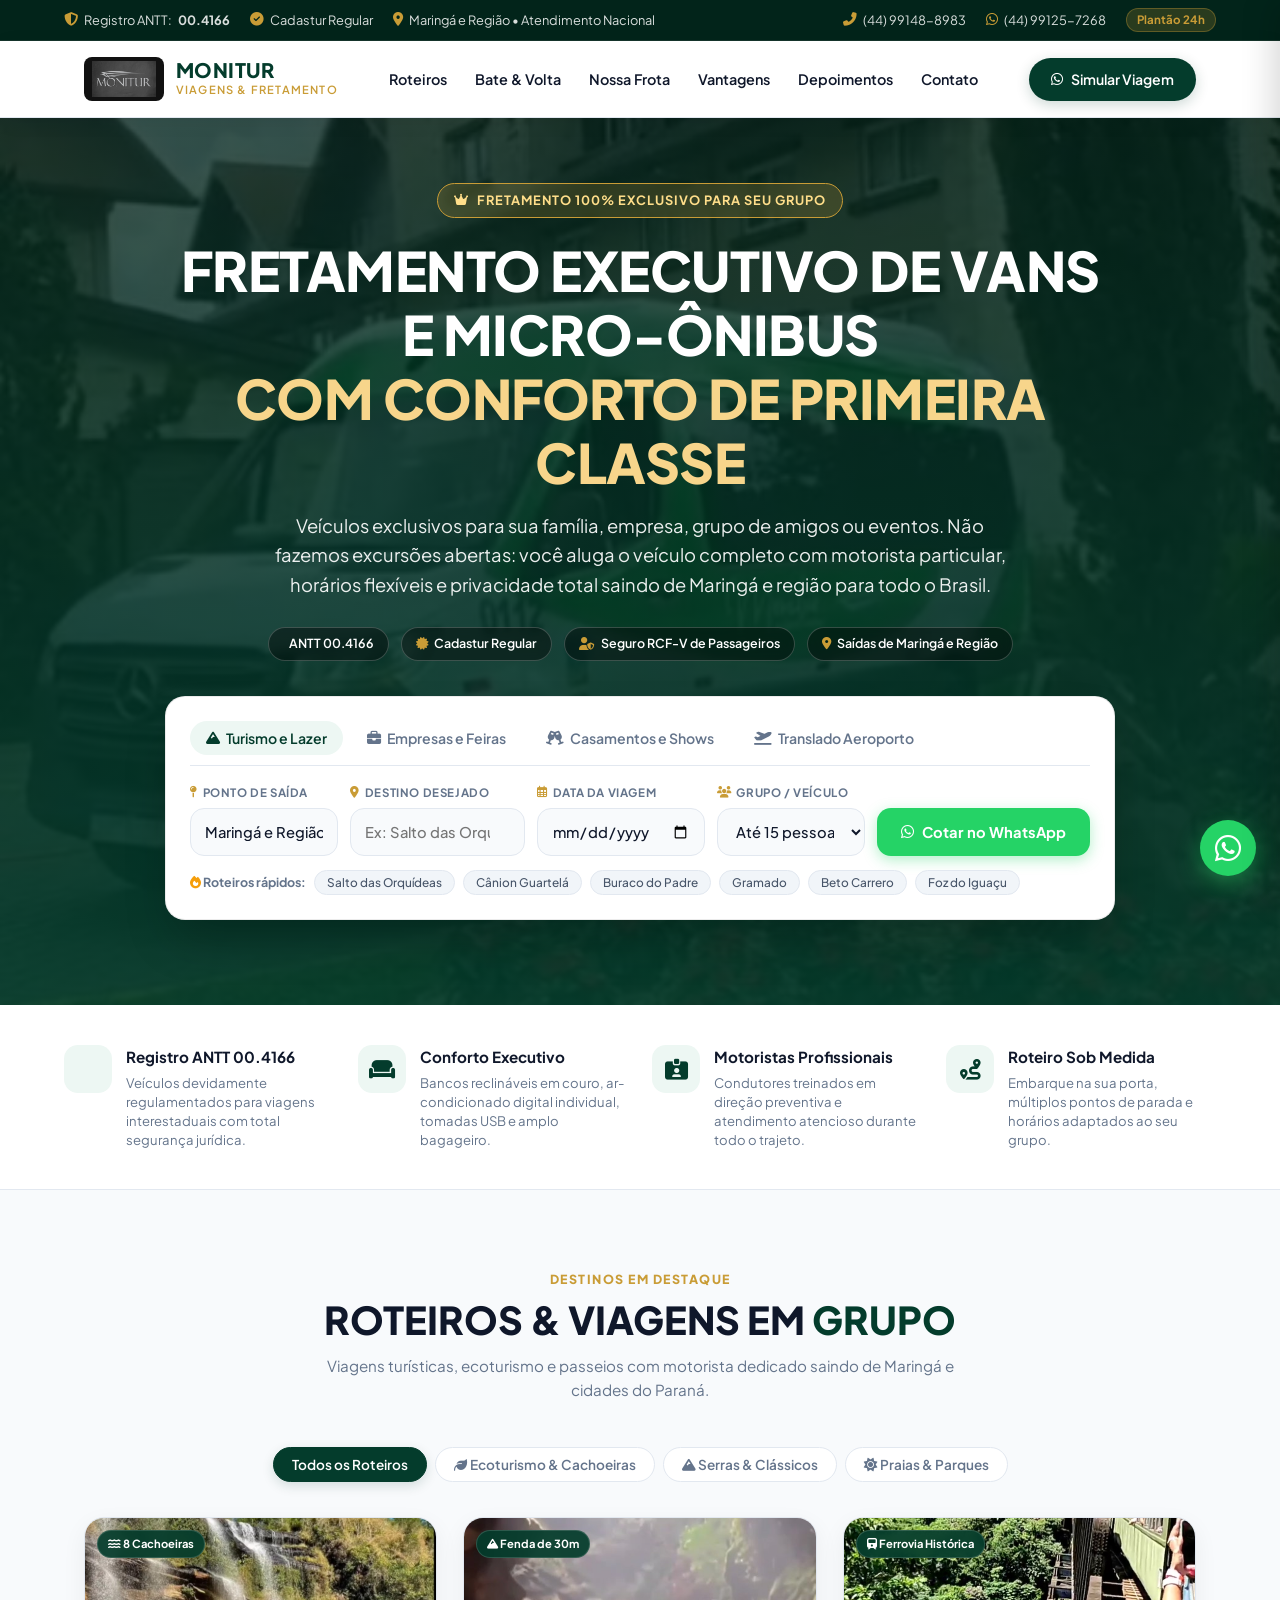
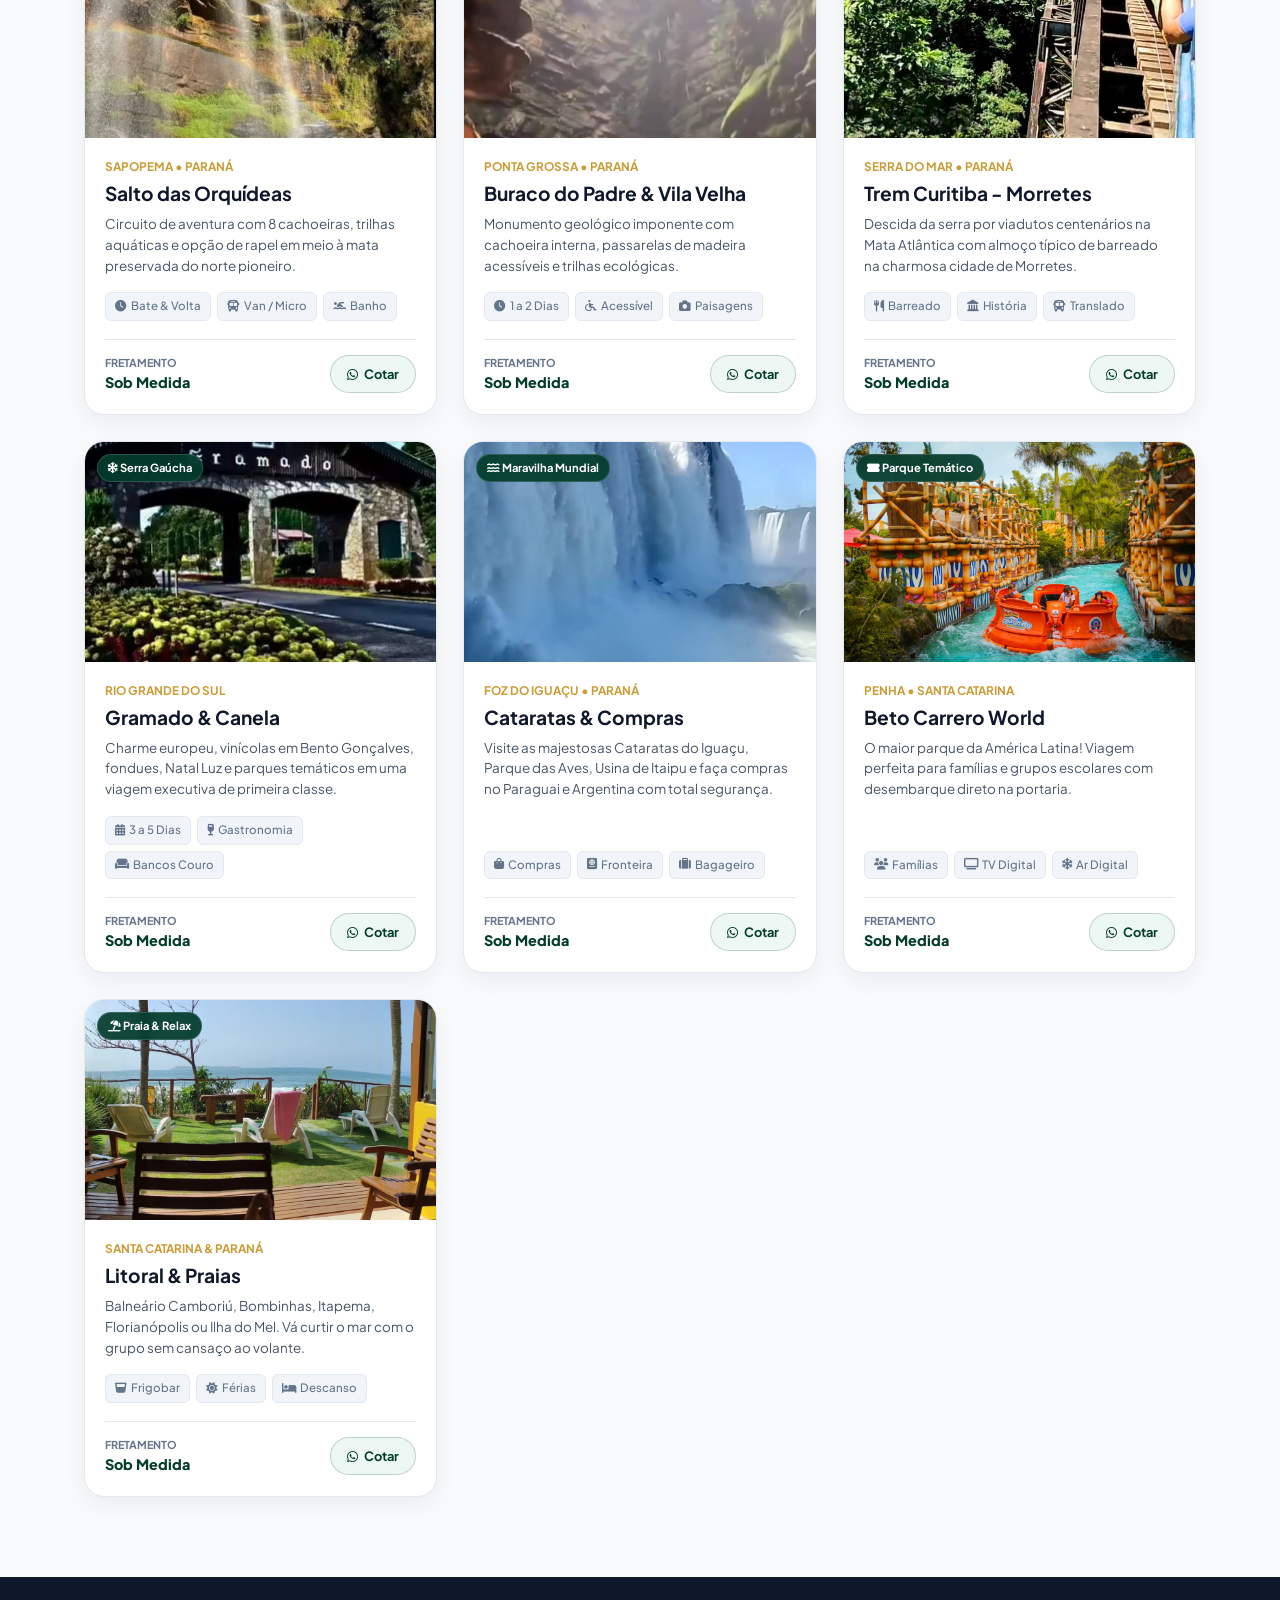
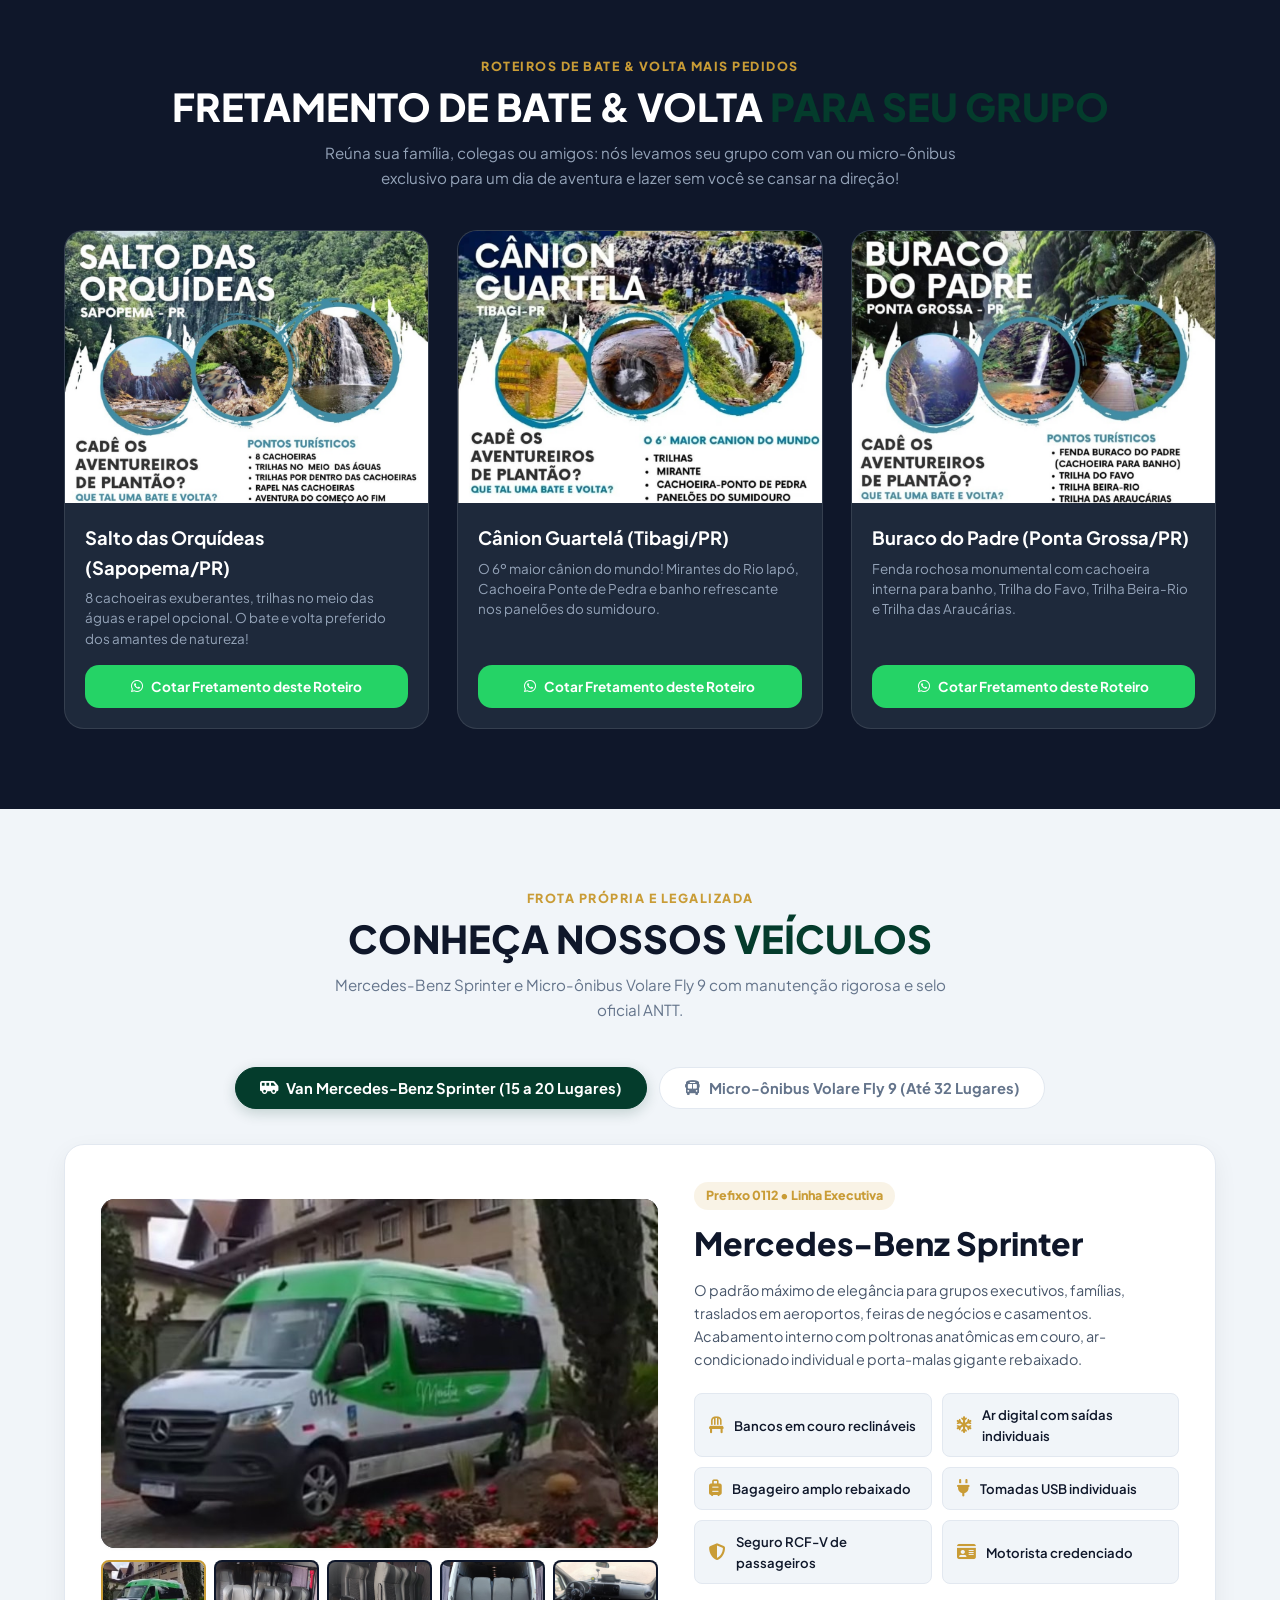
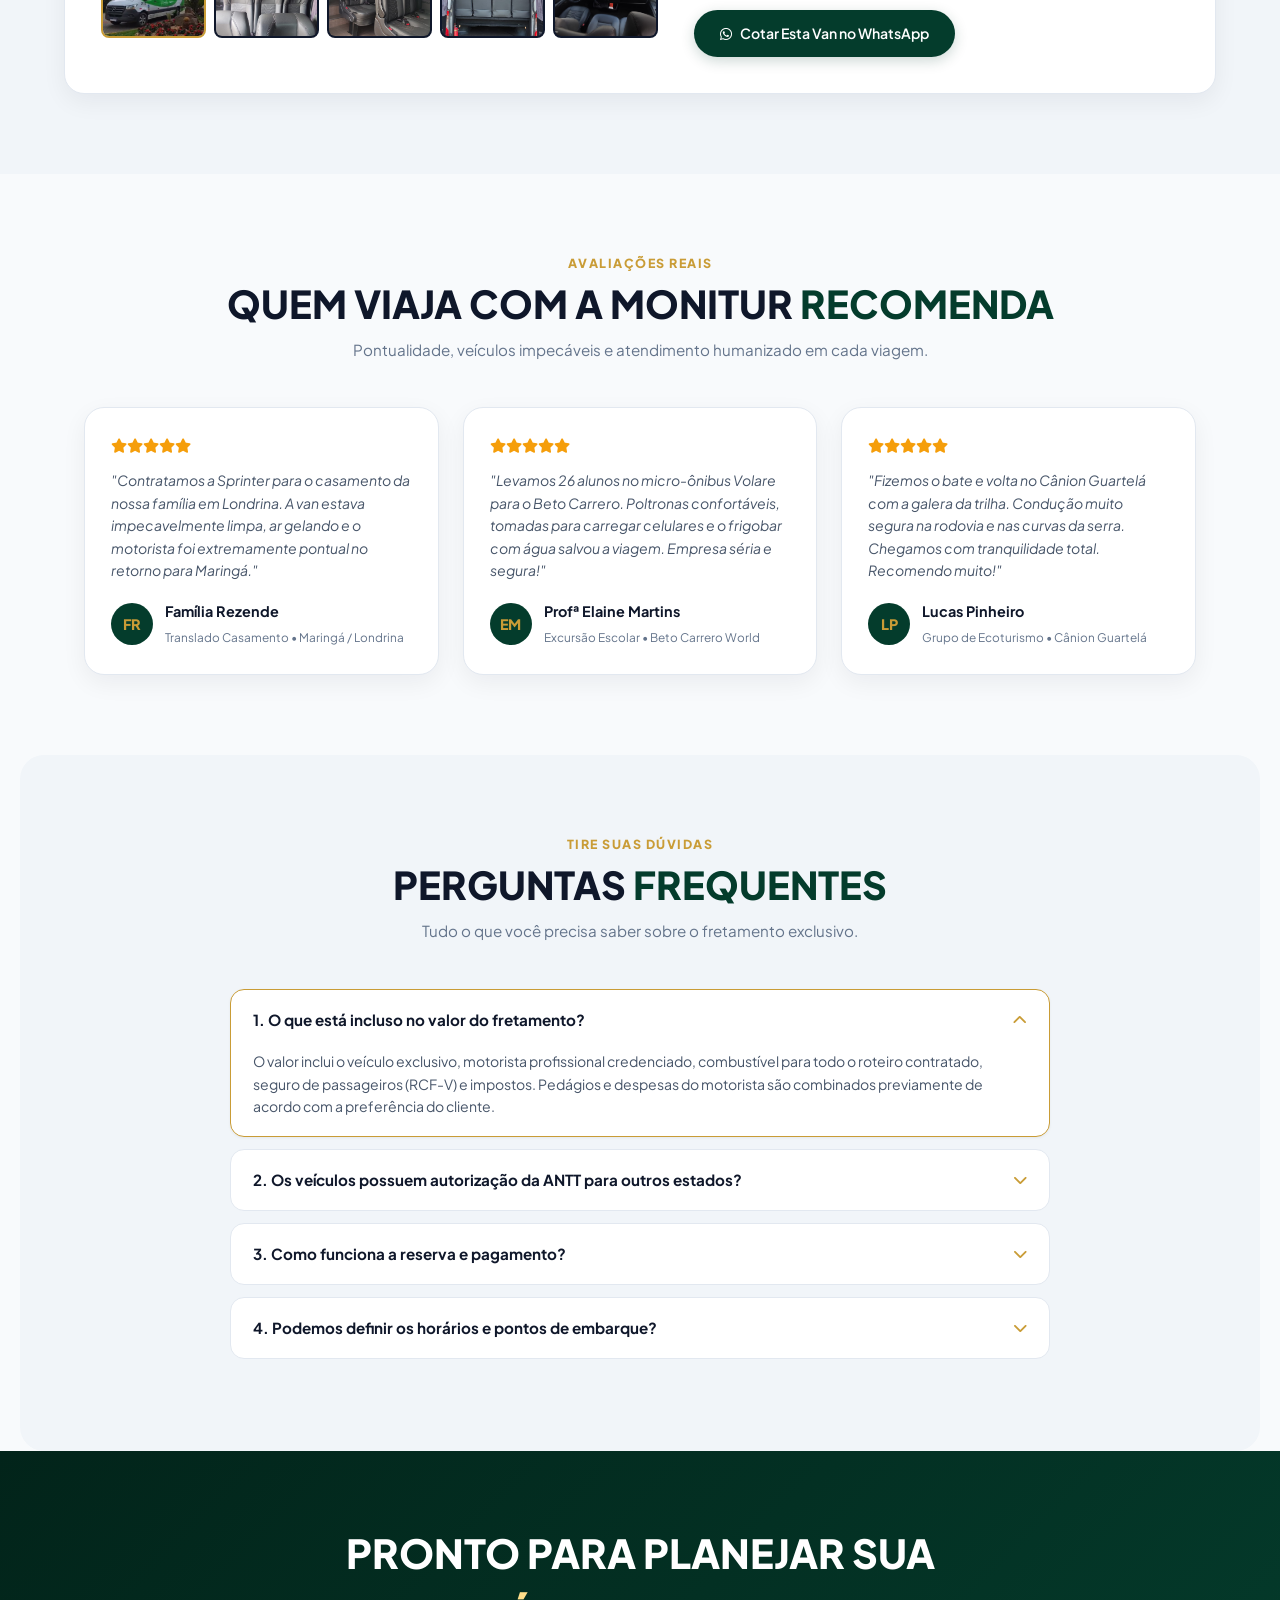
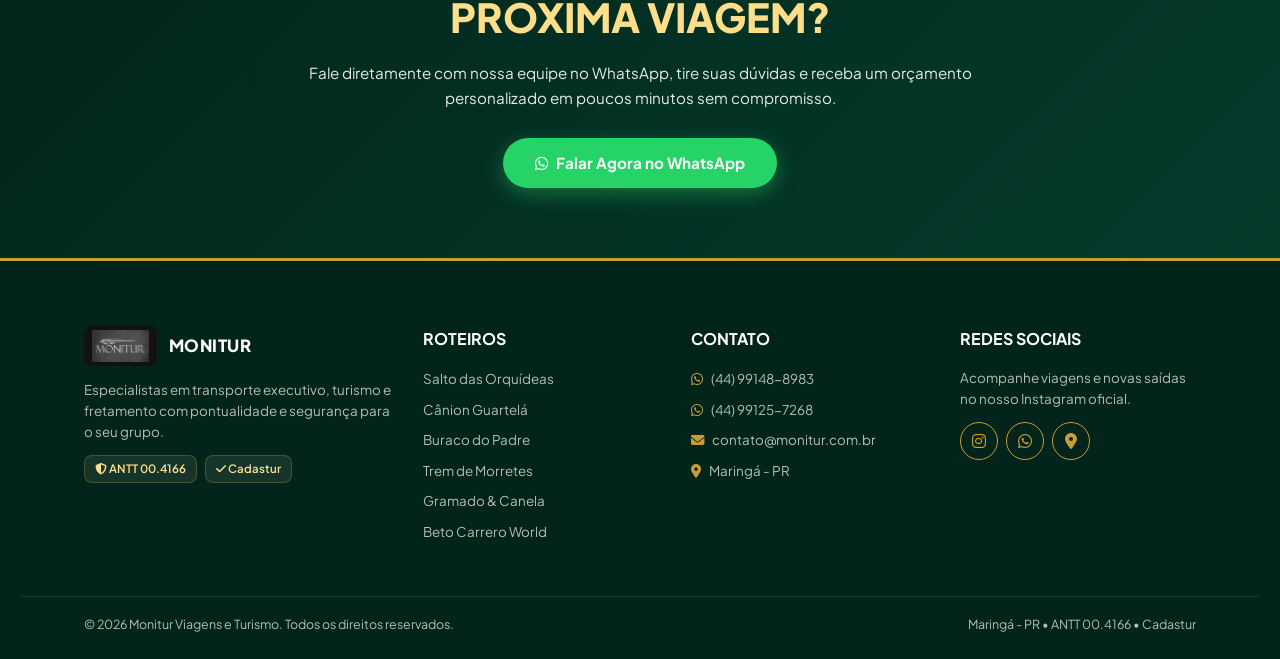
==== index.html @ 538495d2 "Fix: WhatsApp URL encoding issue, replace corrupt emojis, and align 100% with exclusive charter busi" ====
<!DOCTYPE html>
<html lang="pt-br">

<head>
    <meta charset="UTF-8">
    <meta name="viewport" content="width=device-width, initial-scale=1.0">
    <title>Monitur Turismo | Fretamento Executivo de Vans e Micro-ônibus em Maringá</title>
    <meta name="description" content="Fretamento executivo de vans Mercedes-Benz Sprinter e micro-ônibus Volare Fly 9 em Maringá e região. Roteiros turísticos, bate e volta no Paraná e eventos com regulamentação ANTT.">
    
    <!-- Open Graph -->
    <meta property="og:title" content="Monitur Turismo | Fretamento de Vans e Micro-ônibus">
    <meta property="og:description" content="Transporte executivo com conforto, pontualidade e segurança. Saídas de Maringá/PR com registro oficial ANTT 00.4166.">
    <meta property="og:image" content="img/van_monitur_gramado.jpg">
    <meta property="og:type" content="website">

    <!-- Favicon -->
    <link rel="icon" type="image/png" href="img/logo.png">

    <!-- Google Fonts: Plus Jakarta Sans (Tipografia Moderna 2026) -->
    <link rel="preconnect" href="https://fonts.googleapis.com">
    <link rel="preconnect" href="https://fonts.gstatic.com" crossorigin>
    <link href="https://fonts.googleapis.com/css2?family=Plus+Jakarta+Sans:wght@400;500;600;700;800&display=swap" rel="stylesheet">

    <!-- Font Awesome 6 Icons -->
    <link rel="stylesheet" href="https://cdnjs.cloudflare.com/ajax/libs/font-awesome/6.4.0/css/all.min.css">
    
    <!-- Folha de Estilos Refatorada -->
    <link rel="stylesheet" href="estilo.css">
</head>

<body>

    <!-- BARRA SUPERIOR (TOPBAR) -->
    <div class="topbar">
        <div class="topbar-content">
            <div class="topbar-left">
                <span class="topbar-badge">
                    <i class="fas fa-shield-alt"></i> Registro ANTT: <strong>00.4166</strong>
                </span>
                <span class="topbar-badge">
                    <i class="fas fa-check-circle"></i> Cadastur Regular
                </span>
                <span class="topbar-badge">
                    <i class="fas fa-map-marker-alt"></i> Maringá e Região • Atendimento Nacional
                </span>
            </div>
            <div class="topbar-right">
                <a href="tel:44991488983" class="topbar-badge">
                    <i class="fas fa-phone-alt"></i> (44) 99148-8983
                </a>
                <a href="https://wa.me/5544991257268" target="_blank" class="topbar-badge">
                    <i class="fab fa-whatsapp"></i> (44) 99125-7268
                </a>
                <span class="topbar-pill">Plantão 24h</span>
            </div>
        </div>
    </div>

    <!-- HEADER PRINCIPAL -->
    <header>
        <div class="header-container">
            <a href="#" class="brand-link">
                <img src="img/logo.png" alt="Monitur Turismo" class="brand-logo-img">
                <div class="brand-names">
                    <span class="brand-name-main">MONITUR</span>
                    <span class="brand-name-sub">Viagens & Fretamento</span>
                </div>
            </a>

            <!-- Menu Desktop -->
            <nav class="nav-links">
                <a href="#destinos" class="nav-link-item">Roteiros</a>
                <a href="#bate-volta" class="nav-link-item">Bate & Volta</a>
                <a href="#frota" class="nav-link-item">Nossa Frota</a>
                <a href="#diferenciais" class="nav-link-item">Vantagens</a>
                <a href="#depoimentos" class="nav-link-item">Depoimentos</a>
                <a href="#contato" class="nav-link-item">Contato</a>
            </nav>

            <div class="header-actions">
                <a href="#cotacao" class="btn-cta-nav">
                    <i class="fab fa-whatsapp"></i> Simular Viagem
                </a>
                <button class="btn-toggle-menu" id="btnOpenDrawer" aria-label="Abrir Menu">
                    <i class="fas fa-bars"></i>
                </button>
            </div>
        </div>
    </header>

    <!-- DRAWER MOBILE -->
    <div class="drawer-backdrop" id="drawerBackdrop"></div>
    <aside class="drawer-aside" id="drawerAside">
        <div>
            <div class="drawer-head">
                <div class="brand-link">
                    <img src="img/logo.png" alt="Monitur Turismo" class="brand-logo-img" style="height:36px;">
                    <span class="brand-name-main" style="font-size:1.1rem;">MONITUR</span>
                </div>
                <button class="drawer-btn-close" id="btnCloseDrawer" aria-label="Fechar Menu">
                    <i class="fas fa-times"></i>
                </button>
            </div>

            <nav class="drawer-menu">
                <a href="#cotacao" class="drawer-menu-link"><i class="fas fa-calculator"></i> Simular Cotação</a>
                <a href="#destinos" class="drawer-menu-link"><i class="fas fa-map-marked-alt"></i> Roteiros e Viagens</a>
                <a href="#bate-volta" class="drawer-menu-link"><i class="fas fa-compass"></i> Bate & Volta Aventura</a>
                <a href="#frota" class="drawer-menu-link"><i class="fas fa-bus"></i> Vans e Micro-ônibus</a>
                <a href="#diferenciais" class="drawer-menu-link"><i class="fas fa-shield-alt"></i> Vantagens</a>
                <a href="#depoimentos" class="drawer-menu-link"><i class="fas fa-star"></i> Depoimentos</a>
                <a href="#faq" class="drawer-menu-link"><i class="fas fa-question-circle"></i> Dúvidas Frequentes</a>
                <a href="#contato" class="drawer-menu-link"><i class="fas fa-envelope"></i> Contato</a>
            </nav>
        </div>

        <div class="drawer-bottom-box">
            <a href="https://wa.me/5544991488983" target="_blank" class="btn-cta-nav" style="width:100%; justify-content:center;">
                <i class="fab fa-whatsapp"></i> Atendimento no WhatsApp
            </a>
            <p style="text-align:center; font-size:0.75rem; color:#64748b; margin-top:10px;">
                ANTT 00.4166 • Maringá - PR
            </p>
        </div>
    </aside>

    <!-- HERO SECTION (COM VISUAL REAL DA VAN MONITUR) -->
    <section class="hero-section">
        <div class="hero-wrap">
            <div class="hero-tagline">
                <i class="fas fa-crown"></i> Fretamento 100% Exclusivo para seu Grupo
            </div>
            <h1 class="hero-title">
                FRETAMENTO EXECUTIVO DE VANS E MICRO-ÔNIBUS<br>
                <span>COM CONFORTO DE PRIMEIRA CLASSE</span>
            </h1>
            <p class="hero-subtitle">
                Veículos exclusivos para sua família, empresa, grupo de amigos ou eventos. Não fazemos excursões abertas: você aluga o veículo completo com motorista particular, horários flexíveis e privacidade total saindo de Maringá e região para todo o Brasil.
            </p>

            <div class="hero-trust-bar">
                <span class="hero-trust-pill"><i class="fas fa-shield-check"></i> ANTT 00.4166</span>
                <span class="hero-trust-pill"><i class="fas fa-certificate"></i> Cadastur Regular</span>
                <span class="hero-trust-pill"><i class="fas fa-user-shield"></i> Seguro RCF-V de Passageiros</span>
                <span class="hero-trust-pill"><i class="fas fa-map-marker-alt"></i> Saídas de Maringá e Região</span>
            </div>

            <!-- SIMULADOR DE COTAÇÃO RÁPIDA (ESTILO BOOKING/TRIP) -->
            <div class="search-widget-card" id="cotacao">
                <div class="widget-tabs-row">
                    <div class="widget-tabs-flex">
                        <button class="tab-pill-btn active" onclick="selectServiceTab(this, 'Turismo e Lazer com Família/Amigos')">
                            <i class="fas fa-mountain"></i> Turismo e Lazer
                        </button>
                        <button class="tab-pill-btn" onclick="selectServiceTab(this, 'Fretamento Corporativo e Feiras')">
                            <i class="fas fa-briefcase"></i> Empresas e Feiras
                        </button>
                        <button class="tab-pill-btn" onclick="selectServiceTab(this, 'Casamentos e Eventos')">
                            <i class="fas fa-glass-cheers"></i> Casamentos e Shows
                        </button>
                        <button class="tab-pill-btn" onclick="selectServiceTab(this, 'Translado de Aeroporto')">
                            <i class="fas fa-plane-departure"></i> Translado Aeroporto
                        </button>
                    </div>
                </div>

                <form onsubmit="event.preventDefault(); submitQuote();">
                    <div class="widget-form-grid">
                        <div class="form-group-item">
                            <label><i class="fas fa-map-pin"></i> Ponto de Saída</label>
                            <input type="text" id="inputOrigin" class="form-field-input" value="Maringá e Região" placeholder="Cidade de saída" required>
                        </div>

                        <div class="form-group-item">
                            <label><i class="fas fa-map-marker-alt"></i> Destino Desejado</label>
                            <input type="text" id="inputDestination" class="form-field-input" list="tourOptions" placeholder="Ex: Salto das Orquídeas, Beto Carrero..." required>
                            <datalist id="tourOptions">
                                <option value="Salto das Orquídeas / Sapopema-PR">
                                <option value="Cânion Guartelá / Tibagi-PR">
                                <option value="Buraco do Padre & Vila Velha / Ponta Grossa">
                                <option value="Foz do Iguaçu / Cataratas & Compras">
                                <option value="Gramado & Canela / Serra Gaúcha">
                                <option value="Beto Carrero World / Penha-SC">
                                <option value="Trem Curitiba - Morretes / Serra do Mar">
                                <option value="Balneário Camboriú / Litoral SC">
                                <option value="Londrina / Aeroporto & Eventos">
                            </datalist>
                        </div>

                        <div class="form-group-item">
                            <label><i class="far fa-calendar-alt"></i> Data da Viagem</label>
                            <input type="date" id="inputDate" class="form-field-input">
                        </div>

                        <div class="form-group-item">
                            <label><i class="fas fa-users"></i> Grupo / Veículo</label>
                            <select id="inputGroupSize" class="form-field-input">
                                <option value="Até 15 pessoas (Van Sprinter)">Até 15 pessoas (Van)</option>
                                <option value="Até 20 pessoas (Van Sprinter)">Até 20 pessoas (Van Sprinter)</option>
                                <option value="Até 32 pessoas (Micro Volare Fly 9)">Até 32 pessoas (Micro-ônibus)</option>
                                <option value="Mais de 32 pessoas">Mais de 32 pessoas</option>
                            </select>
                        </div>

                        <button type="submit" class="btn-send-quote">
                            <i class="fab fa-whatsapp"></i> Cotar no WhatsApp
                        </button>
                    </div>

                    <div class="quick-suggestions">
                        <span class="quick-suggestions-label"><i class="fas fa-fire" style="color:#f59e0b;"></i> Roteiros rápidos:</span>
                        <button type="button" class="suggestion-pill" onclick="pickDestination('Salto das Orquídeas - Sapopema')">Salto das Orquídeas</button>
                        <button type="button" class="suggestion-pill" onclick="pickDestination('Cânion Guartelá')">Cânion Guartelá</button>
                        <button type="button" class="suggestion-pill" onclick="pickDestination('Buraco do Padre - PR')">Buraco do Padre</button>
                        <button type="button" class="suggestion-pill" onclick="pickDestination('Gramado / Serra Gaúcha')">Gramado</button>
                        <button type="button" class="suggestion-pill" onclick="pickDestination('Beto Carrero World')">Beto Carrero</button>
                        <button type="button" class="suggestion-pill" onclick="pickDestination('Foz do Iguaçu')">Foz do Iguaçu</button>
                    </div>
                </form>
            </div>
        </div>
    </section>

    <!-- PILARES DE VANTAGENS -->
    <section class="section-features" id="diferenciais">
        <div class="features-container">
            <div class="feature-box">
                <div class="feature-icon-wrapper">
                    <i class="fas fa-shield-check"></i>
                </div>
                <div class="feature-content">
                    <h4>Registro ANTT 00.4166</h4>
                    <p>Veículos devidamente regulamentados para viagens interestaduais com total segurança jurídica.</p>
                </div>
            </div>

            <div class="feature-box">
                <div class="feature-icon-wrapper">
                    <i class="fas fa-couch"></i>
                </div>
                <div class="feature-content">
                    <h4>Conforto Executivo</h4>
                    <p>Bancos reclináveis em couro, ar-condicionado digital individual, tomadas USB e amplo bagageiro.</p>
                </div>
            </div>

            <div class="feature-box">
                <div class="feature-icon-wrapper">
                    <i class="fas fa-id-card-alt"></i>
                </div>
                <div class="feature-content">
                    <h4>Motoristas Profissionais</h4>
                    <p>Condutores treinados em direção preventiva e atendimento atencioso durante todo o trajeto.</p>
                </div>
            </div>

            <div class="feature-box">
                <div class="feature-icon-wrapper">
                    <i class="fas fa-route"></i>
                </div>
                <div class="feature-content">
                    <h4>Roteiro Sob Medida</h4>
                    <p>Embarque na sua porta, múltiplos pontos de parada e horários adaptados ao seu grupo.</p>
                </div>
            </div>
        </div>
    </section>

    <!-- SEÇÃO DE ROTEIROS COM FOTOS REAIS (DESIGN LIMPO ESTILO TRIP.COM) -->
    <section class="section-block" id="destinos">
        <div class="section-header-center">
            <span class="badge-section-tag">Destinos em Destaque</span>
            <h2 class="section-title-large">ROTEIROS & VIAGENS EM <span>GRUPO</span></h2>
            <p class="section-description-text">
                Viagens turísticas, ecoturismo e passeios com motorista dedicado saindo de Maringá e cidades do Paraná.
            </p>
        </div>

        <div class="filter-tabs-row">
            <button class="btn-filter-pill active" onclick="applyTourFilter('todos', this)">Todos os Roteiros</button>
            <button class="btn-filter-pill" onclick="applyTourFilter('ecoturismo', this)"><i class="fas fa-leaf"></i> Ecoturismo & Cachoeiras</button>
            <button class="btn-filter-pill" onclick="applyTourFilter('serras', this)"><i class="fas fa-mountain"></i> Serras & Clássicos</button>
            <button class="btn-filter-pill" onclick="applyTourFilter('praia', this)"><i class="fas fa-sun"></i> Praias & Parques</button>
        </div>

        <div class="tours-card-grid">
            <!-- 1. Salto das Orquídeas -->
            <div class="card-tour-item" data-category="ecoturismo">
                <div class="card-tour-media">
                    <img src="img/cachoeira_arcoiris.jpg" alt="Salto das Orquídeas Sapopema Cachoeiras">
                    <span class="badge-tour-tag"><i class="fas fa-water"></i> 8 Cachoeiras</span>
                </div>
                <div class="card-tour-body">
                    <span class="card-tour-location">Sapopema • Paraná</span>
                    <h3 class="card-tour-title">Salto das Orquídeas</h3>
                    <p class="card-tour-desc">Circuito de aventura com 8 cachoeiras, trilhas aquáticas e opção de rapel em meio à mata preservada do norte pioneiro.</p>
                    <div class="card-tour-tags">
                        <span class="tag-pill-spec"><i class="fas fa-clock"></i> Bate & Volta</span>
                        <span class="tag-pill-spec"><i class="fas fa-bus"></i> Van / Micro</span>
                        <span class="tag-pill-spec"><i class="fas fa-swimmer"></i> Banho</span>
                    </div>
                    <div class="card-tour-footer">
                        <div class="price-box-info">
                            <span class="price-sub-label">Fretamento</span>
                            <span class="price-main-val">Sob Medida</span>
                        </div>
                        <a href="javascript:void(0)" onclick="quickTourQuote('Salto das Orquídeas')" class="btn-card-quote-action">
                            <i class="fab fa-whatsapp"></i> Cotar
                        </a>
                    </div>
                </div>
            </div>

            <!-- 2. Buraco do Padre -->
            <div class="card-tour-item" data-category="ecoturismo">
                <div class="card-tour-media">
                    <img src="img/buraco_do_padre.jpg" alt="Buraco do Padre Ponta Grossa PR">
                    <span class="badge-tour-tag"><i class="fas fa-mountain"></i> Fenda de 30m</span>
                </div>
                <div class="card-tour-body">
                    <span class="card-tour-location">Ponta Grossa • Paraná</span>
                    <h3 class="card-tour-title">Buraco do Padre & Vila Velha</h3>
                    <p class="card-tour-desc">Monumento geológico imponente com cachoeira interna, passarelas de madeira acessíveis e trilhas ecológicas.</p>
                    <div class="card-tour-tags">
                        <span class="tag-pill-spec"><i class="fas fa-clock"></i> 1 a 2 Dias</span>
                        <span class="tag-pill-spec"><i class="fas fa-wheelchair"></i> Acessível</span>
                        <span class="tag-pill-spec"><i class="fas fa-camera"></i> Paisagens</span>
                    </div>
                    <div class="card-tour-footer">
                        <div class="price-box-info">
                            <span class="price-sub-label">Fretamento</span>
                            <span class="price-main-val">Sob Medida</span>
                        </div>
                        <a href="javascript:void(0)" onclick="quickTourQuote('Buraco do Padre e Ponta Grossa')" class="btn-card-quote-action">
                            <i class="fab fa-whatsapp"></i> Cotar
                        </a>
                    </div>
                </div>
            </div>

            <!-- 3. Trem de Morretes -->
            <div class="card-tour-item" data-category="serras">
                <div class="card-tour-media">
                    <img src="img/trem_morretes.jpg" alt="Passeio de Trem Curitiba a Morretes Serra do Mar">
                    <span class="badge-tour-tag"><i class="fas fa-train"></i> Ferrovia Histórica</span>
                </div>
                <div class="card-tour-body">
                    <span class="card-tour-location">Serra do Mar • Paraná</span>
                    <h3 class="card-tour-title">Trem Curitiba - Morretes</h3>
                    <p class="card-tour-desc">Descida da serra por viadutos centenários na Mata Atlântica com almoço típico de barreado na charmosa cidade de Morretes.</p>
                    <div class="card-tour-tags">
                        <span class="tag-pill-spec"><i class="fas fa-utensils"></i> Barreado</span>
                        <span class="tag-pill-spec"><i class="fas fa-landmark"></i> História</span>
                        <span class="tag-pill-spec"><i class="fas fa-bus"></i> Translado</span>
                    </div>
                    <div class="card-tour-footer">
                        <div class="price-box-info">
                            <span class="price-sub-label">Fretamento</span>
                            <span class="price-main-val">Sob Medida</span>
                        </div>
                        <a href="javascript:void(0)" onclick="quickTourQuote('Trem Curitiba para Morretes')" class="btn-card-quote-action">
                            <i class="fab fa-whatsapp"></i> Cotar
                        </a>
                    </div>
                </div>
            </div>

            <!-- 4. Gramado e Canela -->
            <div class="card-tour-item" data-category="serras">
                <div class="card-tour-media">
                    <img src="img/portal_gramado.jpg" alt="Gramado e Canela Serra Gaucha">
                    <span class="badge-tour-tag"><i class="fas fa-snowflake"></i> Serra Gaúcha</span>
                </div>
                <div class="card-tour-body">
                    <span class="card-tour-location">Rio Grande do Sul</span>
                    <h3 class="card-tour-title">Gramado & Canela</h3>
                    <p class="card-tour-desc">Charme europeu, vinícolas em Bento Gonçalves, fondues, Natal Luz e parques temáticos em uma viagem executiva de primeira classe.</p>
                    <div class="card-tour-tags">
                        <span class="tag-pill-spec"><i class="fas fa-calendar-alt"></i> 3 a 5 Dias</span>
                        <span class="tag-pill-spec"><i class="fas fa-wine-glass"></i> Gastronomia</span>
                        <span class="tag-pill-spec"><i class="fas fa-couch"></i> Bancos Couro</span>
                    </div>
                    <div class="card-tour-footer">
                        <div class="price-box-info">
                            <span class="price-sub-label">Fretamento</span>
                            <span class="price-main-val">Sob Medida</span>
                        </div>
                        <a href="javascript:void(0)" onclick="quickTourQuote('Gramado e Canela')" class="btn-card-quote-action">
                            <i class="fab fa-whatsapp"></i> Cotar
                        </a>
                    </div>
                </div>
            </div>

            <!-- 5. Foz do Iguaçu -->
            <div class="card-tour-item" data-category="ecoturismo">
                <div class="card-tour-media">
                    <img src="img/cataratas_garganta.jpg" alt="Foz do Iguacu Cataratas">
                    <span class="badge-tour-tag"><i class="fas fa-water"></i> Maravilha Mundial</span>
                </div>
                <div class="card-tour-body">
                    <span class="card-tour-location">Foz do Iguaçu • Paraná</span>
                    <h3 class="card-tour-title">Cataratas & Compras</h3>
                    <p class="card-tour-desc">Visite as majestosas Cataratas do Iguaçu, Parque das Aves, Usina de Itaipu e faça compras no Paraguai e Argentina com total segurança.</p>
                    <div class="card-tour-tags">
                        <span class="tag-pill-spec"><i class="fas fa-shopping-bag"></i> Compras</span>
                        <span class="tag-pill-spec"><i class="fas fa-passport"></i> Fronteira</span>
                        <span class="tag-pill-spec"><i class="fas fa-suitcase"></i> Bagageiro</span>
                    </div>
                    <div class="card-tour-footer">
                        <div class="price-box-info">
                            <span class="price-sub-label">Fretamento</span>
                            <span class="price-main-val">Sob Medida</span>
                        </div>
                        <a href="javascript:void(0)" onclick="quickTourQuote('Foz do Iguaçu')" class="btn-card-quote-action">
                            <i class="fab fa-whatsapp"></i> Cotar
                        </a>
                    </div>
                </div>
            </div>

            <!-- 6. Beto Carrero World -->
            <div class="card-tour-item" data-category="praia">
                <div class="card-tour-media">
                    <img src="img/betocarrero.jpg" alt="Beto Carrero World Penha Santa Catarina">
                    <span class="badge-tour-tag"><i class="fas fa-ticket-alt"></i> Parque Temático</span>
                </div>
                <div class="card-tour-body">
                    <span class="card-tour-location">Penha • Santa Catarina</span>
                    <h3 class="card-tour-title">Beto Carrero World</h3>
                    <p class="card-tour-desc">O maior parque da América Latina! Viagem perfeita para famílias e grupos escolares com desembarque direto na portaria.</p>
                    <div class="card-tour-tags">
                        <span class="tag-pill-spec"><i class="fas fa-users"></i> Famílias</span>
                        <span class="tag-pill-spec"><i class="fas fa-tv"></i> TV Digital</span>
                        <span class="tag-pill-spec"><i class="fas fa-snowflake"></i> Ar Digital</span>
                    </div>
                    <div class="card-tour-footer">
                        <div class="price-box-info">
                            <span class="price-sub-label">Fretamento</span>
                            <span class="price-main-val">Sob Medida</span>
                        </div>
                        <a href="javascript:void(0)" onclick="quickTourQuote('Beto Carrero World')" class="btn-card-quote-action">
                            <i class="fab fa-whatsapp"></i> Cotar
                        </a>
                    </div>
                </div>
            </div>

            <!-- 7. Litoral Catarinense e PR -->
            <div class="card-tour-item" data-category="praia">
                <div class="card-tour-media">
                    <img src="img/praia_relax.jpg" alt="Litoral Catarinense e Praias">
                    <span class="badge-tour-tag"><i class="fas fa-umbrella-beach"></i> Praia & Relax</span>
                </div>
                <div class="card-tour-body">
                    <span class="card-tour-location">Santa Catarina & Paraná</span>
                    <h3 class="card-tour-title">Litoral & Praias</h3>
                    <p class="card-tour-desc">Balneário Camboriú, Bombinhas, Itapema, Florianópolis ou Ilha do Mel. Vá curtir o mar com o grupo sem cansaço ao volante.</p>
                    <div class="card-tour-tags">
                        <span class="tag-pill-spec"><i class="fas fa-glass-whiskey"></i> Frigobar</span>
                        <span class="tag-pill-spec"><i class="fas fa-sun"></i> Férias</span>
                        <span class="tag-pill-spec"><i class="fas fa-bed"></i> Descanso</span>
                    </div>
                    <div class="card-tour-footer">
                        <div class="price-box-info">
                            <span class="price-sub-label">Fretamento</span>
                            <span class="price-main-val">Sob Medida</span>
                        </div>
                        <a href="javascript:void(0)" onclick="quickTourQuote('Litoral de Santa Catarina')" class="btn-card-quote-action">
                            <i class="fab fa-whatsapp"></i> Cotar
                        </a>
                    </div>
                </div>
            </div>
        </div>
    </section>

    <!-- SEÇÃO ESPECIAL: CARTAZES OFICIAIS DE BATE E VOLTA DA MONITUR -->
    <section class="section-flyers-showcase" id="bate-volta">
        <div class="section-header-center" style="margin-bottom:40px;">
            <span class="badge-section-tag" style="color:var(--accent);">Roteiros de Bate & Volta Mais Pedidos</span>
            <h2 class="section-title-large" style="color:#ffffff;">FRETAMENTO DE BATE & VOLTA <span>PARA SEU GRUPO</span></h2>
            <p class="section-description-text" style="color:#94a3b8;">
                Reúna sua família, colegas ou amigos: nós levamos seu grupo com van ou micro-ônibus exclusivo para um dia de aventura e lazer sem você se cansar na direção!
            </p>
        </div>

        <div class="flyers-grid-container">
            <!-- Flyer 1: Salto das Orquídeas -->
            <div class="flyer-poster-card">
                <div class="flyer-image-frame">
                    <img src="img/flyer_salto_das_orquideas.jpg" alt="Cartaz Salto das Orquídeas Sapopema Monitur">
                </div>
                <div class="flyer-content-info">
                    <h3>Salto das Orquídeas (Sapopema/PR)</h3>
                    <p>8 cachoeiras exuberantes, trilhas no meio das águas e rapel opcional. O bate e volta preferido dos amantes de natureza!</p>
                    <a href="javascript:void(0)" onclick="quickTourQuote('Bate e Volta Salto das Orquídeas')" class="btn-book-flyer">
                        <i class="fab fa-whatsapp"></i> Cotar Fretamento deste Roteiro
                    </a>
                </div>
            </div>

            <!-- Flyer 2: Cânion Guartelá -->
            <div class="flyer-poster-card">
                <div class="flyer-image-frame">
                    <img src="img/flyer_canion_guartela.jpg" alt="Cartaz Cânion Guartelá Tibagi Monitur">
                </div>
                <div class="flyer-content-info">
                    <h3>Cânion Guartelá (Tibagi/PR)</h3>
                    <p>O 6º maior cânion do mundo! Mirantes do Rio Iapó, Cachoeira Ponte de Pedra e banho refrescante nos panelões do sumidouro.</p>
                    <a href="javascript:void(0)" onclick="quickTourQuote('Bate e Volta Cânion Guartelá')" class="btn-book-flyer">
                        <i class="fab fa-whatsapp"></i> Cotar Fretamento deste Roteiro
                    </a>
                </div>
            </div>

            <!-- Flyer 3: Buraco do Padre -->
            <div class="flyer-poster-card">
                <div class="flyer-image-frame">
                    <img src="img/flyer_buraco_do_padre.jpg" alt="Cartaz Buraco do Padre Ponta Grossa Monitur">
                </div>
                <div class="flyer-content-info">
                    <h3>Buraco do Padre (Ponta Grossa/PR)</h3>
                    <p>Fenda rochosa monumental com cachoeira interna para banho, Trilha do Favo, Trilha Beira-Rio e Trilha das Araucárias.</p>
                    <a href="javascript:void(0)" onclick="quickTourQuote('Bate e Volta Buraco do Padre')" class="btn-book-flyer">
                        <i class="fab fa-whatsapp"></i> Cotar Fretamento deste Roteiro
                    </a>
                </div>
            </div>
        </div>
    </section>

    <!-- SEÇÃO DA FROTA EXECUTIVA (SHOWCASE PROFISSIONAL) -->
    <section class="section-fleet-area" id="frota">
        <div class="section-header-center">
            <span class="badge-section-tag">Frota Própria e Legalizada</span>
            <h2 class="section-title-large">CONHEÇA NOSSOS <span>VEÍCULOS</span></h2>
            <p class="section-description-text">
                Mercedes-Benz Sprinter e Micro-ônibus Volare Fly 9 com manutenção rigorosa e selo oficial ANTT.
            </p>
        </div>

        <div class="fleet-tabs-row">
            <button class="btn-fleet-toggle active" onclick="activateFleetTab('van', this)">
                <i class="fas fa-shuttle-van"></i> Van Mercedes-Benz Sprinter (15 a 20 Lugares)
            </button>
            <button class="btn-fleet-toggle" onclick="activateFleetTab('micro', this)">
                <i class="fas fa-bus"></i> Micro-ônibus Volare Fly 9 (Até 32 Lugares)
            </button>
        </div>

        <!-- ABA 1: VAN SPRINTER -->
        <div class="fleet-display-card active" id="fleetTabVan">
            <div class="fleet-layout-grid">
                <div class="fleet-photos-column">
                    <div class="main-fleet-photo-box">
                        <img id="mainPhotoVan" src="img/van_monitur_gramado.jpg" alt="Van Mercedes-Benz Sprinter Monitur em Gramado">
                    </div>
                    <div class="fleet-thumbnails-grid">
                        <div class="thumb-fleet-item active" onclick="updateFleetPhoto('mainPhotoVan', 'img/van_monitur_gramado.jpg', this)">
                            <img src="img/van_monitur_gramado.jpg" alt="Van em Gramado">
                        </div>
                        <div class="thumb-fleet-item" onclick="updateFleetPhoto('mainPhotoVan', 'img/van5.jpeg', this)">
                            <img src="img/van5.jpeg" alt="Interior Couro">
                        </div>
                        <div class="thumb-fleet-item" onclick="updateFleetPhoto('mainPhotoVan', 'img/van6.jpeg', this)">
                            <img src="img/van6.jpeg" alt="Poltronas Reclináveis">
                        </div>
                        <div class="thumb-fleet-item" onclick="updateFleetPhoto('mainPhotoVan', 'img/van3.jpeg', this)">
                            <img src="img/van3.jpeg" alt="Bagageiro Rebaixado">
                        </div>
                        <div class="thumb-fleet-item" onclick="updateFleetPhoto('mainPhotoVan', 'img/van4.jpeg', this)">
                            <img src="img/van4.jpeg" alt="Cabine Mercedes">
                        </div>
                    </div>
                </div>

                <div class="fleet-info-side">
                    <span class="fleet-badge-id">Prefixo 0112 • Linha Executiva</span>
                    <h3 class="fleet-heading-name">Mercedes-Benz Sprinter</h3>
                    <p class="fleet-text-summary">
                        O padrão máximo de elegância para grupos executivos, famílias, traslados em aeroportos, feiras de negócios e casamentos. Acabamento interno com poltronas anatômicas em couro, ar-condicionado individual e porta-malas gigante rebaixado.
                    </p>

                    <div class="fleet-items-specs">
                        <div class="spec-cell"><i class="fas fa-chair"></i> Bancos em couro reclináveis</div>
                        <div class="spec-cell"><i class="fas fa-snowflake"></i> Ar digital com saídas individuais</div>
                        <div class="spec-cell"><i class="fas fa-suitcase-rolling"></i> Bagageiro amplo rebaixado</div>
                        <div class="spec-cell"><i class="fas fa-plug"></i> Tomadas USB individuais</div>
                        <div class="spec-cell"><i class="fas fa-shield-alt"></i> Seguro RCF-V de passageiros</div>
                        <div class="spec-cell"><i class="fas fa-id-card"></i> Motorista credenciado</div>
                    </div>

                    <a href="https://wa.me/5544991488983?text=Ol%C3%A1!%20Gostaria%20de%20um%20or%C3%A7amento%20para%20fretamento%20da%20Van%20Mercedes%20Sprinter." target="_blank" class="btn-cta-nav" style="padding:12px 26px;">
                        <i class="fab fa-whatsapp"></i> Cotar Esta Van no WhatsApp
                    </a>
                </div>
            </div>
        </div>

        <!-- ABA 2: MICRO-ÔNIBUS VOLARE -->
        <div class="fleet-display-card" id="fleetTabMicro">
            <div class="fleet-layout-grid">
                <div class="fleet-photos-column">
                    <div class="main-fleet-photo-box">
                        <img id="mainPhotoMicro" src="img/micro3.png" alt="Micro-ônibus Volare Fly 9 Monitur Turismo">
                    </div>
                    <div class="fleet-thumbnails-grid">
                        <div class="thumb-fleet-item active" onclick="updateFleetPhoto('mainPhotoMicro', 'img/micro3.png', this)">
                            <img src="img/micro3.png" alt="Lateral Volare">
                        </div>
                        <div class="thumb-fleet-item" onclick="updateFleetPhoto('mainPhotoMicro', 'img/micro2.png', this)">
                            <img src="img/micro2.png" alt="Traseira com ANTT">
                        </div>
                        <div class="thumb-fleet-item" onclick="updateFleetPhoto('mainPhotoMicro', 'img/interiormicro.png', this)">
                            <img src="img/interiormicro.png" alt="Poltronas Soft">
                        </div>
                        <div class="thumb-fleet-item" onclick="updateFleetPhoto('mainPhotoMicro', 'img/interiormicro2.png', this)">
                            <img src="img/interiormicro2.png" alt="Espaço Interno">
                        </div>
                        <div class="thumb-fleet-item" onclick="updateFleetPhoto('mainPhotoMicro', 'img/micro.png', this)">
                            <img src="img/micro.png" alt="Micro Ônibus">
                        </div>
                    </div>
                </div>

                <div class="fleet-info-side">
                    <span class="fleet-badge-id">Prefixo 1710 • Registro ANTT 00.4166</span>
                    <h3 class="fleet-heading-name">Volare Fly 9 Executivo</h3>
                    <p class="fleet-text-summary">
                        Excelente para excursões de médio porte, grupos religiosos, congressos e escolas. Amplo espaçamento entre poltronas, ar-condicionado dutado digital central, frigobar e elevador com acessibilidade para cadeirantes.
                    </p>

                    <div class="fleet-items-specs">
                        <div class="spec-cell"><i class="fas fa-users"></i> Capacidade até 32 lugares</div>
                        <div class="spec-cell"><i class="fas fa-wheelchair"></i> Acessibilidade total PCD</div>
                        <div class="spec-cell"><i class="fas fa-snowflake"></i> Ar-condicionado dutado digital</div>
                        <div class="spec-cell"><i class="fas fa-glass-whiskey"></i> Frigobar térmico a bordo</div>
                        <div class="spec-cell"><i class="fas fa-tv"></i> Telas digitais e som estéreo</div>
                        <div class="spec-cell"><i class="fas fa-certificate"></i> Homologado ANTT Interestadual</div>
                    </div>

                    <a href="https://wa.me/5544991488983?text=Ol%C3%A1!%20Gostaria%20de%20um%20or%C3%A7amento%20para%20fretamento%20do%20Micro-%C3%B4nibus%20Volare%20Fly%209." target="_blank" class="btn-cta-nav" style="padding:12px 26px;">
                        <i class="fab fa-whatsapp"></i> Cotar Este Micro-ônibus
                    </a>
                </div>
            </div>
        </div>
    </section>

    <!-- DEPOIMENTOS REAIS -->
    <section class="section-block" id="depoimentos">
        <div class="section-header-center">
            <span class="badge-section-tag">Avaliações Reais</span>
            <h2 class="section-title-large">QUEM VIAJA COM A MONITUR <span>RECOMENDA</span></h2>
            <p class="section-description-text">Pontualidade, veículos impecáveis e atendimento humanizado em cada viagem.</p>
        </div>

        <div class="testimonials-row-grid">
            <div class="testimonial-card-item">
                <div class="testimonial-stars-bar">
                    <i class="fas fa-star"></i><i class="fas fa-star"></i><i class="fas fa-star"></i><i class="fas fa-star"></i><i class="fas fa-star"></i>
                </div>
                <p class="testimonial-quote-text">
                    "Contratamos a Sprinter para o casamento da nossa família em Londrina. A van estava impecavelmente limpa, ar gelando e o motorista foi extremamente pontual no retorno para Maringá."
                </p>
                <div class="testimonial-author-flex">
                    <div class="author-circle-avatar">FR</div>
                    <div class="author-meta-name">
                        <h5>Família Rezende</h5>
                        <span>Translado Casamento • Maringá / Londrina</span>
                    </div>
                </div>
            </div>

            <div class="testimonial-card-item">
                <div class="testimonial-stars-bar">
                    <i class="fas fa-star"></i><i class="fas fa-star"></i><i class="fas fa-star"></i><i class="fas fa-star"></i><i class="fas fa-star"></i>
                </div>
                <p class="testimonial-quote-text">
                    "Levamos 26 alunos no micro-ônibus Volare para o Beto Carrero. Poltronas confortáveis, tomadas para carregar celulares e o frigobar com água salvou a viagem. Empresa séria e segura!"
                </p>
                <div class="testimonial-author-flex">
                    <div class="author-circle-avatar">EM</div>
                    <div class="author-meta-name">
                        <h5>Profª Elaine Martins</h5>
                        <span>Excursão Escolar • Beto Carrero World</span>
                    </div>
                </div>
            </div>

            <div class="testimonial-card-item">
                <div class="testimonial-stars-bar">
                    <i class="fas fa-star"></i><i class="fas fa-star"></i><i class="fas fa-star"></i><i class="fas fa-star"></i><i class="fas fa-star"></i>
                </div>
                <p class="testimonial-quote-text">
                    "Fizemos o bate e volta no Cânion Guartelá com a galera da trilha. Condução muito segura na rodovia e nas curvas da serra. Chegamos com tranquilidade total. Recomendo muito!"
                </p>
                <div class="testimonial-author-flex">
                    <div class="author-circle-avatar">LP</div>
                    <div class="author-meta-name">
                        <h5>Lucas Pinheiro</h5>
                        <span>Grupo de Ecoturismo • Cânion Guartelá</span>
                    </div>
                </div>
            </div>
        </div>
    </section>

    <!-- FAQ -->
    <section class="section-block" id="faq" style="background:#f1f5f9; border-radius:24px;">
        <div class="section-header-center">
            <span class="badge-section-tag">Tire Suas Dúvidas</span>
            <h2 class="section-title-large">PERGUNTAS <span>FREQUENTES</span></h2>
            <p class="section-description-text">Tudo o que você precisa saber sobre o fretamento exclusivo.</p>
        </div>

        <div class="faq-accordion-box">
            <div class="faq-card-unit active">
                <div class="faq-trigger-btn" onclick="handleFaqToggle(this)">
                    <h4>1. O que está incluso no valor do fretamento?</h4>
                    <i class="fas fa-chevron-down"></i>
                </div>
                <div class="faq-content-answer">
                    O valor inclui o veículo exclusivo, motorista profissional credenciado, combustível para todo o roteiro contratado, seguro de passageiros (RCF-V) e impostos. Pedágios e despesas do motorista são combinados previamente de acordo com a preferência do cliente.
                </div>
            </div>

            <div class="faq-card-unit">
                <div class="faq-trigger-btn" onclick="handleFaqToggle(this)">
                    <h4>2. Os veículos possuem autorização da ANTT para outros estados?</h4>
                    <i class="fas fa-chevron-down"></i>
                </div>
                <div class="faq-content-answer">
                    Sim! Nossa frota possui registro oficial na <strong>ANTT (nº 00.4166)</strong> e cadastro ativo no <strong>Cadastur</strong>, garantindo total legalidade e segurança contra apreensões em fiscalizações rodoviárias.
                </div>
            </div>

            <div class="faq-card-unit">
                <div class="faq-trigger-btn" onclick="handleFaqToggle(this)">
                    <h4>3. Como funciona a reserva e pagamento?</h4>
                    <i class="fas fa-chevron-down"></i>
                </div>
                <div class="faq-content-answer">
                    Aceitamos Pix, transferência bancária, cartões de crédito com opção de parcelamento e faturamento via boleto para empresas cadastradas. A reserva é confirmada mediante contrato e sinal.
                </div>
            </div>

            <div class="faq-card-unit">
                <div class="faq-trigger-btn" onclick="handleFaqToggle(this)">
                    <h4>4. Podemos definir os horários e pontos de embarque?</h4>
                    <i class="fas fa-chevron-down"></i>
                </div>
                <div class="faq-content-answer">
                    Com certeza! O fretamento é 100% exclusivo para o seu grupo. Você define o horário de partida, múltiplos pontos de coleta em Maringá e região e paradas preferidas durante o trajeto.
                </div>
            </div>
        </div>
    </section>

    <!-- BANNER FINAL CTA -->
    <section class="cta-banner-final">
        <div class="cta-box-center">
            <h2>PRONTO PARA PLANEJAR SUA <span>PRÓXIMA VIAGEM?</span></h2>
            <p>
                Fale diretamente com nossa equipe no WhatsApp, tire suas dúvidas e receba um orçamento personalizado em poucos minutos sem compromisso.
            </p>
            <a href="https://wa.me/5544991488983?text=Ol%C3%A1!%20Gostaria%20de%20solicitar%20um%20or%C3%A7amento%20de%20fretamento%20com%20a%20Monitur%20Turismo." target="_blank" class="btn-cta-whatsapp-hero">
                <i class="fab fa-whatsapp"></i> Falar Agora no WhatsApp
            </a>
        </div>
    </section>

    <!-- FOOTER -->
    <footer id="contato">
        <div class="footer-inner-grid">
            <div class="footer-column-item">
                <div class="brand-link" style="margin-bottom:14px;">
                    <img src="img/logo.png" alt="Monitur" class="brand-logo-img" style="height:40px;">
                    <span class="brand-name-main" style="font-size:1.05rem; color:#fff;">MONITUR</span>
                </div>
                <p>
                    Especialistas em transporte executivo, turismo e fretamento com pontualidade e segurança para o seu grupo.
                </p>
                <div class="footer-legal-badges">
                    <span class="legal-badge-pill"><i class="fas fa-shield-alt"></i> ANTT 00.4166</span>
                    <span class="legal-badge-pill"><i class="fas fa-check"></i> Cadastur</span>
                </div>
            </div>

            <div class="footer-column-item">
                <h3>ROTEIROS</h3>
                <ul>
                    <li><a href="#destinos">Salto das Orquídeas</a></li>
                    <li><a href="#destinos">Cânion Guartelá</a></li>
                    <li><a href="#destinos">Buraco do Padre</a></li>
                    <li><a href="#destinos">Trem de Morretes</a></li>
                    <li><a href="#destinos">Gramado & Canela</a></li>
                    <li><a href="#destinos">Beto Carrero World</a></li>
                </ul>
            </div>

            <div class="footer-column-item">
                <h3>CONTATO</h3>
                <ul>
                    <li><i class="fab fa-whatsapp" style="color:var(--accent); margin-right:6px;"></i> (44) 99148-8983</li>
                    <li><i class="fab fa-whatsapp" style="color:var(--accent); margin-right:6px;"></i> (44) 99125-7268</li>
                    <li><i class="fas fa-envelope" style="color:var(--accent); margin-right:6px;"></i> contato@monitur.com.br</li>
                    <li><i class="fas fa-map-marker-alt" style="color:var(--accent); margin-right:6px;"></i> Maringá - PR</li>
                </ul>
            </div>

            <div class="footer-column-item">
                <h3>REDES SOCIAIS</h3>
                <p>Acompanhe viagens e novas saídas no nosso Instagram oficial.</p>
                <div class="social-icons-row">
                    <a href="https://www.instagram.com/monitur_turismo" class="social-circle-link" target="_blank" aria-label="Instagram">
                        <i class="fab fa-instagram"></i>
                    </a>
                    <a href="https://wa.me/5544991488983" class="social-circle-link" target="_blank" aria-label="WhatsApp">
                        <i class="fab fa-whatsapp"></i>
                    </a>
                    <a href="https://www.google.com/maps/search/Monitur+Turismo" class="social-circle-link" target="_blank" aria-label="Localização">
                        <i class="fas fa-map-marker-alt"></i>
                    </a>
                </div>
            </div>
        </div>

        <div class="footer-copyright-bar">
            <span>&copy; <span id="spanCurrentYear">2026</span> Monitur Viagens e Turismo. Todos os direitos reservados.</span>
            <span>Maringá - PR • ANTT 00.4166 • Cadastur</span>
        </div>
    </footer>

    <!-- BOTÃO FLUTUANTE DO WHATSAPP -->
    <div class="whatsapp-fixed-action">
        <a href="https://wa.me/5544991488983?text=Ol%C3%A1!%20Gostaria%20de%20um%20or%C3%A7amento%20com%20a%20Monitur%20Turismo." class="whatsapp-float-circle" target="_blank" aria-label="WhatsApp Monitur">
            <i class="fab fa-whatsapp"></i>
        </a>
    </div>

    <!-- JAVASCRIPT MODULAR E NATIVO -->
    <script>
        document.getElementById('spanCurrentYear').textContent = new Date().getFullYear();

        let chosenService = 'Turismo e Lazer com Família/Amigos';

        function selectServiceTab(btn, service) {
            document.querySelectorAll('.tab-pill-btn').forEach(b => b.classList.remove('active'));
            btn.classList.add('active');
            chosenService = service;
        }

        function pickDestination(dest) {
            const input = document.getElementById('inputDestination');
            input.value = dest;
            input.focus();
        }

        function submitQuote() {
            const origin = document.getElementById('inputOrigin').value.trim() || 'Maringá e Região';
            const dest = document.getElementById('inputDestination').value.trim() || 'Destino a combinar';
            const dateVal = document.getElementById('inputDate').value;
            const groupVal = document.getElementById('inputGroupSize').value;

            let formattedDate = 'A combinar / Data flexível';
            if (dateVal) {
                const parts = dateVal.split('-');
                if (parts.length === 3) formattedDate = `${parts[2]}/${parts[1]}/${parts[0]}`;
            }

            const rawText = 
`Olá, Monitur Turismo! Gostaria de um orçamento para FRETAMENTO:

• Tipo de Viagem: ${chosenService}
• Ponto de Saída: ${origin}
• Destino Desejado: ${dest}
• Data Prevista: ${formattedDate}
• Grupo / Veículo: ${groupVal}

Poderiam me passar valores e disponibilidade para o nosso grupo?`;

            const url = `https://wa.me/5544991488983?text=${encodeURIComponent(rawText)}`;
            window.open(url, '_blank');
        }

        function quickTourQuote(destinationName) {
            const rawText = `Olá, Monitur Turismo! Gostaria de um orçamento para FRETAMENTO exclusivo do nosso grupo para o roteiro de *${destinationName}*.`;
            window.open(`https://wa.me/5544991488983?text=${encodeURIComponent(rawText)}`, '_blank');
        }

        function applyTourFilter(cat, btn) {
            document.querySelectorAll('.btn-filter-pill').forEach(b => b.classList.remove('active'));
            btn.classList.add('active');

            const cards = document.querySelectorAll('.card-tour-item');
            cards.forEach(card => {
                if (cat === 'todos') {
                    card.style.display = 'flex';
                } else {
                    const cardCat = card.getAttribute('data-category');
                    card.style.display = (cardCat === cat) ? 'flex' : 'none';
                }
            });
        }

        function activateFleetTab(type, btn) {
            document.querySelectorAll('.btn-fleet-toggle').forEach(b => b.classList.remove('active'));
            document.querySelectorAll('.fleet-display-card').forEach(p => p.classList.remove('active'));

            btn.classList.add('active');
            if (type === 'van') {
                document.getElementById('fleetTabVan').classList.add('active');
            } else {
                document.getElementById('fleetTabMicro').classList.add('active');
            }
        }

        function updateFleetPhoto(mainImgId, newSrc, thumbElement) {
            const mainImg = document.getElementById(mainImgId);
            if (mainImg) mainImg.src = newSrc;

            const parent = thumbElement.parentElement;
            if (parent) {
                parent.querySelectorAll('.thumb-fleet-item').forEach(t => t.classList.remove('active'));
                thumbElement.classList.add('active');
            }
        }

        function handleFaqToggle(trigger) {
            const card = trigger.parentElement;
            const isOpen = card.classList.contains('active');

            document.querySelectorAll('.faq-card-unit').forEach(c => c.classList.remove('active'));
            if (!isOpen) card.classList.add('active');
        }

        // Drawer Mobile
        const btnOpen = document.getElementById('btnOpenDrawer');
        const btnClose = document.getElementById('btnCloseDrawer');
        const asideDrawer = document.getElementById('drawerAside');
        const backdrop = document.getElementById('drawerBackdrop');

        function openDrawer() {
            asideDrawer.classList.add('active');
            backdrop.classList.add('active');
            document.body.style.overflow = 'hidden';
        }

        function closeDrawer() {
            asideDrawer.classList.remove('active');
            backdrop.classList.remove('active');
            document.body.style.overflow = '';
        }

        if (btnOpen) btnOpen.addEventListener('click', openDrawer);
        if (btnClose) btnClose.addEventListener('click', closeDrawer);
        if (backdrop) backdrop.addEventListener('click', closeDrawer);

        document.querySelectorAll('.drawer-menu-link').forEach(l => {
            l.addEventListener('click', closeDrawer);
        });
    </script>

</body>

</html>
---- estilo.css ----
/* ==========================================================================
   MONITUR TURISMO - DESIGN SYSTEM PROFISSIONAL (2026)
   Estética Premium de Turismo & Fretamento Executivo
   Inspirado no visual internacional: Booking, Trip.com, Airbnb Luxe
   Tipografia: Plus Jakarta Sans
   ========================================================================== */

:root {
  --primary: #043c2c;
  --primary-light: #0a5a43;
  --primary-dark: #02241a;
  --primary-soft: #edf7f3;

  --accent: #c99c36;
  --accent-hover: #b38827;
  --accent-soft: rgba(201, 156, 54, 0.12);

  --whatsapp: #25d366;
  --whatsapp-hover: #20bd5a;

  --bg-page: #f8fafc;
  --surface: #ffffff;
  --surface-alt: #f1f5f9;

  --text-title: #0f172a;
  --text-body: #475569;
  --text-muted: #64748b;
  --text-white: #ffffff;

  --border: #e2e8f0;
  --border-focus: #c99c36;

  --shadow-sm: 0 1px 3px rgba(0, 0, 0, 0.05);
  --shadow-card: 0 8px 24px rgba(15, 23, 42, 0.06);
  --shadow-hover: 0 20px 35px -8px rgba(4, 60, 44, 0.14);
  --shadow-widget: 0 25px 50px -12px rgba(0, 0, 0, 0.25);

  --font: "Plus Jakarta Sans", -apple-system, BlinkMacSystemFont, "Segoe UI", Roboto, sans-serif;

  --radius-sm: 8px;
  --radius-md: 14px;
  --radius-lg: 20px;
  --radius-full: 9999px;

  --transition: all 0.25s cubic-bezier(0.16, 1, 0.3, 1);
}

/* Reset Global */
*, *::before, *::after {
  margin: 0;
  padding: 0;
  box-sizing: border-box;
}

html {
  scroll-behavior: smooth;
  font-size: 16px;
  -webkit-text-size-adjust: 100%;
}

body {
  font-family: var(--font);
  background-color: var(--bg-page);
  color: var(--text-body);
  line-height: 1.6;
  overflow-x: hidden;
  width: 100%;
  -webkit-font-smoothing: antialiased;
}

img {
  max-width: 100%;
  height: auto;
  display: block;
}

a {
  text-decoration: none;
  color: inherit;
  transition: var(--transition);
}

ul {
  list-style: none;
}

button, input, select {
  font-family: inherit;
}

/* ==========================================================================
   TOPBAR
   ========================================================================== */
.topbar {
  background: var(--primary-dark);
  color: rgba(255, 255, 255, 0.85);
  font-size: 0.8rem;
  padding: 8px 5%;
  border-bottom: 1px solid rgba(255, 255, 255, 0.08);
}

.topbar-content {
  max-width: 1240px;
  margin: 0 auto;
  display: flex;
  justify-content: space-between;
  align-items: center;
  flex-wrap: wrap;
  gap: 12px;
}

.topbar-left, .topbar-right {
  display: flex;
  align-items: center;
  gap: 20px;
  flex-wrap: wrap;
}

.topbar-badge {
  display: inline-flex;
  align-items: center;
  gap: 6px;
}

.topbar-badge i {
  color: var(--accent);
  font-size: 0.85rem;
}

.topbar-pill {
  background: rgba(201, 156, 54, 0.2);
  color: var(--accent);
  padding: 2px 10px;
  border-radius: var(--radius-full);
  font-size: 0.72rem;
  font-weight: 700;
  border: 1px solid rgba(201, 156, 54, 0.35);
}

/* ==========================================================================
   HEADER
   ========================================================================== */
header {
  background: var(--surface);
  position: sticky;
  top: 0;
  z-index: 1000;
  box-shadow: 0 4px 20px rgba(0, 0, 0, 0.05);
  border-bottom: 1px solid var(--border);
  transition: var(--transition);
}

.header-container {
  max-width: 1240px;
  margin: 0 auto;
  padding: 0 5%;
  height: 76px;
  display: flex;
  justify-content: space-between;
  align-items: center;
}

.brand-link {
  display: flex;
  align-items: center;
  gap: 12px;
}

.brand-logo-img {
  height: 44px;
  width: auto;
  object-fit: contain;
  border-radius: var(--radius-sm);
  background: #111;
  padding: 4px 8px;
}

.brand-names {
  display: flex;
  flex-direction: column;
}

.brand-name-main {
  font-size: 1.25rem;
  font-weight: 800;
  color: var(--primary);
  letter-spacing: 0.5px;
  line-height: 1.1;
}

.brand-name-sub {
  font-size: 0.7rem;
  color: var(--accent);
  text-transform: uppercase;
  font-weight: 600;
  letter-spacing: 1.2px;
}

.nav-links {
  display: flex;
  align-items: center;
  gap: 28px;
}

.nav-link-item {
  color: var(--text-title);
  font-size: 0.9rem;
  font-weight: 600;
  padding: 6px 0;
  position: relative;
  transition: var(--transition);
}

.nav-link-item:hover {
  color: var(--primary-light);
}

.nav-link-item::after {
  content: "";
  position: absolute;
  width: 0;
  height: 2px;
  bottom: 0;
  left: 0;
  background-color: var(--accent);
  transition: var(--transition);
}

.nav-link-item:hover::after {
  width: 100%;
}

.header-actions {
  display: flex;
  align-items: center;
  gap: 14px;
}

.btn-cta-nav {
  background: var(--primary);
  color: var(--text-white);
  padding: 10px 22px;
  border-radius: var(--radius-full);
  font-size: 0.88rem;
  font-weight: 600;
  display: inline-flex;
  align-items: center;
  gap: 8px;
  box-shadow: 0 4px 14px rgba(4, 60, 44, 0.2);
  transition: var(--transition);
}

.btn-cta-nav:hover {
  background: var(--primary-light);
  transform: translateY(-2px);
  box-shadow: 0 6px 20px rgba(4, 60, 44, 0.3);
}

.btn-toggle-menu {
  display: none;
  background: transparent;
  border: none;
  color: var(--primary);
  font-size: 1.6rem;
  cursor: pointer;
  padding: 6px;
  min-width: 44px;
  min-height: 44px;
  align-items: center;
  justify-content: center;
}

/* ==========================================================================
   DRAWER MOBILE
   ========================================================================== */
.drawer-backdrop {
  position: fixed;
  inset: 0;
  background: rgba(0, 0, 0, 0.6);
  backdrop-filter: blur(4px);
  z-index: 1999;
  opacity: 0;
  visibility: hidden;
  transition: var(--transition);
}

.drawer-backdrop.active {
  opacity: 1;
  visibility: visible;
}

.drawer-aside {
  position: fixed;
  top: 0;
  right: -320px;
  width: min(85vw, 320px);
  height: 100vh;
  height: 100dvh;
  background: var(--surface);
  z-index: 2000;
  padding: 24px 20px;
  display: flex;
  flex-direction: column;
  justify-content: space-between;
  transition: right 0.3s cubic-bezier(0.16, 1, 0.3, 1);
  box-shadow: -8px 0 30px rgba(0, 0, 0, 0.15);
  overflow-y: auto;
}

.drawer-aside.active {
  right: 0;
}

.drawer-head {
  display: flex;
  justify-content: space-between;
  align-items: center;
  border-bottom: 1px solid var(--border);
  padding-bottom: 16px;
}

.drawer-btn-close {
  background: none;
  border: none;
  color: var(--text-muted);
  font-size: 1.5rem;
  cursor: pointer;
  min-width: 44px;
  min-height: 44px;
  display: flex;
  align-items: center;
  justify-content: center;
}

.drawer-menu {
  display: flex;
  flex-direction: column;
  gap: 8px;
  margin-top: 20px;
}

.drawer-menu-link {
  color: var(--text-title);
  font-size: 1rem;
  font-weight: 600;
  display: flex;
  align-items: center;
  gap: 12px;
  padding: 12px 10px;
  border-radius: var(--radius-sm);
  transition: var(--transition);
}

.drawer-menu-link i {
  color: var(--accent);
  width: 22px;
  text-align: center;
}

.drawer-menu-link:hover {
  background: var(--surface-alt);
  color: var(--primary);
}

.drawer-bottom-box {
  margin-top: auto;
  padding-top: 20px;
  border-top: 1px solid var(--border);
}

/* ==========================================================================
   HERO SECTION (RESPIRÁVEL, COM FOTO REAL E CONTRASTE IMPECÁVEL)
   ========================================================================== */
.hero-section {
  position: relative;
  background: linear-gradient(180deg, rgba(2, 36, 26, 0.78) 0%, rgba(4, 60, 44, 0.9) 100%),
              url("img/van_monitur_gramado.jpg") center/cover no-repeat;
  color: var(--text-white);
  padding: 65px 5% 85px;
  text-align: center;
}

.hero-wrap {
  max-width: 950px;
  margin: 0 auto;
}

.hero-tagline {
  display: inline-flex;
  align-items: center;
  gap: 8px;
  background: rgba(201, 156, 54, 0.2);
  border: 1px solid var(--accent);
  color: #ffde8a;
  padding: 6px 16px;
  border-radius: var(--radius-full);
  font-size: 0.8rem;
  font-weight: 700;
  text-transform: uppercase;
  letter-spacing: 1px;
  margin-bottom: 20px;
  backdrop-filter: blur(6px);
}

.hero-title {
  font-size: clamp(2rem, 4.5vw, 3.4rem);
  font-weight: 800;
  line-height: 1.18;
  margin-bottom: 16px;
  letter-spacing: -0.5px;
}

.hero-title span {
  color: #f7d58b;
}

.hero-subtitle {
  font-size: clamp(0.95rem, 1.8vw, 1.15rem);
  color: rgba(255, 255, 255, 0.92);
  max-width: 760px;
  margin: 0 auto 28px;
  font-weight: 400;
  line-height: 1.6;
}

.hero-trust-bar {
  display: flex;
  justify-content: center;
  align-items: center;
  gap: 12px;
  flex-wrap: wrap;
  margin-bottom: 35px;
}

.hero-trust-pill {
  background: rgba(0, 0, 0, 0.4);
  border: 1px solid rgba(255, 255, 255, 0.2);
  color: #ffffff;
  padding: 6px 14px;
  border-radius: var(--radius-full);
  font-size: 0.78rem;
  font-weight: 600;
  display: inline-flex;
  align-items: center;
  gap: 6px;
  backdrop-filter: blur(6px);
}

.hero-trust-pill i {
  color: var(--accent);
}

/* ==========================================================================
   SIMULADOR DE COTAÇÃO RÁPIDA (ESTILO BOOKING/TRIP)
   ========================================================================== */
.search-widget-card {
  background: var(--surface);
  border-radius: var(--radius-lg);
  padding: 24px;
  box-shadow: var(--shadow-widget);
  border: 1px solid rgba(0, 0, 0, 0.08);
  max-width: 1100px;
  margin: 0 auto;
  text-align: left;
  color: var(--text-title);
}

.widget-tabs-row {
  overflow-x: auto;
  scrollbar-width: none;
  -webkit-overflow-scrolling: touch;
  margin-bottom: 18px;
  border-bottom: 1px solid var(--border);
  padding-bottom: 10px;
}

.widget-tabs-row::-webkit-scrollbar {
  display: none;
}

.widget-tabs-flex {
  display: flex;
  gap: 8px;
  width: max-content;
}

.tab-pill-btn {
  background: transparent;
  border: none;
  font-size: 0.88rem;
  font-weight: 600;
  color: var(--text-muted);
  padding: 8px 16px;
  border-radius: var(--radius-full);
  cursor: pointer;
  display: inline-flex;
  align-items: center;
  gap: 6px;
  transition: var(--transition);
  white-space: nowrap;
}

.tab-pill-btn.active {
  background: var(--primary-soft);
  color: var(--primary);
}

.tab-pill-btn:hover:not(.active) {
  background: var(--surface-alt);
  color: var(--text-title);
}

.widget-form-grid {
  display: grid;
  grid-template-columns: 1.1fr 1.3fr 1fr 1.1fr auto;
  gap: 12px;
  align-items: flex-end;
}

.form-group-item {
  display: flex;
  flex-direction: column;
  gap: 6px;
}

.form-group-item label {
  font-size: 0.72rem;
  font-weight: 700;
  text-transform: uppercase;
  letter-spacing: 0.6px;
  color: var(--text-muted);
  display: flex;
  align-items: center;
  gap: 5px;
}

.form-group-item label i {
  color: var(--accent);
}

.form-field-input {
  background: #f8fafc;
  border: 1px solid var(--border);
  border-radius: var(--radius-md);
  padding: 11px 14px;
  font-size: 0.92rem;
  color: var(--text-title);
  font-weight: 500;
  outline: none;
  transition: var(--transition);
  width: 100%;
  min-height: 48px;
}

.form-field-input:focus {
  border-color: var(--border-focus);
  background: #fff;
  box-shadow: 0 0 0 3px rgba(201, 156, 54, 0.15);
}

.btn-send-quote {
  background: var(--whatsapp);
  color: #fff;
  border: none;
  border-radius: var(--radius-md);
  padding: 12px 24px;
  font-size: 0.92rem;
  font-weight: 700;
  cursor: pointer;
  display: inline-flex;
  align-items: center;
  justify-content: center;
  gap: 8px;
  min-height: 48px;
  transition: var(--transition);
  box-shadow: 0 4px 14px rgba(37, 211, 102, 0.35);
  white-space: nowrap;
}

.btn-send-quote:hover {
  background: var(--whatsapp-hover);
  transform: translateY(-2px);
  box-shadow: 0 6px 20px rgba(37, 211, 102, 0.5);
}

.quick-suggestions {
  display: flex;
  align-items: center;
  gap: 8px;
  margin-top: 14px;
  flex-wrap: wrap;
}

.quick-suggestions-label {
  font-size: 0.78rem;
  font-weight: 700;
  color: var(--text-muted);
}

.suggestion-pill {
  background: var(--surface-alt);
  border: 1px solid var(--border);
  color: var(--text-body);
  font-size: 0.74rem;
  font-weight: 500;
  padding: 4px 12px;
  border-radius: var(--radius-full);
  cursor: pointer;
  transition: var(--transition);
}

.suggestion-pill:hover {
  background: var(--primary-soft);
  border-color: var(--primary);
  color: var(--primary);
}

/* ==========================================================================
   PILARES DE VANTAGENS
   ========================================================================== */
.section-features {
  background: #ffffff;
  padding: 40px 5%;
  border-bottom: 1px solid var(--border);
}

.features-container {
  max-width: 1240px;
  margin: 0 auto;
  display: grid;
  grid-template-columns: repeat(4, 1fr);
  gap: 24px;
}

.feature-box {
  display: flex;
  align-items: flex-start;
  gap: 14px;
}

.feature-icon-wrapper {
  width: 48px;
  height: 48px;
  border-radius: var(--radius-md);
  background: var(--primary-soft);
  color: var(--primary);
  display: flex;
  align-items: center;
  justify-content: center;
  font-size: 1.3rem;
  flex-shrink: 0;
}

.feature-content h4 {
  font-size: 0.95rem;
  font-weight: 700;
  color: var(--text-title);
  margin-bottom: 3px;
}

.feature-content p {
  font-size: 0.82rem;
  color: var(--text-muted);
  line-height: 1.45;
}

/* ==========================================================================
   SEÇÕES GERAIS (TÍTULOS E ESPAÇAMENTOS)
   ========================================================================== */
.section-block {
  padding: 80px 5%;
  max-width: 1240px;
  margin: 0 auto;
}

.section-header-center {
  text-align: center;
  margin-bottom: 45px;
}

.badge-section-tag {
  font-size: 0.78rem;
  font-weight: 800;
  text-transform: uppercase;
  color: var(--accent);
  letter-spacing: 1.5px;
  display: block;
  margin-bottom: 6px;
}

.section-title-large {
  font-size: clamp(1.8rem, 3.5vw, 2.4rem);
  font-weight: 800;
  color: var(--text-title);
  line-height: 1.25;
  margin-bottom: 10px;
}

.section-title-large span {
  color: var(--primary);
}

.section-description-text {
  font-size: 0.95rem;
  color: var(--text-muted);
  max-width: 650px;
  margin: 0 auto;
}

/* ==========================================================================
   CARDS DE ROTEIROS DE VIAGEM COM FOTOS REAIS (LIMPOS, 100% ALINHADOS)
   ========================================================================== */
.filter-tabs-row {
  display: flex;
  justify-content: center;
  gap: 8px;
  margin-bottom: 35px;
  flex-wrap: wrap;
}

.btn-filter-pill {
  background: #fff;
  border: 1px solid var(--border);
  padding: 8px 18px;
  border-radius: var(--radius-full);
  font-size: 0.85rem;
  font-weight: 600;
  color: var(--text-muted);
  cursor: pointer;
  transition: var(--transition);
}

.btn-filter-pill.active, .btn-filter-pill:hover {
  background: var(--primary);
  color: #fff;
  border-color: var(--primary);
  box-shadow: 0 4px 12px rgba(4, 60, 44, 0.15);
}

.tours-card-grid {
  display: grid;
  grid-template-columns: repeat(auto-fill, minmax(280px, 1fr));
  gap: 26px;
  align-items: stretch;
}

.card-tour-item {
  background: var(--surface);
  border-radius: var(--radius-lg);
  overflow: hidden;
  border: 1px solid var(--border);
  box-shadow: var(--shadow-card);
  transition: var(--transition);
  display: flex;
  flex-direction: column;
  height: 100%;
}

.card-tour-item:hover {
  transform: translateY(-5px);
  box-shadow: var(--shadow-hover);
  border-color: rgba(201, 156, 54, 0.4);
}

.card-tour-media {
  position: relative;
  width: 100%;
  aspect-ratio: 16 / 10;
  overflow: hidden;
  background: #0f172a;
}

.card-tour-media img {
  width: 100%;
  height: 100%;
  object-fit: cover;
  transition: transform 0.6s ease;
}

.card-tour-item:hover .card-tour-media img {
  transform: scale(1.06);
}

.badge-tour-tag {
  position: absolute;
  top: 12px;
  left: 12px;
  background: rgba(4, 60, 44, 0.92);
  color: #fff;
  font-size: 0.7rem;
  font-weight: 700;
  padding: 4px 10px;
  border-radius: var(--radius-full);
  backdrop-filter: blur(4px);
  border: 1px solid rgba(255, 255, 255, 0.15);
}

.card-tour-body {
  padding: 20px;
  display: flex;
  flex-direction: column;
  flex-grow: 1;
}

.card-tour-location {
  font-size: 0.74rem;
  font-weight: 700;
  color: var(--accent);
  text-transform: uppercase;
  margin-bottom: 4px;
}

.card-tour-title {
  font-size: 1.2rem;
  font-weight: 700;
  color: var(--text-title);
  margin-bottom: 8px;
  line-height: 1.3;
}

.card-tour-desc {
  font-size: 0.84rem;
  color: var(--text-body);
  line-height: 1.55;
  margin-bottom: 16px;
  flex-grow: 1;
}

.card-tour-tags {
  display: flex;
  flex-wrap: wrap;
  gap: 6px;
  margin-bottom: 18px;
}

.tag-pill-spec {
  font-size: 0.72rem;
  font-weight: 500;
  background: var(--surface-alt);
  color: var(--text-muted);
  padding: 4px 9px;
  border-radius: 6px;
  display: inline-flex;
  align-items: center;
  gap: 4px;
  border: 1px solid var(--border);
}

.card-tour-footer {
  border-top: 1px solid var(--border);
  padding-top: 14px;
  display: flex;
  justify-content: space-between;
  align-items: center;
}

.price-box-info {
  display: flex;
  flex-direction: column;
}

.price-sub-label {
  font-size: 0.68rem;
  font-weight: 700;
  color: var(--text-muted);
  text-transform: uppercase;
}

.price-main-val {
  font-size: 0.9rem;
  font-weight: 800;
  color: var(--primary);
}

.btn-card-quote-action {
  background: var(--primary-soft);
  color: var(--primary);
  border: 1px solid rgba(4, 60, 44, 0.2);
  padding: 8px 16px;
  border-radius: var(--radius-full);
  font-size: 0.8rem;
  font-weight: 700;
  display: inline-flex;
  align-items: center;
  gap: 6px;
  transition: var(--transition);
}

.btn-card-quote-action:hover {
  background: var(--primary);
  color: #fff;
  transform: translateY(-2px);
}

/* ==========================================================================
   SEÇÃO ESPECIAL: PRÓXIMAS SAÍDAS DE BATE-VOLTA (FLYERS DA MONITUR)
   ========================================================================== */
.section-flyers-showcase {
  background: #0f172a;
  color: #fff;
  padding: 80px 5%;
}

.flyers-grid-container {
  display: grid;
  grid-template-columns: repeat(auto-fit, minmax(290px, 1fr));
  gap: 28px;
  max-width: 1240px;
  margin: 0 auto;
}

.flyer-poster-card {
  background: #1e293b;
  border-radius: var(--radius-lg);
  overflow: hidden;
  border: 1px solid rgba(255, 255, 255, 0.1);
  display: flex;
  flex-direction: column;
  transition: var(--transition);
}

.flyer-poster-card:hover {
  transform: translateY(-6px);
  border-color: var(--accent);
  box-shadow: 0 15px 35px rgba(0, 0, 0, 0.6);
}

.flyer-image-frame {
  width: 100%;
  aspect-ratio: 4 / 3;
  background: #000;
  overflow: hidden;
}

.flyer-image-frame img {
  width: 100%;
  height: 100%;
  object-fit: cover;
  transition: transform 0.5s ease;
}

.flyer-poster-card:hover .flyer-image-frame img {
  transform: scale(1.04);
}

.flyer-content-info {
  padding: 20px;
  display: flex;
  flex-direction: column;
  flex-grow: 1;
}

.flyer-content-info h3 {
  font-size: 1.15rem;
  font-weight: 700;
  color: #ffffff;
  margin-bottom: 6px;
}

.flyer-content-info p {
  font-size: 0.84rem;
  color: #94a3b8;
  line-height: 1.5;
  margin-bottom: 16px;
  flex-grow: 1;
}

.btn-book-flyer {
  background: var(--whatsapp);
  color: #fff;
  padding: 11px 18px;
  border-radius: var(--radius-md);
  font-size: 0.85rem;
  font-weight: 700;
  display: inline-flex;
  align-items: center;
  justify-content: center;
  gap: 8px;
  transition: var(--transition);
}

.btn-book-flyer:hover {
  background: var(--whatsapp-hover);
  transform: translateY(-2px);
}

/* ==========================================================================
   SEÇÃO DA FROTA EXECUTIVA (SHOWCASE PROFISSIONAL)
   ========================================================================== */
.section-fleet-area {
  background: var(--surface-alt);
  padding: 80px 5%;
}

.fleet-tabs-row {
  display: flex;
  justify-content: center;
  gap: 12px;
  margin-bottom: 35px;
  flex-wrap: wrap;
}

.btn-fleet-toggle {
  background: #fff;
  border: 1px solid var(--border);
  padding: 11px 24px;
  border-radius: var(--radius-full);
  font-size: 0.92rem;
  font-weight: 700;
  color: var(--text-muted);
  cursor: pointer;
  display: inline-flex;
  align-items: center;
  gap: 8px;
  transition: var(--transition);
}

.btn-fleet-toggle.active {
  background: var(--primary);
  color: #fff;
  border-color: var(--primary);
  box-shadow: 0 4px 14px rgba(4, 60, 44, 0.2);
}

.fleet-display-card {
  display: none;
  background: #fff;
  border-radius: var(--radius-lg);
  padding: clamp(20px, 3.5vw, 36px);
  border: 1px solid var(--border);
  box-shadow: var(--shadow-card);
  max-width: 1240px;
  margin: 0 auto;
}

.fleet-display-card.active {
  display: block;
}

.fleet-layout-grid {
  display: grid;
  grid-template-columns: 1.15fr 1fr;
  gap: 36px;
  align-items: center;
}

.fleet-photos-column {
  display: flex;
  flex-direction: column;
  gap: 12px;
}

.main-fleet-photo-box {
  width: 100%;
  aspect-ratio: 16 / 10;
  border-radius: var(--radius-md);
  overflow: hidden;
  background: #0f172a;
  box-shadow: var(--shadow-sm);
}

.main-fleet-photo-box img {
  width: 100%;
  height: 100%;
  object-fit: cover;
  transition: var(--transition);
}

.fleet-thumbnails-grid {
  display: grid;
  grid-template-columns: repeat(5, 1fr);
  gap: 8px;
}

.thumb-fleet-item {
  aspect-ratio: 4 / 3;
  border-radius: var(--radius-sm);
  overflow: hidden;
  cursor: pointer;
  border: 2px solid transparent;
  transition: var(--transition);
  background: #0f172a;
}

.thumb-fleet-item.active, .thumb-fleet-item:hover {
  border-color: var(--accent);
}

.thumb-fleet-item img {
  width: 100%;
  height: 100%;
  object-fit: cover;
}

.fleet-badge-id {
  display: inline-block;
  background: var(--accent-soft);
  color: var(--accent);
  font-size: 0.78rem;
  font-weight: 800;
  padding: 4px 12px;
  border-radius: var(--radius-full);
  margin-bottom: 8px;
}

.fleet-heading-name {
  font-size: clamp(1.6rem, 2.5vw, 2rem);
  font-weight: 800;
  color: var(--text-title);
  margin-bottom: 10px;
}

.fleet-text-summary {
  font-size: 0.9rem;
  color: var(--text-body);
  line-height: 1.6;
  margin-bottom: 22px;
}

.fleet-items-specs {
  display: grid;
  grid-template-columns: repeat(2, 1fr);
  gap: 10px;
  margin-bottom: 26px;
}

.spec-cell {
  display: flex;
  align-items: center;
  gap: 10px;
  background: var(--surface-alt);
  padding: 10px 14px;
  border-radius: var(--radius-sm);
  border: 1px solid var(--border);
  font-size: 0.82rem;
  font-weight: 600;
  color: var(--text-title);
}

.spec-cell i {
  color: var(--accent);
  font-size: 1.05rem;
}

/* ==========================================================================
   DEPOIMENTOS REAIS
   ========================================================================== */
.testimonials-row-grid {
  display: grid;
  grid-template-columns: repeat(auto-fit, minmax(290px, 1fr));
  gap: 24px;
}

.testimonial-card-item {
  background: #fff;
  border-radius: var(--radius-lg);
  padding: 26px;
  border: 1px solid var(--border);
  box-shadow: var(--shadow-card);
  display: flex;
  flex-direction: column;
  transition: var(--transition);
}

.testimonial-card-item:hover {
  transform: translateY(-4px);
  box-shadow: var(--shadow-hover);
}

.testimonial-stars-bar {
  color: #f59e0b;
  font-size: 0.9rem;
  margin-bottom: 12px;
}

.testimonial-quote-text {
  font-size: 0.88rem;
  color: var(--text-body);
  line-height: 1.6;
  font-style: italic;
  margin-bottom: 18px;
  flex-grow: 1;
}

.testimonial-author-flex {
  display: flex;
  align-items: center;
  gap: 12px;
}

.author-circle-avatar {
  width: 42px;
  height: 42px;
  border-radius: 50%;
  background: var(--primary);
  color: var(--accent);
  display: flex;
  align-items: center;
  justify-content: center;
  font-weight: 800;
  font-size: 0.9rem;
}

.author-meta-name h5 {
  font-size: 0.9rem;
  font-weight: 700;
  color: var(--text-title);
}

.author-meta-name span {
  font-size: 0.74rem;
  color: var(--text-muted);
}

/* ==========================================================================
   FAQ ACCORDION
   ========================================================================== */
.faq-accordion-box {
  max-width: 820px;
  margin: 0 auto;
}

.faq-card-unit {
  background: #fff;
  border: 1px solid var(--border);
  border-radius: var(--radius-md);
  margin-bottom: 12px;
  overflow: hidden;
  transition: var(--transition);
}

.faq-card-unit.active {
  border-color: var(--accent);
  box-shadow: var(--shadow-sm);
}

.faq-trigger-btn {
  padding: 18px 22px;
  display: flex;
  justify-content: space-between;
  align-items: center;
  cursor: pointer;
  user-select: none;
  gap: 12px;
}

.faq-trigger-btn h4 {
  font-size: 0.95rem;
  font-weight: 700;
  color: var(--text-title);
}

.faq-trigger-btn i {
  color: var(--accent);
  font-size: 0.9rem;
  transition: transform 0.25s ease;
}

.faq-card-unit.active .faq-trigger-btn i {
  transform: rotate(180deg);
}

.faq-content-answer {
  max-height: 0;
  overflow: hidden;
  transition: max-height 0.3s ease, padding 0.3s ease;
  padding: 0 22px;
  color: var(--text-body);
  font-size: 0.88rem;
  line-height: 1.6;
}

.faq-card-unit.active .faq-content-answer {
  max-height: 250px;
  padding: 0 22px 18px;
}

/* ==========================================================================
   BANNER DE CONVERSÃO / CTA FINAL
   ========================================================================== */
.cta-banner-final {
  background: linear-gradient(135deg, var(--primary-dark) 0%, var(--primary) 100%);
  color: #fff;
  padding: 70px 5%;
  text-align: center;
}

.cta-box-center {
  max-width: 750px;
  margin: 0 auto;
}

.cta-box-center h2 {
  font-size: clamp(1.8rem, 3.5vw, 2.5rem);
  font-weight: 800;
  margin-bottom: 12px;
}

.cta-box-center h2 span {
  color: #ffde8a;
}

.cta-box-center p {
  font-size: 0.95rem;
  color: rgba(255, 255, 255, 0.9);
  margin-bottom: 28px;
}

.btn-cta-whatsapp-hero {
  background: var(--whatsapp);
  color: #fff;
  padding: 13px 32px;
  border-radius: var(--radius-full);
  font-size: 0.95rem;
  font-weight: 700;
  display: inline-flex;
  align-items: center;
  gap: 8px;
  transition: var(--transition);
  box-shadow: 0 6px 20px rgba(37, 211, 102, 0.4);
}

.btn-cta-whatsapp-hero:hover {
  background: var(--whatsapp-hover);
  transform: translateY(-2px);
  box-shadow: 0 8px 25px rgba(37, 211, 102, 0.55);
}

/* ==========================================================================
   FOOTER
   ========================================================================== */
footer {
  background: var(--primary-dark);
  color: rgba(255, 255, 255, 0.7);
  padding: 65px 0 24px;
  border-top: 3px solid var(--accent);
}

.footer-inner-grid {
  max-width: 1240px;
  margin: 0 auto;
  padding: 0 5%;
  display: grid;
  grid-template-columns: 1.3fr 1fr 1fr 1fr;
  gap: 32px;
}

.footer-column-item h3 {
  color: #fff;
  font-size: 1rem;
  font-weight: 700;
  margin-bottom: 16px;
}

.footer-column-item p {
  font-size: 0.84rem;
  line-height: 1.55;
  margin-bottom: 10px;
}

.footer-column-item ul li {
  margin-bottom: 9px;
  font-size: 0.84rem;
}

.footer-column-item a:hover {
  color: #ffde8a;
}

.footer-legal-badges {
  display: flex;
  gap: 8px;
  margin-top: 12px;
  flex-wrap: wrap;
}

.legal-badge-pill {
  background: rgba(255, 255, 255, 0.08);
  border: 1px solid rgba(201, 156, 54, 0.3);
  padding: 4px 10px;
  border-radius: var(--radius-sm);
  font-size: 0.72rem;
  font-weight: 600;
  color: #ffde8a;
}

.social-icons-row {
  display: flex;
  gap: 8px;
  margin-top: 12px;
}

.social-circle-link {
  width: 38px;
  height: 38px;
  border: 1px solid var(--accent);
  border-radius: 50%;
  display: inline-flex;
  align-items: center;
  justify-content: center;
  color: var(--accent);
  font-size: 1rem;
  transition: var(--transition);
}

.social-circle-link:hover {
  background: var(--accent);
  color: #111;
  transform: translateY(-2px);
}

.footer-copyright-bar {
  max-width: 1240px;
  margin: 45px auto 0;
  padding: 18px 5% 0;
  border-top: 1px solid rgba(255, 255, 255, 0.08);
  font-size: 0.78rem;
  display: flex;
  justify-content: space-between;
  align-items: center;
  flex-wrap: wrap;
  gap: 12px;
}

/* ==========================================================================
   BOTÃO FLUTUANTE DO WHATSAPP
   ========================================================================== */
.whatsapp-fixed-action {
  position: fixed;
  bottom: 24px;
  right: 24px;
  z-index: 999;
}

.whatsapp-float-circle {
  width: 56px;
  height: 56px;
  border-radius: 50%;
  background: var(--whatsapp);
  color: #fff;
  display: flex;
  align-items: center;
  justify-content: center;
  font-size: 1.85rem;
  box-shadow: 0 8px 25px rgba(37, 211, 102, 0.45);
  transition: var(--transition);
  animation: pulseWppCircle 2.2s infinite;
}

.whatsapp-float-circle:hover {
  transform: scale(1.12);
  background: var(--whatsapp-hover);
}

@keyframes pulseWppCircle {
  0% { box-shadow: 0 0 0 0 rgba(37, 211, 102, 0.6); }
  70% { box-shadow: 0 0 0 16px rgba(37, 211, 102, 0); }
  100% { box-shadow: 0 0 0 0 rgba(37, 211, 102, 0); }
}

/* ==========================================================================
   RESPONSIVIDADE (MOBILE & TABLET BREAKPOINTS)
   ========================================================================== */
@media (max-width: 1024px) {
  .widget-form-grid {
    grid-template-columns: repeat(2, 1fr);
  }
  .btn-send-quote {
    grid-column: span 2;
  }
  .features-container {
    grid-template-columns: repeat(2, 1fr);
  }
  .footer-inner-grid {
    grid-template-columns: repeat(2, 1fr);
  }
}

@media (max-width: 820px) {
  .nav-links, .btn-cta-nav {
    display: none;
  }
  .btn-toggle-menu {
    display: flex;
  }
  .topbar-left {
    display: none;
  }
  .topbar-content {
    justify-content: center;
  }
  .fleet-layout-grid {
    grid-template-columns: 1fr;
    gap: 24px;
  }
}

@media (max-width: 600px) {
  .topbar {
    display: none;
  }
  .header-container {
    height: 64px;
  }
  .hero-section {
    padding: 40px 4% 55px;
  }
  .search-widget-card {
    padding: 16px 12px;
  }
  .widget-form-grid {
    grid-template-columns: 1fr;
    gap: 10px;
  }
  .btn-send-quote {
    grid-column: span 1;
    width: 100%;
  }
  .features-container {
    grid-template-columns: 1fr;
    gap: 16px;
  }
  .tours-card-grid {
    grid-template-columns: 1fr;
  }
  .fleet-items-specs {
    grid-template-columns: 1fr;
  }
  .footer-inner-grid {
    grid-template-columns: 1fr;
    gap: 26px;
  }
  .footer-copyright-bar {
    flex-direction: column;
    text-align: center;
  }
}
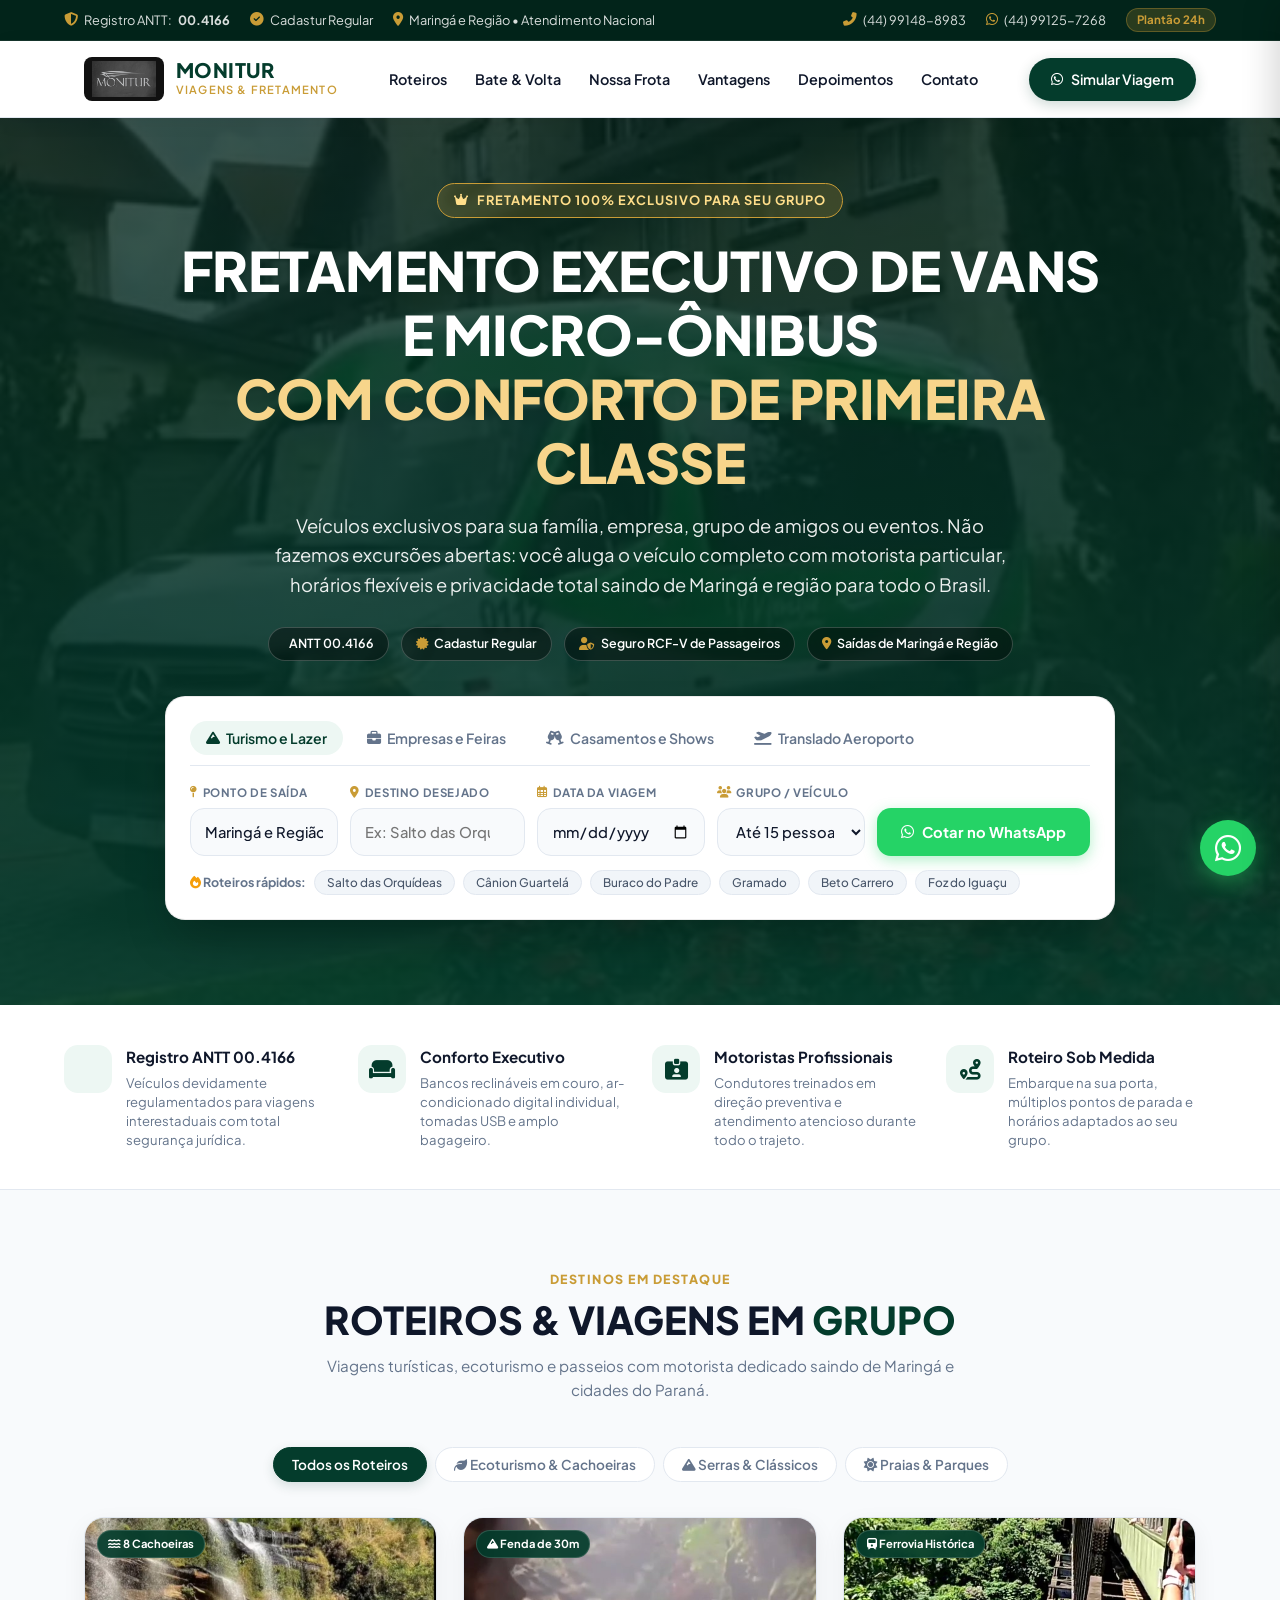
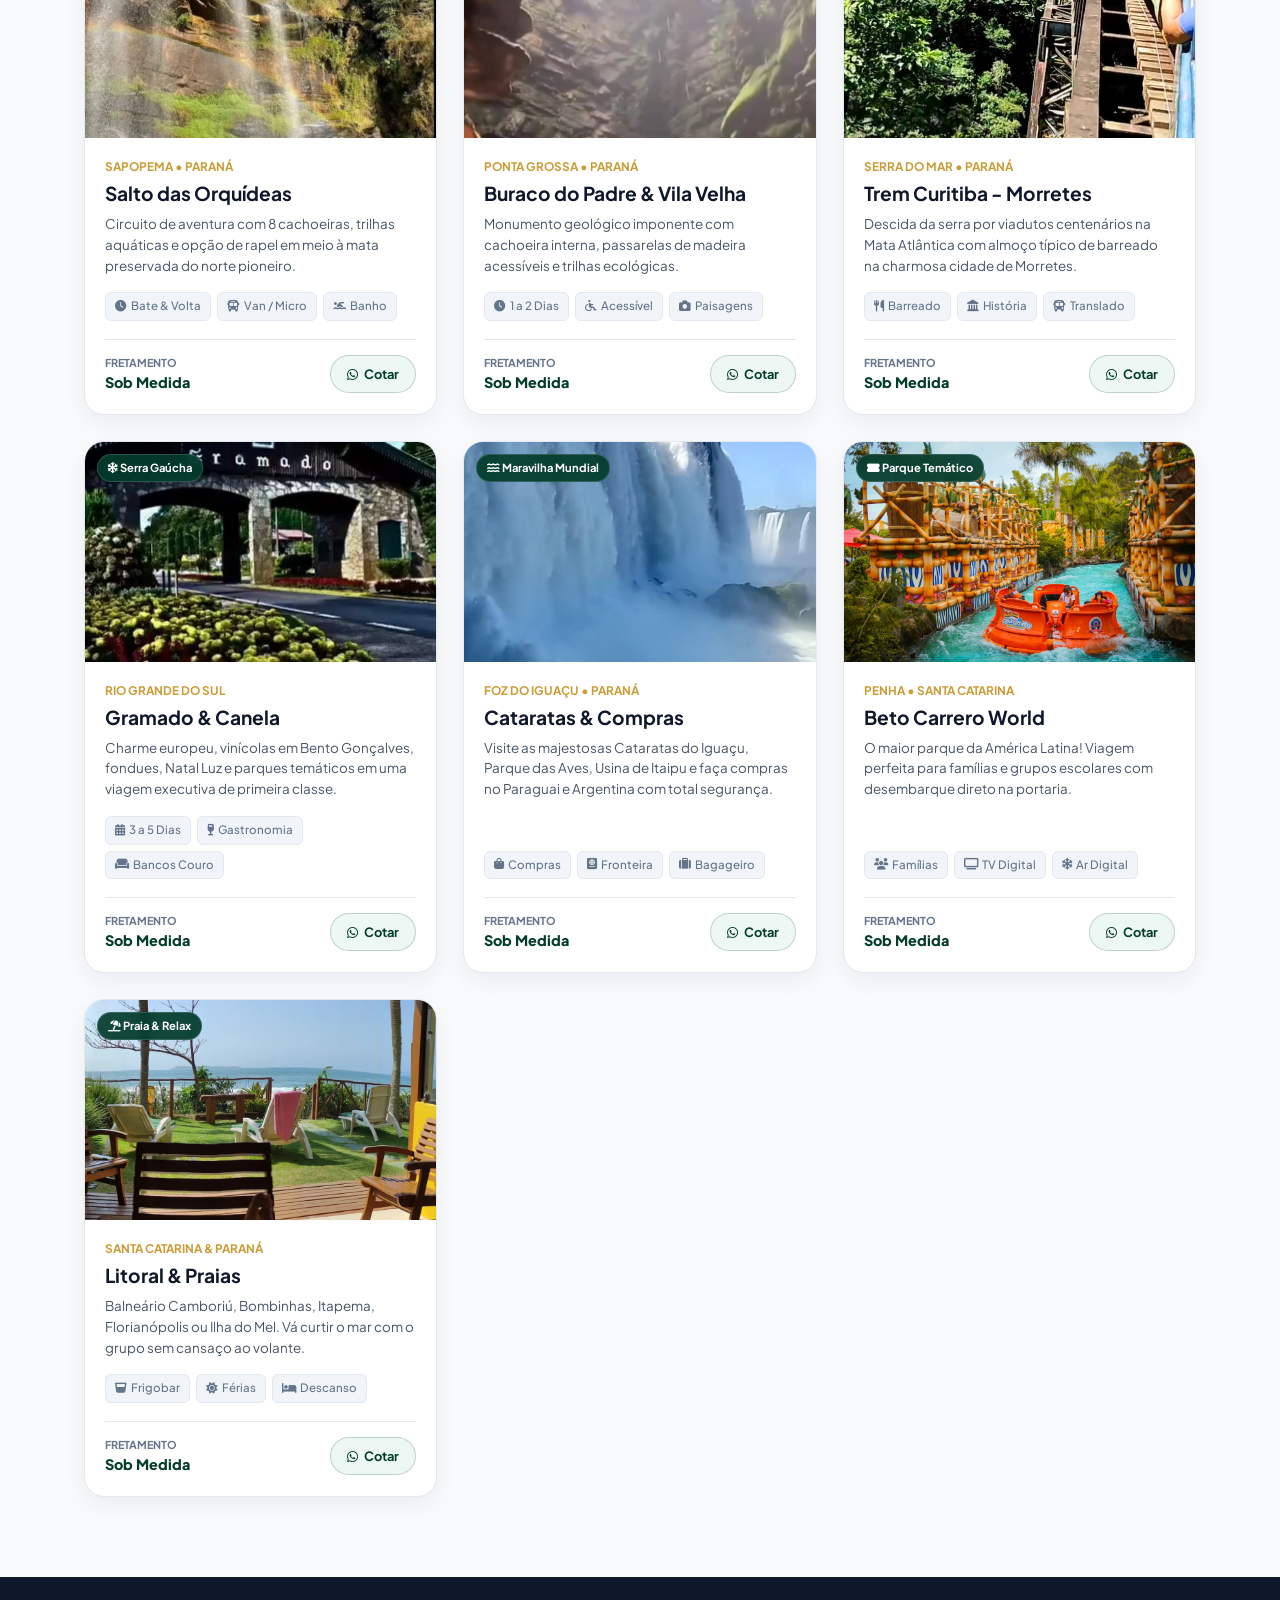
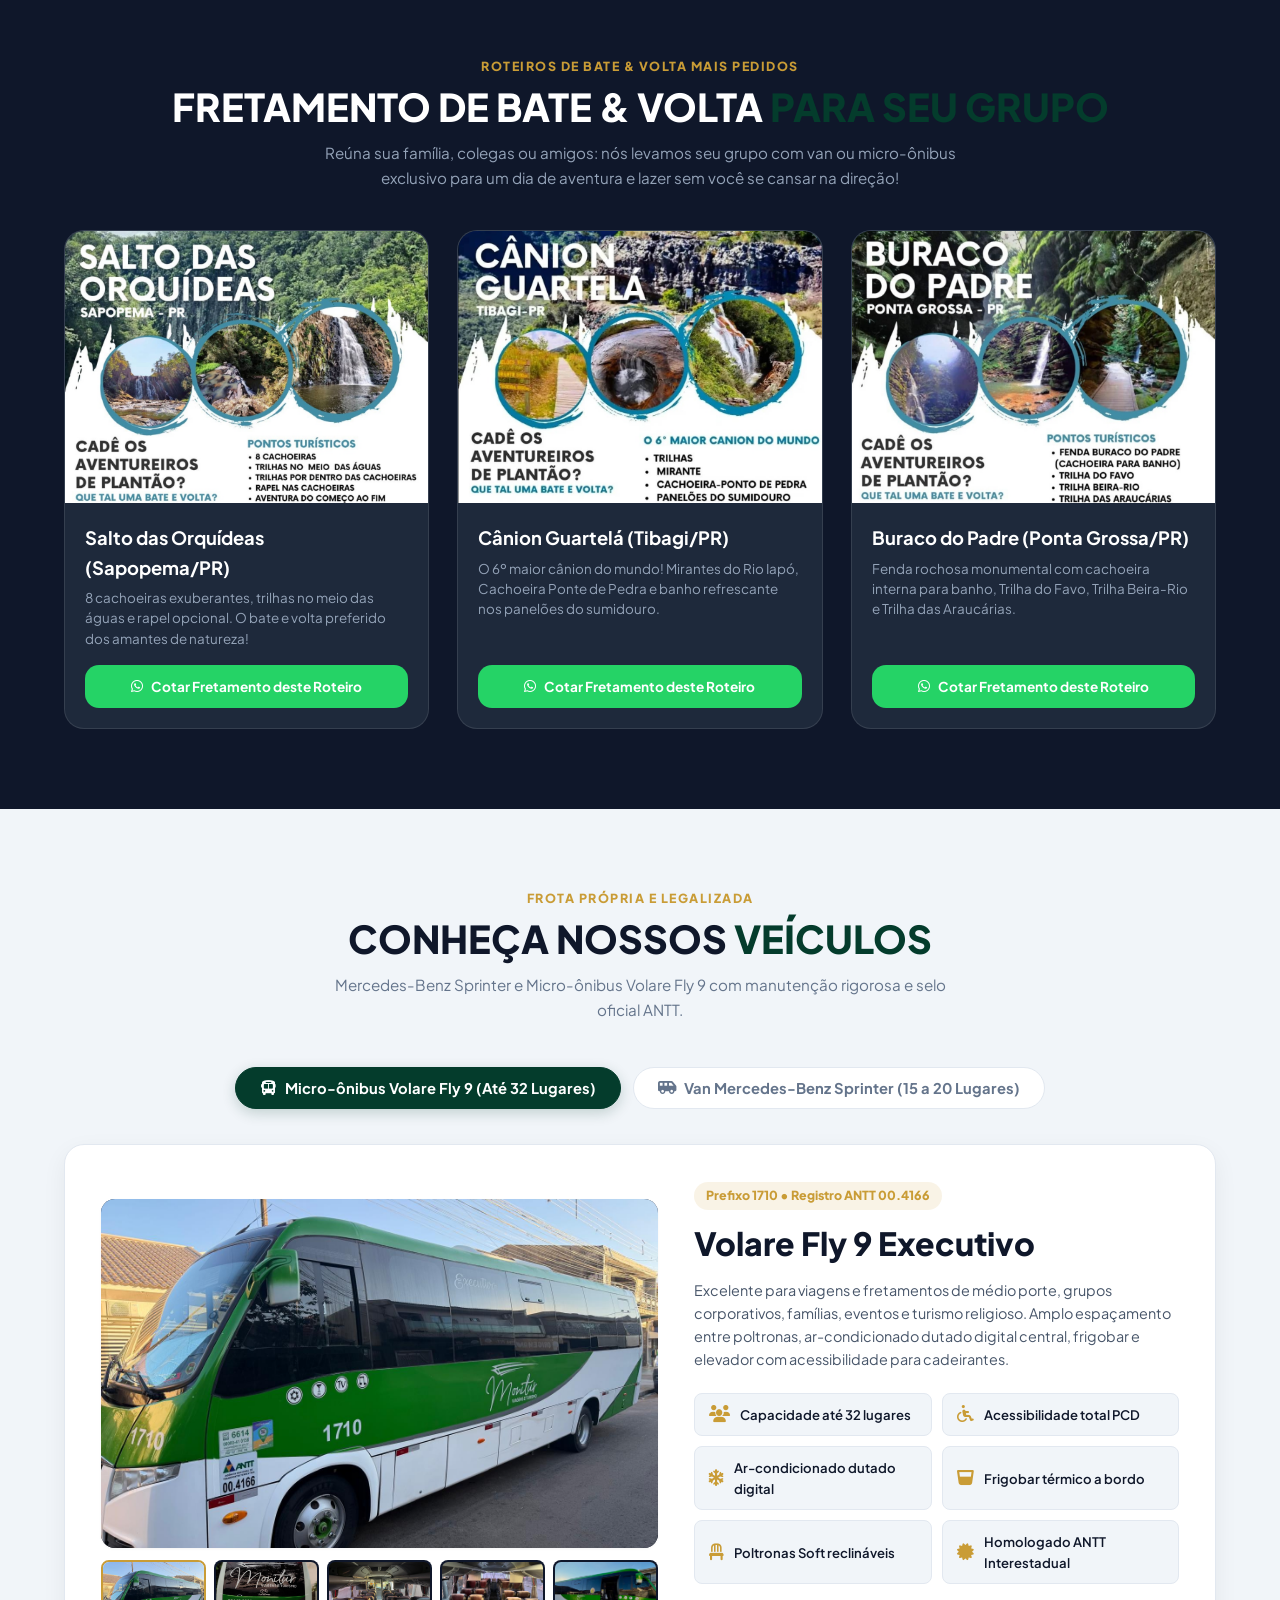
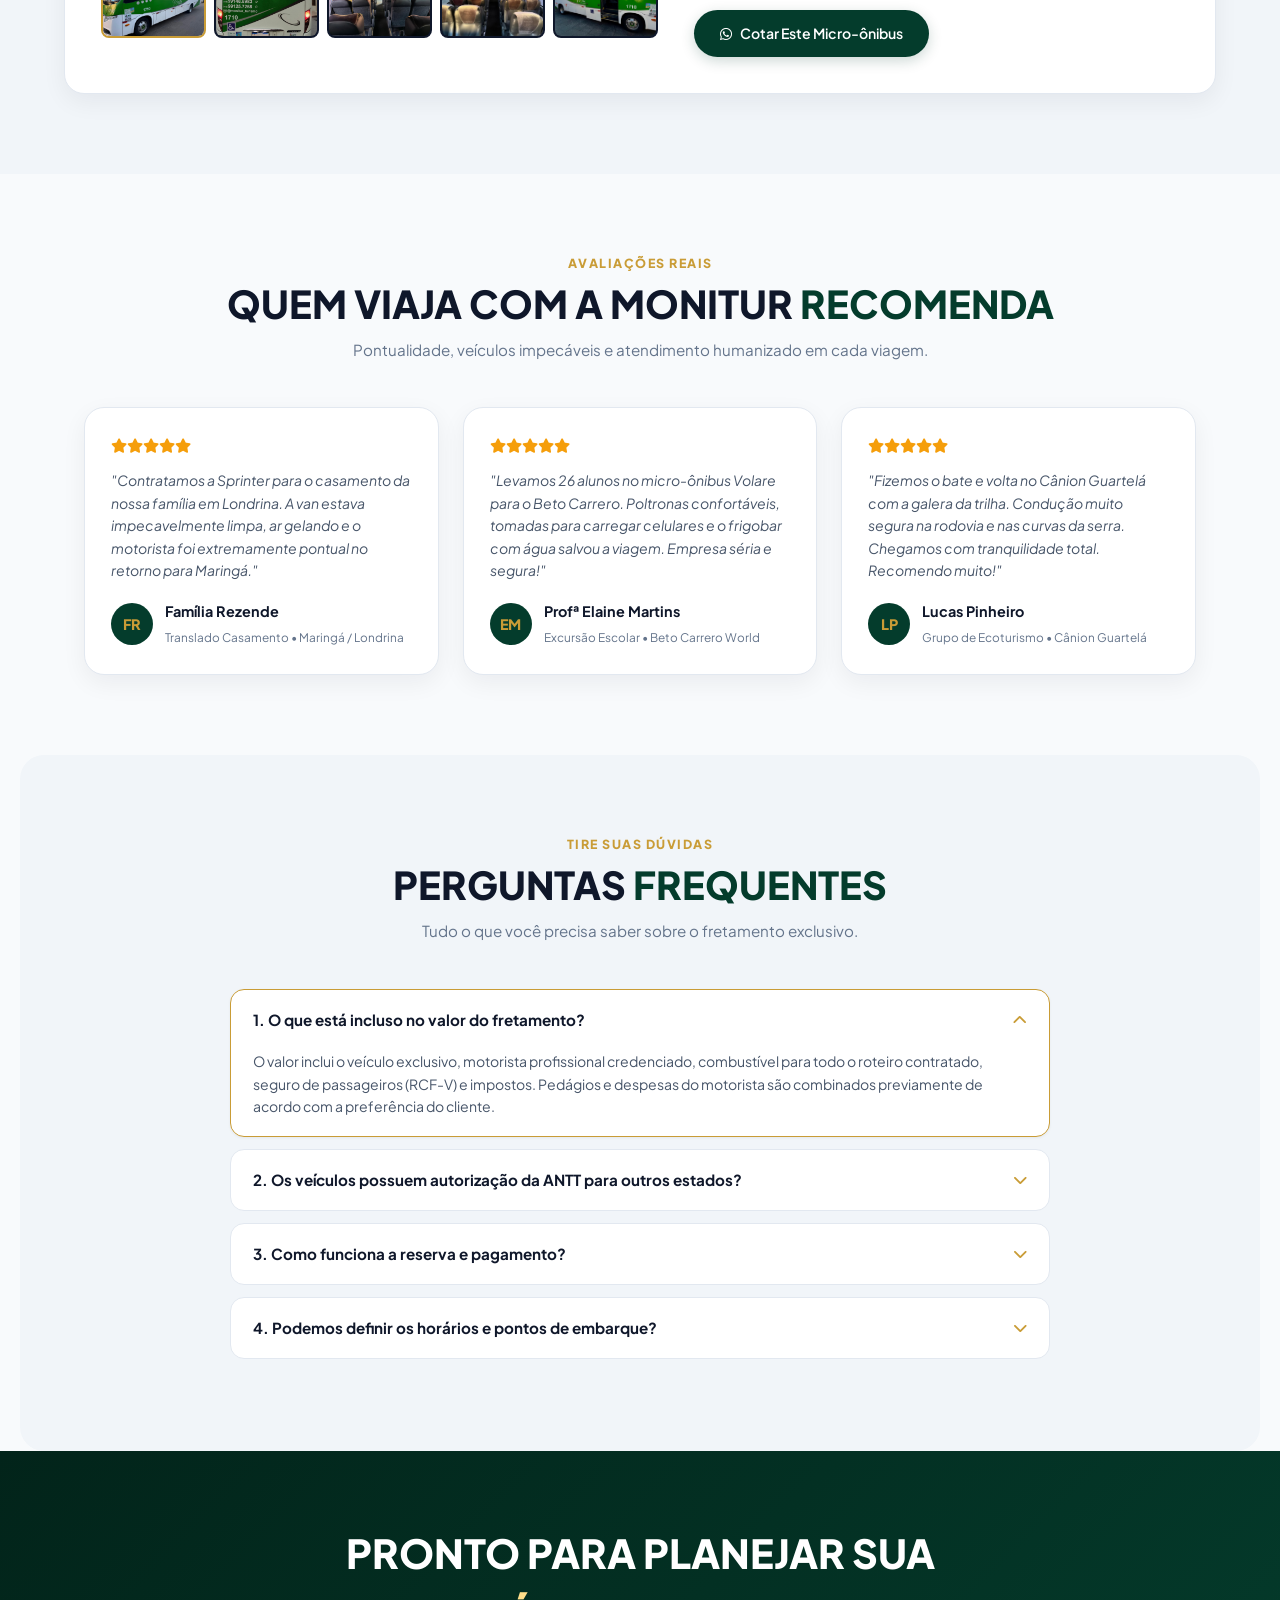
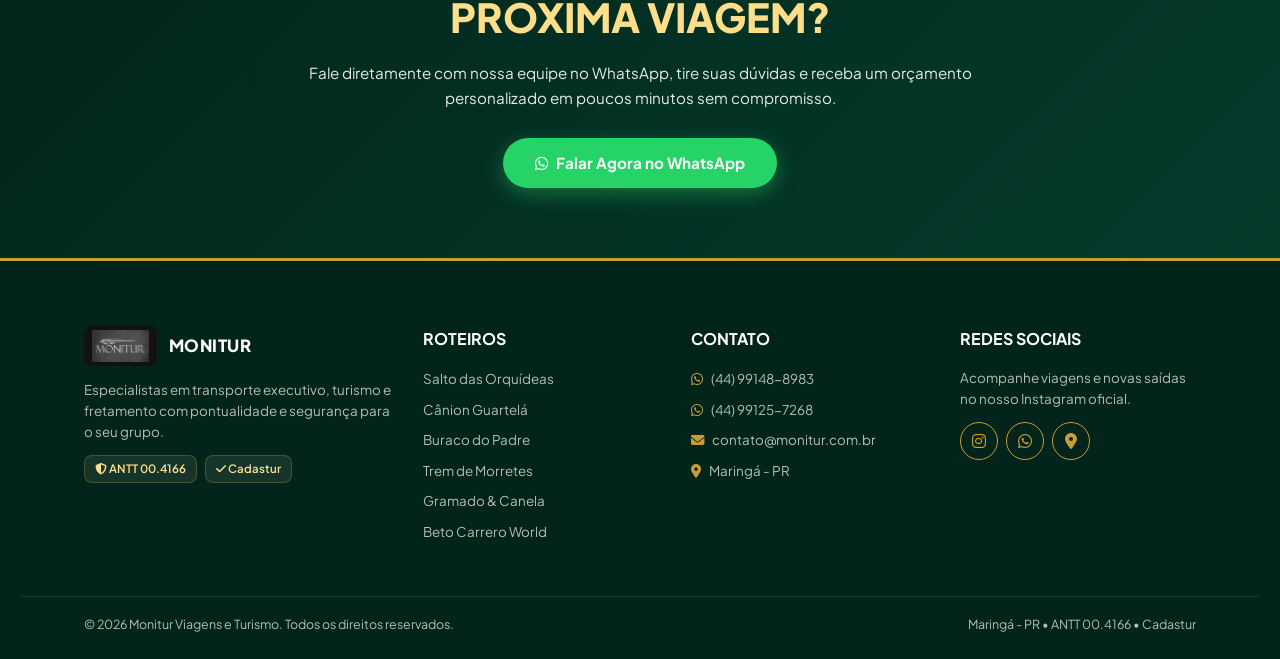
==== commit c234cf0d: "Fleet update: default to Micro-onibus Volare as fixed/active tab, remove TV/monitors from Micro, rem" ====
--- a/index.html
+++ b/index.html
@@ -541,65 +541,16 @@
         </div>
 
         <div class="fleet-tabs-row">
-            <button class="btn-fleet-toggle active" onclick="activateFleetTab('van', this)">
+            <button class="btn-fleet-toggle active" onclick="activateFleetTab('micro', this)">
+                <i class="fas fa-bus"></i> Micro-ônibus Volare Fly 9 (Até 32 Lugares)
+            </button>
+            <button class="btn-fleet-toggle" onclick="activateFleetTab('van', this)">
                 <i class="fas fa-shuttle-van"></i> Van Mercedes-Benz Sprinter (15 a 20 Lugares)
             </button>
-            <button class="btn-fleet-toggle" onclick="activateFleetTab('micro', this)">
-                <i class="fas fa-bus"></i> Micro-ônibus Volare Fly 9 (Até 32 Lugares)
-            </button>
-        </div>
-
-        <!-- ABA 1: VAN SPRINTER -->
-        <div class="fleet-display-card active" id="fleetTabVan">
-            <div class="fleet-layout-grid">
-                <div class="fleet-photos-column">
-                    <div class="main-fleet-photo-box">
-                        <img id="mainPhotoVan" src="img/van_monitur_gramado.jpg" alt="Van Mercedes-Benz Sprinter Monitur em Gramado">
-                    </div>
-                    <div class="fleet-thumbnails-grid">
-                        <div class="thumb-fleet-item active" onclick="updateFleetPhoto('mainPhotoVan', 'img/van_monitur_gramado.jpg', this)">
-                            <img src="img/van_monitur_gramado.jpg" alt="Van em Gramado">
-                        </div>
-                        <div class="thumb-fleet-item" onclick="updateFleetPhoto('mainPhotoVan', 'img/van5.jpeg', this)">
-                            <img src="img/van5.jpeg" alt="Interior Couro">
-                        </div>
-                        <div class="thumb-fleet-item" onclick="updateFleetPhoto('mainPhotoVan', 'img/van6.jpeg', this)">
-                            <img src="img/van6.jpeg" alt="Poltronas Reclináveis">
-                        </div>
-                        <div class="thumb-fleet-item" onclick="updateFleetPhoto('mainPhotoVan', 'img/van3.jpeg', this)">
-                            <img src="img/van3.jpeg" alt="Bagageiro Rebaixado">
-                        </div>
-                        <div class="thumb-fleet-item" onclick="updateFleetPhoto('mainPhotoVan', 'img/van4.jpeg', this)">
-                            <img src="img/van4.jpeg" alt="Cabine Mercedes">
-                        </div>
-                    </div>
-                </div>
-
-                <div class="fleet-info-side">
-                    <span class="fleet-badge-id">Prefixo 0112 • Linha Executiva</span>
-                    <h3 class="fleet-heading-name">Mercedes-Benz Sprinter</h3>
-                    <p class="fleet-text-summary">
-                        O padrão máximo de elegância para grupos executivos, famílias, traslados em aeroportos, feiras de negócios e casamentos. Acabamento interno com poltronas anatômicas em couro, ar-condicionado individual e porta-malas gigante rebaixado.
-                    </p>
-
-                    <div class="fleet-items-specs">
-                        <div class="spec-cell"><i class="fas fa-chair"></i> Bancos em couro reclináveis</div>
-                        <div class="spec-cell"><i class="fas fa-snowflake"></i> Ar digital com saídas individuais</div>
-                        <div class="spec-cell"><i class="fas fa-suitcase-rolling"></i> Bagageiro amplo rebaixado</div>
-                        <div class="spec-cell"><i class="fas fa-plug"></i> Tomadas USB individuais</div>
-                        <div class="spec-cell"><i class="fas fa-shield-alt"></i> Seguro RCF-V de passageiros</div>
-                        <div class="spec-cell"><i class="fas fa-id-card"></i> Motorista credenciado</div>
-                    </div>
-
-                    <a href="https://wa.me/5544991488983?text=Ol%C3%A1!%20Gostaria%20de%20um%20or%C3%A7amento%20para%20fretamento%20da%20Van%20Mercedes%20Sprinter." target="_blank" class="btn-cta-nav" style="padding:12px 26px;">
-                        <i class="fab fa-whatsapp"></i> Cotar Esta Van no WhatsApp
-                    </a>
-                </div>
-            </div>
-        </div>
-
-        <!-- ABA 2: MICRO-ÔNIBUS VOLARE -->
-        <div class="fleet-display-card" id="fleetTabMicro">
+        </div>
+
+        <!-- ABA 1: MICRO-ÔNIBUS VOLARE (DESTAQUE FIXO) -->
+        <div class="fleet-display-card active" id="fleetTabMicro">
             <div class="fleet-layout-grid">
                 <div class="fleet-photos-column">
                     <div class="main-fleet-photo-box">
@@ -628,7 +579,7 @@
                     <span class="fleet-badge-id">Prefixo 1710 • Registro ANTT 00.4166</span>
                     <h3 class="fleet-heading-name">Volare Fly 9 Executivo</h3>
                     <p class="fleet-text-summary">
-                        Excelente para excursões de médio porte, grupos religiosos, congressos e escolas. Amplo espaçamento entre poltronas, ar-condicionado dutado digital central, frigobar e elevador com acessibilidade para cadeirantes.
+                        Excelente para viagens e fretamentos de médio porte, grupos corporativos, famílias, eventos e turismo religioso. Amplo espaçamento entre poltronas, ar-condicionado dutado digital central, frigobar e elevador com acessibilidade para cadeirantes.
                     </p>
 
                     <div class="fleet-items-specs">
@@ -636,12 +587,61 @@
                         <div class="spec-cell"><i class="fas fa-wheelchair"></i> Acessibilidade total PCD</div>
                         <div class="spec-cell"><i class="fas fa-snowflake"></i> Ar-condicionado dutado digital</div>
                         <div class="spec-cell"><i class="fas fa-glass-whiskey"></i> Frigobar térmico a bordo</div>
-                        <div class="spec-cell"><i class="fas fa-tv"></i> Telas digitais e som estéreo</div>
+                        <div class="spec-cell"><i class="fas fa-chair"></i> Poltronas Soft reclináveis</div>
                         <div class="spec-cell"><i class="fas fa-certificate"></i> Homologado ANTT Interestadual</div>
                     </div>
 
                     <a href="https://wa.me/5544991488983?text=Ol%C3%A1!%20Gostaria%20de%20um%20or%C3%A7amento%20para%20fretamento%20do%20Micro-%C3%B4nibus%20Volare%20Fly%209." target="_blank" class="btn-cta-nav" style="padding:12px 26px;">
                         <i class="fab fa-whatsapp"></i> Cotar Este Micro-ônibus
+                    </a>
+                </div>
+            </div>
+        </div>
+
+        <!-- ABA 2: VAN SPRINTER -->
+        <div class="fleet-display-card" id="fleetTabVan">
+            <div class="fleet-layout-grid">
+                <div class="fleet-photos-column">
+                    <div class="main-fleet-photo-box">
+                        <img id="mainPhotoVan" src="img/van_monitur_gramado.jpg" alt="Van Mercedes-Benz Sprinter Monitur em Gramado">
+                    </div>
+                    <div class="fleet-thumbnails-grid">
+                        <div class="thumb-fleet-item active" onclick="updateFleetPhoto('mainPhotoVan', 'img/van_monitur_gramado.jpg', this)">
+                            <img src="img/van_monitur_gramado.jpg" alt="Van em Gramado">
+                        </div>
+                        <div class="thumb-fleet-item" onclick="updateFleetPhoto('mainPhotoVan', 'img/van5.jpeg', this)">
+                            <img src="img/van5.jpeg" alt="Interior Couro">
+                        </div>
+                        <div class="thumb-fleet-item" onclick="updateFleetPhoto('mainPhotoVan', 'img/van6.jpeg', this)">
+                            <img src="img/van6.jpeg" alt="Poltronas Reclináveis">
+                        </div>
+                        <div class="thumb-fleet-item" onclick="updateFleetPhoto('mainPhotoVan', 'img/van3.jpeg', this)">
+                            <img src="img/van3.jpeg" alt="Porta-malas">
+                        </div>
+                        <div class="thumb-fleet-item" onclick="updateFleetPhoto('mainPhotoVan', 'img/van4.jpeg', this)">
+                            <img src="img/van4.jpeg" alt="Cabine Mercedes">
+                        </div>
+                    </div>
+                </div>
+
+                <div class="fleet-info-side">
+                    <span class="fleet-badge-id">Prefixo 0112 • Linha Executiva</span>
+                    <h3 class="fleet-heading-name">Mercedes-Benz Sprinter</h3>
+                    <p class="fleet-text-summary">
+                        O padrão máximo de elegância para grupos executivos, famílias, traslados em aeroportos, feiras de negócios e casamentos. Acabamento interno com poltronas anatômicas em couro, ar-condicionado individual e excelente conforto de rodagem.
+                    </p>
+
+                    <div class="fleet-items-specs">
+                        <div class="spec-cell"><i class="fas fa-chair"></i> Bancos em couro reclináveis</div>
+                        <div class="spec-cell"><i class="fas fa-snowflake"></i> Ar digital com saídas individuais</div>
+                        <div class="spec-cell"><i class="fas fa-suitcase"></i> Espaço para bagagens</div>
+                        <div class="spec-cell"><i class="fas fa-plug"></i> Tomadas USB individuais</div>
+                        <div class="spec-cell"><i class="fas fa-shield-alt"></i> Seguro RCF-V de passageiros</div>
+                        <div class="spec-cell"><i class="fas fa-id-card"></i> Motorista credenciado</div>
+                    </div>
+
+                    <a href="https://wa.me/5544991488983?text=Ol%C3%A1!%20Gostaria%20de%20um%20or%C3%A7amento%20para%20fretamento%20da%20Van%20Mercedes%20Sprinter." target="_blank" class="btn-cta-nav" style="padding:12px 26px;">
+                        <i class="fab fa-whatsapp"></i> Cotar Esta Van no WhatsApp
                     </a>
                 </div>
             </div>
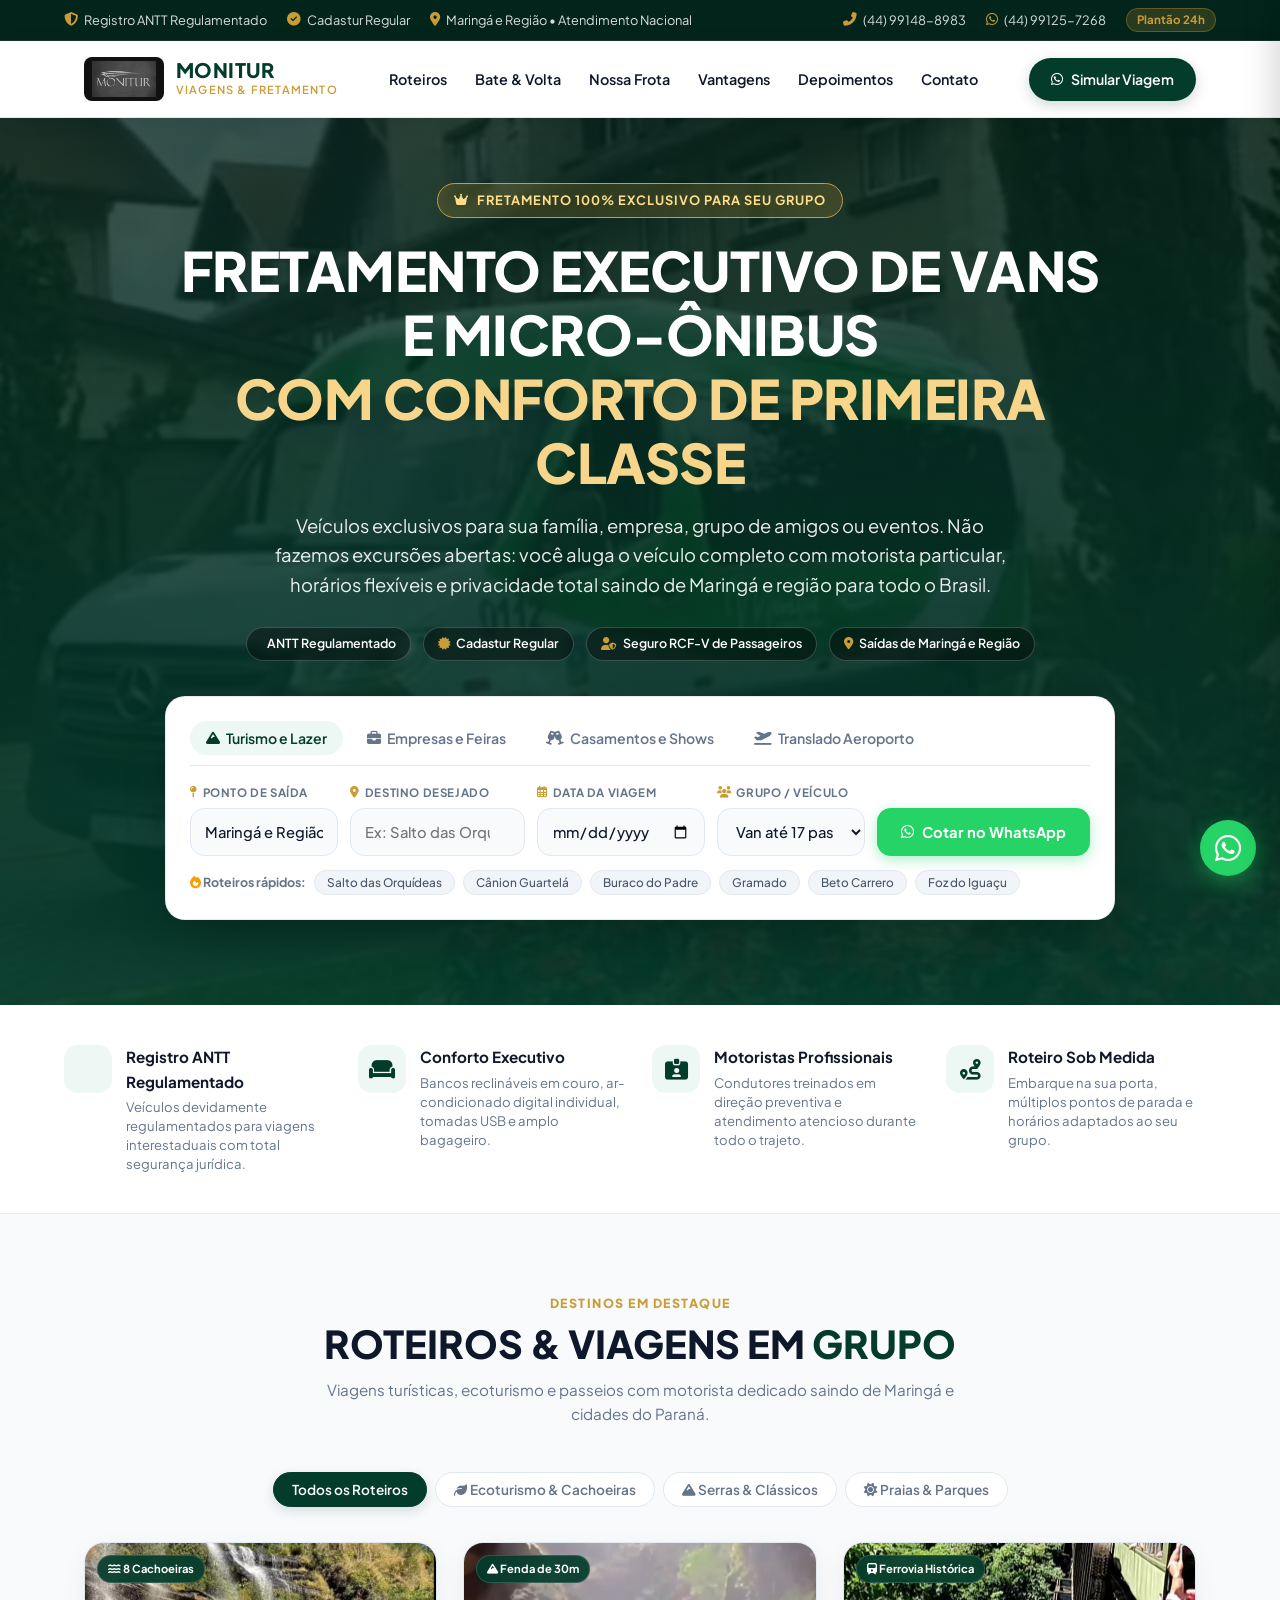
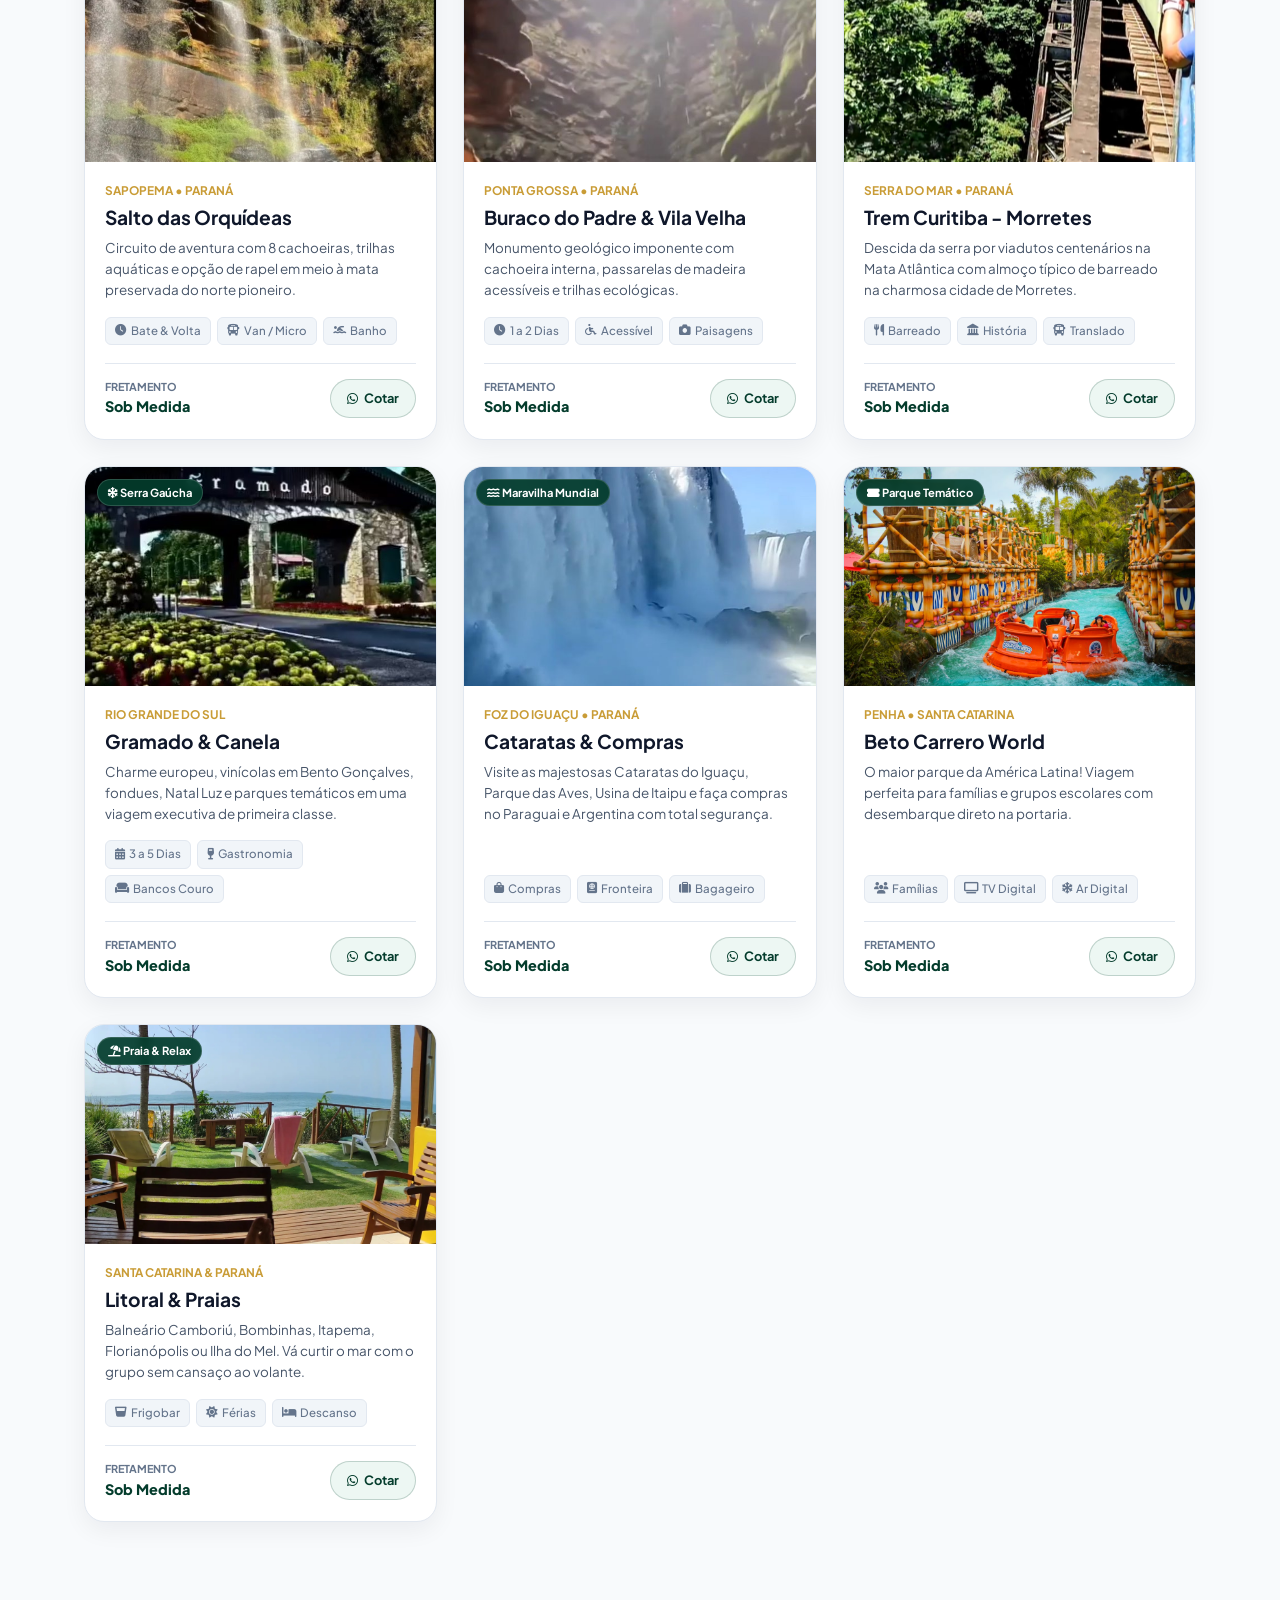
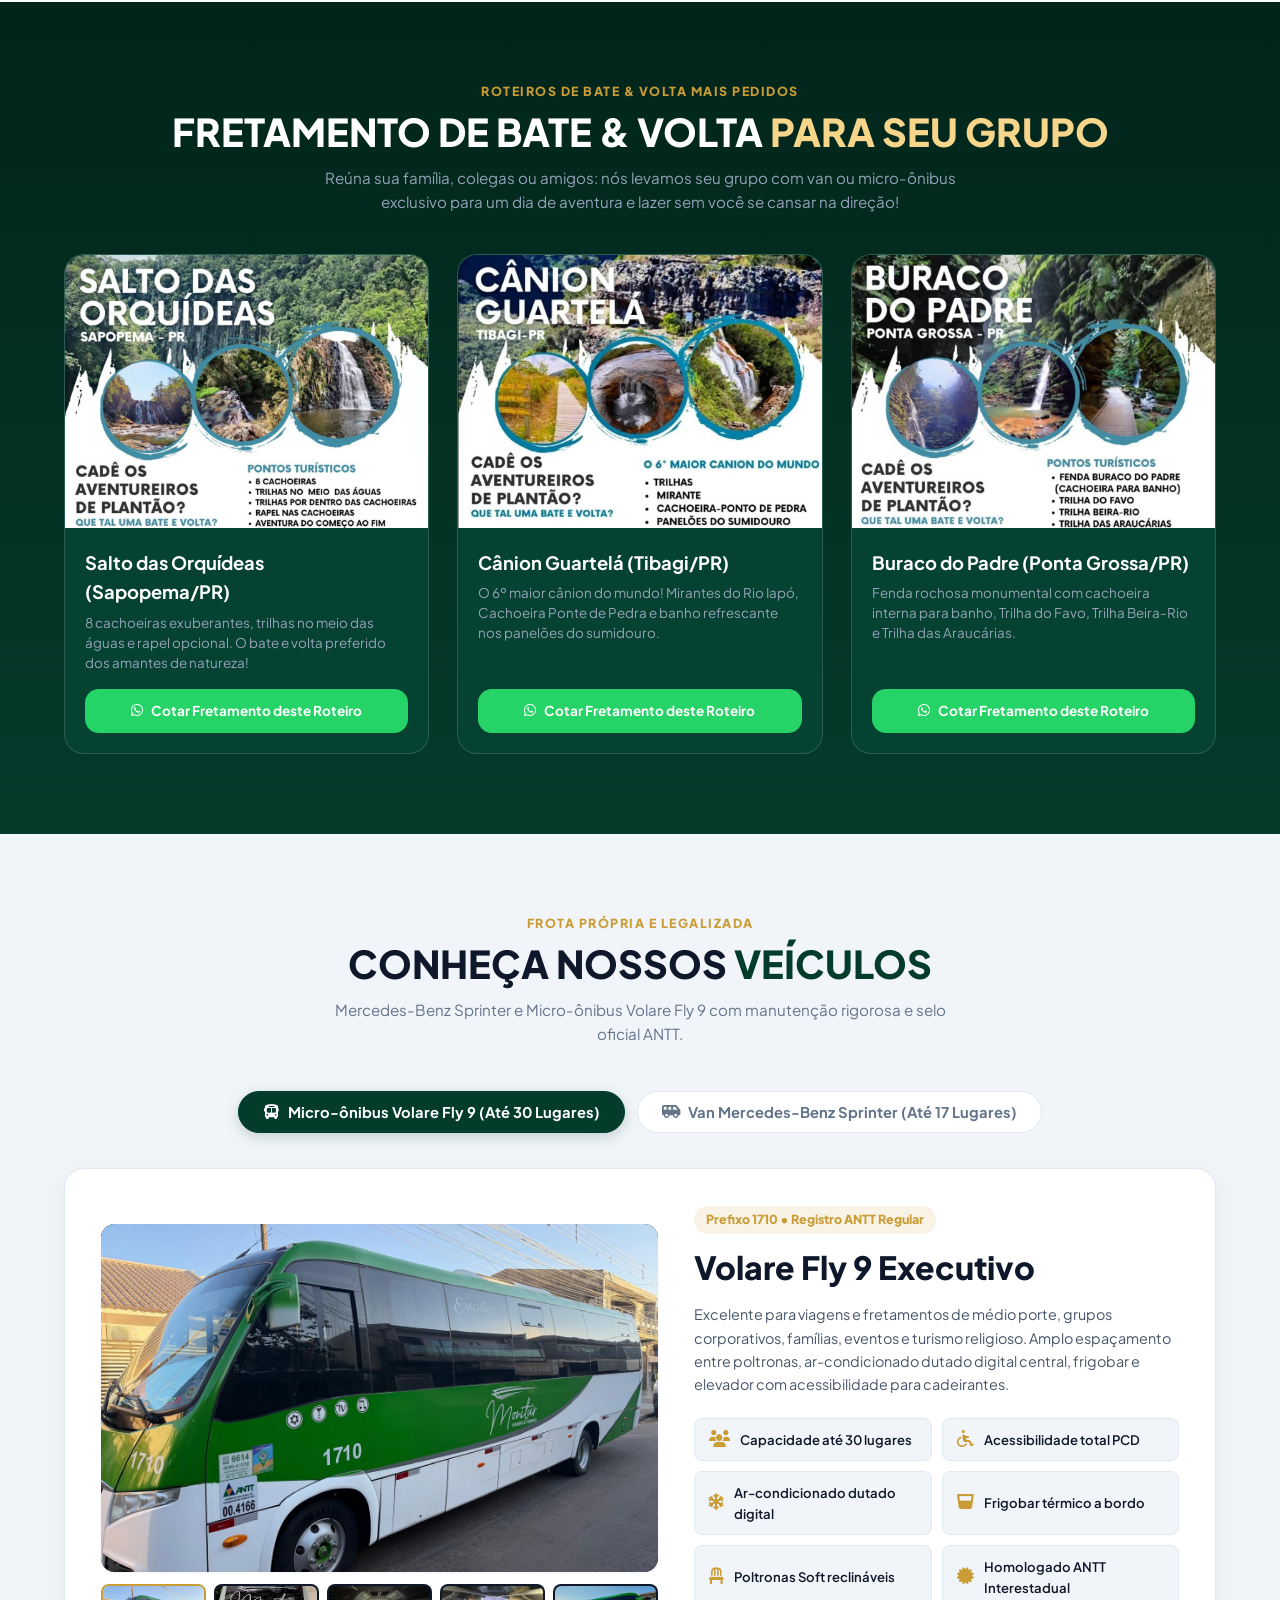
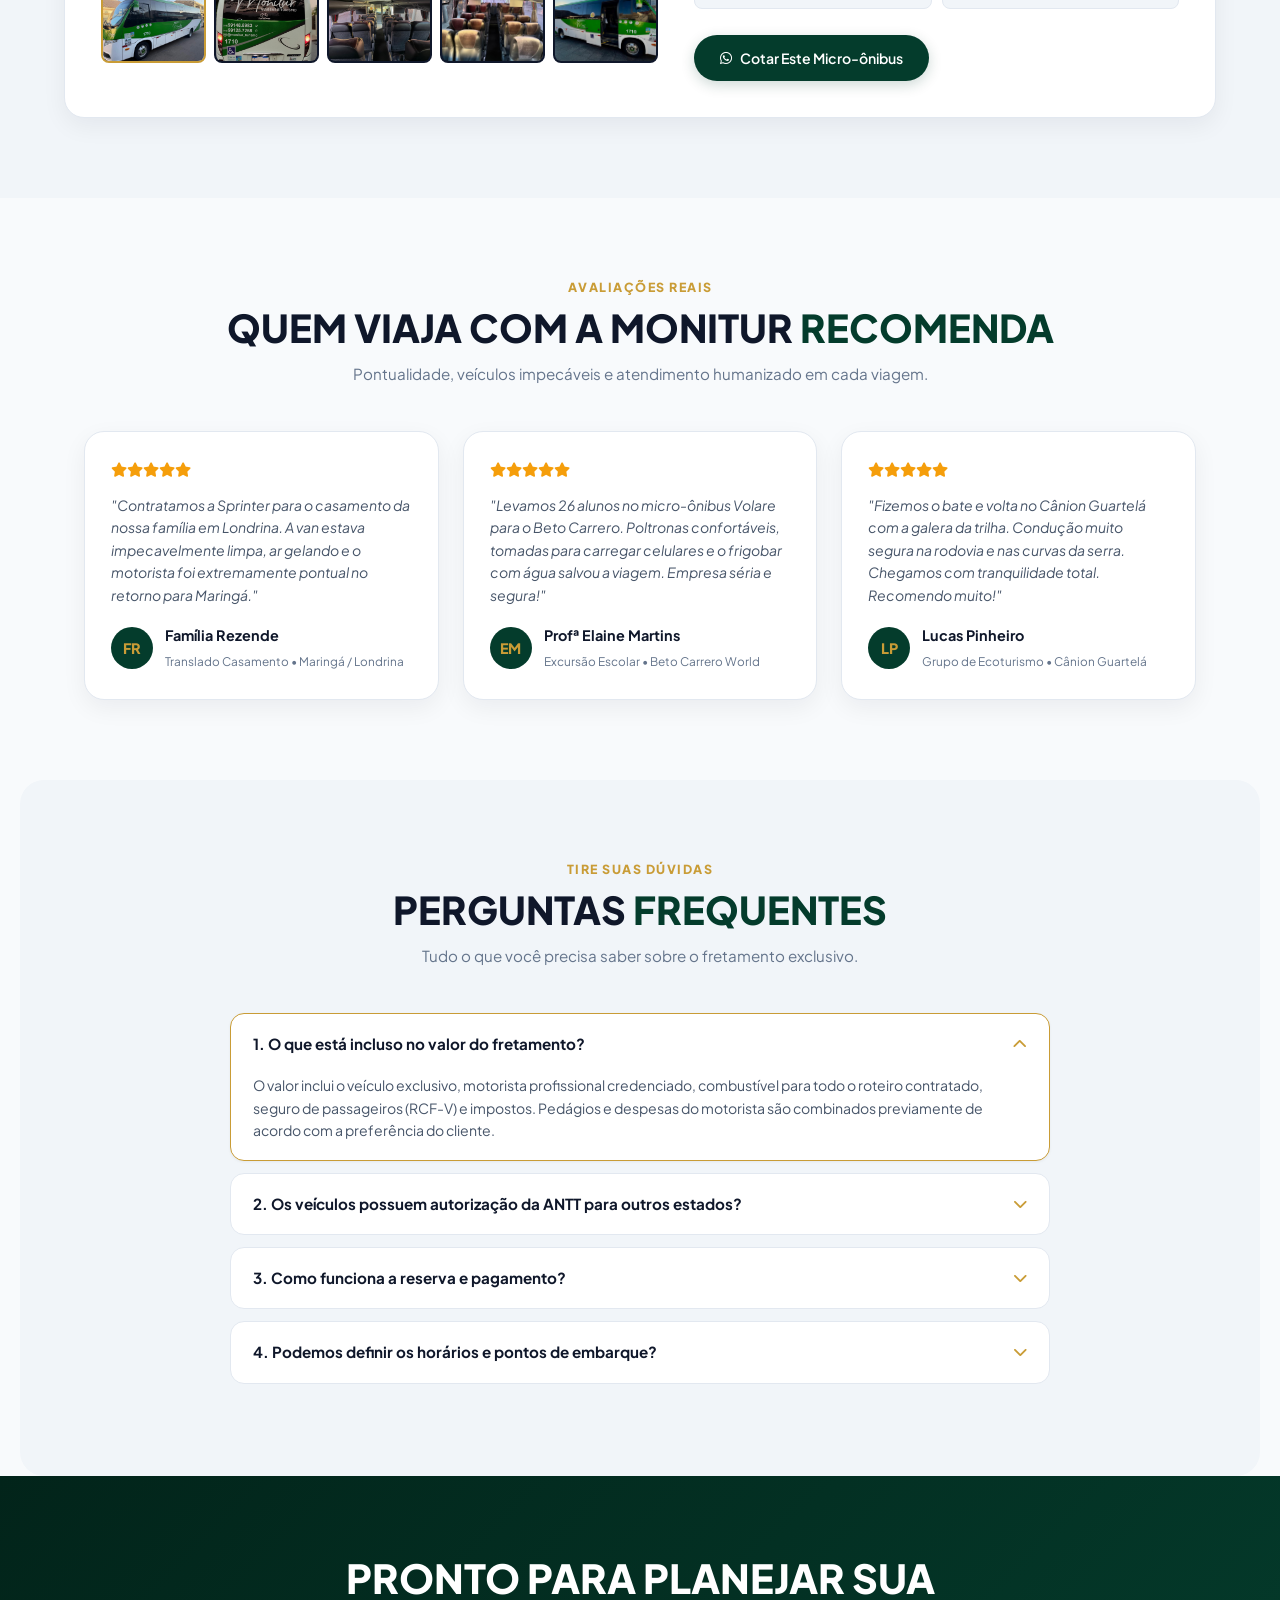
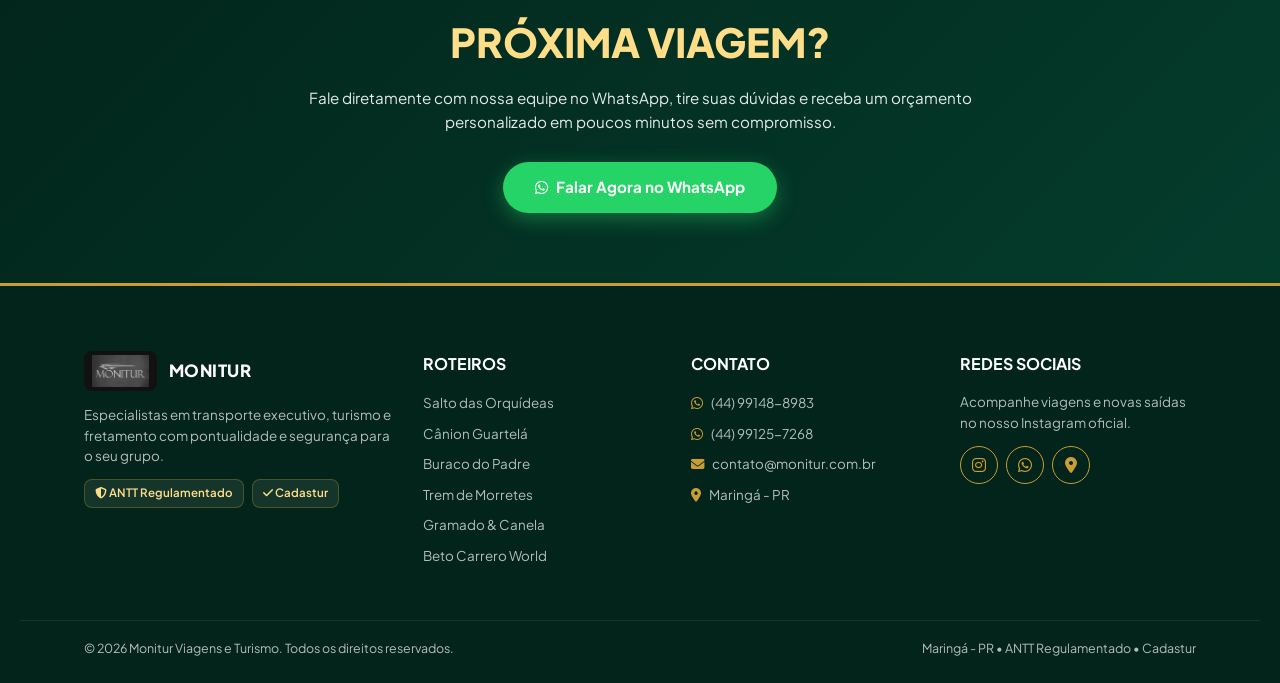
==== commit b7c2cd44: "Ajuste na capacidade da frota e remocao do numero ANTT conforme solicitado" ====
--- a/index.html
+++ b/index.html
@@ -5,11 +5,11 @@
     <meta charset="UTF-8">
     <meta name="viewport" content="width=device-width, initial-scale=1.0">
     <title>Monitur Turismo | Fretamento Executivo de Vans e Micro-ônibus em Maringá</title>
-    <meta name="description" content="Fretamento executivo de vans Mercedes-Benz Sprinter e micro-ônibus Volare Fly 9 em Maringá e região. Roteiros turísticos, bate e volta no Paraná e eventos com regulamentação ANTT.">
+    <meta name="description" content="Fretamento executivo de vans Mercedes-Benz Sprinter e micro-ônibus Volare Fly 9 em Maringá e região. Roteiros turísticos, bate e volta no Paraná e eventos com homologação e regulamentação completa.">
     
     <!-- Open Graph -->
     <meta property="og:title" content="Monitur Turismo | Fretamento de Vans e Micro-ônibus">
-    <meta property="og:description" content="Transporte executivo com conforto, pontualidade e segurança. Saídas de Maringá/PR com registro oficial ANTT 00.4166.">
+    <meta property="og:description" content="Transporte executivo com conforto, pontualidade e segurança. Saídas de Maringá/PR com registro oficial e regulamentação ANTT.">
     <meta property="og:image" content="img/van_monitur_gramado.jpg">
     <meta property="og:type" content="website">
 
@@ -35,7 +35,7 @@
         <div class="topbar-content">
             <div class="topbar-left">
                 <span class="topbar-badge">
-                    <i class="fas fa-shield-alt"></i> Registro ANTT: <strong>00.4166</strong>
+                    <i class="fas fa-shield-alt"></i> Registro ANTT Regulamentado
                 </span>
                 <span class="topbar-badge">
                     <i class="fas fa-check-circle"></i> Cadastur Regular
@@ -119,7 +119,7 @@
                 <i class="fab fa-whatsapp"></i> Atendimento no WhatsApp
             </a>
             <p style="text-align:center; font-size:0.75rem; color:#64748b; margin-top:10px;">
-                ANTT 00.4166 • Maringá - PR
+                Maringá - PR • ANTT Regulamentado
             </p>
         </div>
     </aside>
@@ -139,7 +139,7 @@
             </p>
 
             <div class="hero-trust-bar">
-                <span class="hero-trust-pill"><i class="fas fa-shield-check"></i> ANTT 00.4166</span>
+                <span class="hero-trust-pill"><i class="fas fa-shield-check"></i> ANTT Regulamentado</span>
                 <span class="hero-trust-pill"><i class="fas fa-certificate"></i> Cadastur Regular</span>
                 <span class="hero-trust-pill"><i class="fas fa-user-shield"></i> Seguro RCF-V de Passageiros</span>
                 <span class="hero-trust-pill"><i class="fas fa-map-marker-alt"></i> Saídas de Maringá e Região</span>
@@ -195,10 +195,9 @@
                         <div class="form-group-item">
                             <label><i class="fas fa-users"></i> Grupo / Veículo</label>
                             <select id="inputGroupSize" class="form-field-input">
-                                <option value="Até 15 pessoas (Van Sprinter)">Até 15 pessoas (Van)</option>
-                                <option value="Até 20 pessoas (Van Sprinter)">Até 20 pessoas (Van Sprinter)</option>
-                                <option value="Até 32 pessoas (Micro Volare Fly 9)">Até 32 pessoas (Micro-ônibus)</option>
-                                <option value="Mais de 32 pessoas">Mais de 32 pessoas</option>
+                                <option value="Van até 17 passageiros (Sprinter)">Van até 17 passageiros</option>
+                                <option value="Micro até 30 passageiros (Volare Fly 9)">Micro até 30 passageiros</option>
+                                <option value="Mais de 30 pessoas">Mais de 30 pessoas</option>
                             </select>
                         </div>
 
@@ -229,7 +228,7 @@
                     <i class="fas fa-shield-check"></i>
                 </div>
                 <div class="feature-content">
-                    <h4>Registro ANTT 00.4166</h4>
+                    <h4>Registro ANTT Regulamentado</h4>
                     <p>Veículos devidamente regulamentados para viagens interestaduais com total segurança jurídica.</p>
                 </div>
             </div>
@@ -542,10 +541,10 @@
 
         <div class="fleet-tabs-row">
             <button class="btn-fleet-toggle active" onclick="activateFleetTab('micro', this)">
-                <i class="fas fa-bus"></i> Micro-ônibus Volare Fly 9 (Até 32 Lugares)
+                <i class="fas fa-bus"></i> Micro-ônibus Volare Fly 9 (Até 30 Lugares)
             </button>
             <button class="btn-fleet-toggle" onclick="activateFleetTab('van', this)">
-                <i class="fas fa-shuttle-van"></i> Van Mercedes-Benz Sprinter (15 a 20 Lugares)
+                <i class="fas fa-shuttle-van"></i> Van Mercedes-Benz Sprinter (Até 17 Lugares)
             </button>
         </div>
 
@@ -576,14 +575,14 @@
                 </div>
 
                 <div class="fleet-info-side">
-                    <span class="fleet-badge-id">Prefixo 1710 • Registro ANTT 00.4166</span>
+                    <span class="fleet-badge-id">Prefixo 1710 • Registro ANTT Regular</span>
                     <h3 class="fleet-heading-name">Volare Fly 9 Executivo</h3>
                     <p class="fleet-text-summary">
                         Excelente para viagens e fretamentos de médio porte, grupos corporativos, famílias, eventos e turismo religioso. Amplo espaçamento entre poltronas, ar-condicionado dutado digital central, frigobar e elevador com acessibilidade para cadeirantes.
                     </p>
 
                     <div class="fleet-items-specs">
-                        <div class="spec-cell"><i class="fas fa-users"></i> Capacidade até 32 lugares</div>
+                        <div class="spec-cell"><i class="fas fa-users"></i> Capacidade até 30 lugares</div>
                         <div class="spec-cell"><i class="fas fa-wheelchair"></i> Acessibilidade total PCD</div>
                         <div class="spec-cell"><i class="fas fa-snowflake"></i> Ar-condicionado dutado digital</div>
                         <div class="spec-cell"><i class="fas fa-glass-whiskey"></i> Frigobar térmico a bordo</div>
@@ -732,7 +731,7 @@
                     <i class="fas fa-chevron-down"></i>
                 </div>
                 <div class="faq-content-answer">
-                    Sim! Nossa frota possui registro oficial na <strong>ANTT (nº 00.4166)</strong> e cadastro ativo no <strong>Cadastur</strong>, garantindo total legalidade e segurança contra apreensões em fiscalizações rodoviárias.
+                    Sim! Nossa frota possui registro oficial na <strong>ANTT</strong> e cadastro ativo no <strong>Cadastur</strong>, garantindo total legalidade e segurança contra apreensões em fiscalizações rodoviárias.
                 </div>
             </div>
 
@@ -783,7 +782,7 @@
                     Especialistas em transporte executivo, turismo e fretamento com pontualidade e segurança para o seu grupo.
                 </p>
                 <div class="footer-legal-badges">
-                    <span class="legal-badge-pill"><i class="fas fa-shield-alt"></i> ANTT 00.4166</span>
+                    <span class="legal-badge-pill"><i class="fas fa-shield-alt"></i> ANTT Regulamentado</span>
                     <span class="legal-badge-pill"><i class="fas fa-check"></i> Cadastur</span>
                 </div>
             </div>
@@ -829,7 +828,7 @@
 
         <div class="footer-copyright-bar">
             <span>&copy; <span id="spanCurrentYear">2026</span> Monitur Viagens e Turismo. Todos os direitos reservados.</span>
-            <span>Maringá - PR • ANTT 00.4166 • Cadastur</span>
+            <span>Maringá - PR • ANTT Regulamentado • Cadastur</span>
         </div>
     </footer>
 
--- a/estilo.css
+++ b/estilo.css
@@ -893,12 +893,20 @@
 }
 
 /* ==========================================================================
-   SEÇÃO ESPECIAL: PRÓXIMAS SAÍDAS DE BATE-VOLTA (FLYERS DA MONITUR)
+   SEÇÃO ESPECIAL: BATE-VOLTA DA MONITUR (FUNDO VERDE MONITUR)
    ========================================================================== */
 .section-flyers-showcase {
-  background: #0f172a;
+  background: linear-gradient(180deg, var(--primary-dark) 0%, var(--primary) 100%);
   color: #fff;
   padding: 80px 5%;
+}
+
+.section-flyers-showcase .section-title-large span {
+  color: #f7d58b;
+}
+
+.section-flyers-showcase .section-description-text {
+  color: rgba(255, 255, 255, 0.85);
 }
 
 .flyers-grid-container {
@@ -910,10 +918,10 @@
 }
 
 .flyer-poster-card {
-  background: #1e293b;
+  background: #064232;
   border-radius: var(--radius-lg);
   overflow: hidden;
-  border: 1px solid rgba(255, 255, 255, 0.1);
+  border: 1px solid rgba(255, 255, 255, 0.14);
   display: flex;
   flex-direction: column;
   transition: var(--transition);
@@ -922,7 +930,7 @@
 .flyer-poster-card:hover {
   transform: translateY(-6px);
   border-color: var(--accent);
-  box-shadow: 0 15px 35px rgba(0, 0, 0, 0.6);
+  box-shadow: 0 15px 35px rgba(2, 36, 26, 0.6);
 }
 
 .flyer-image-frame {
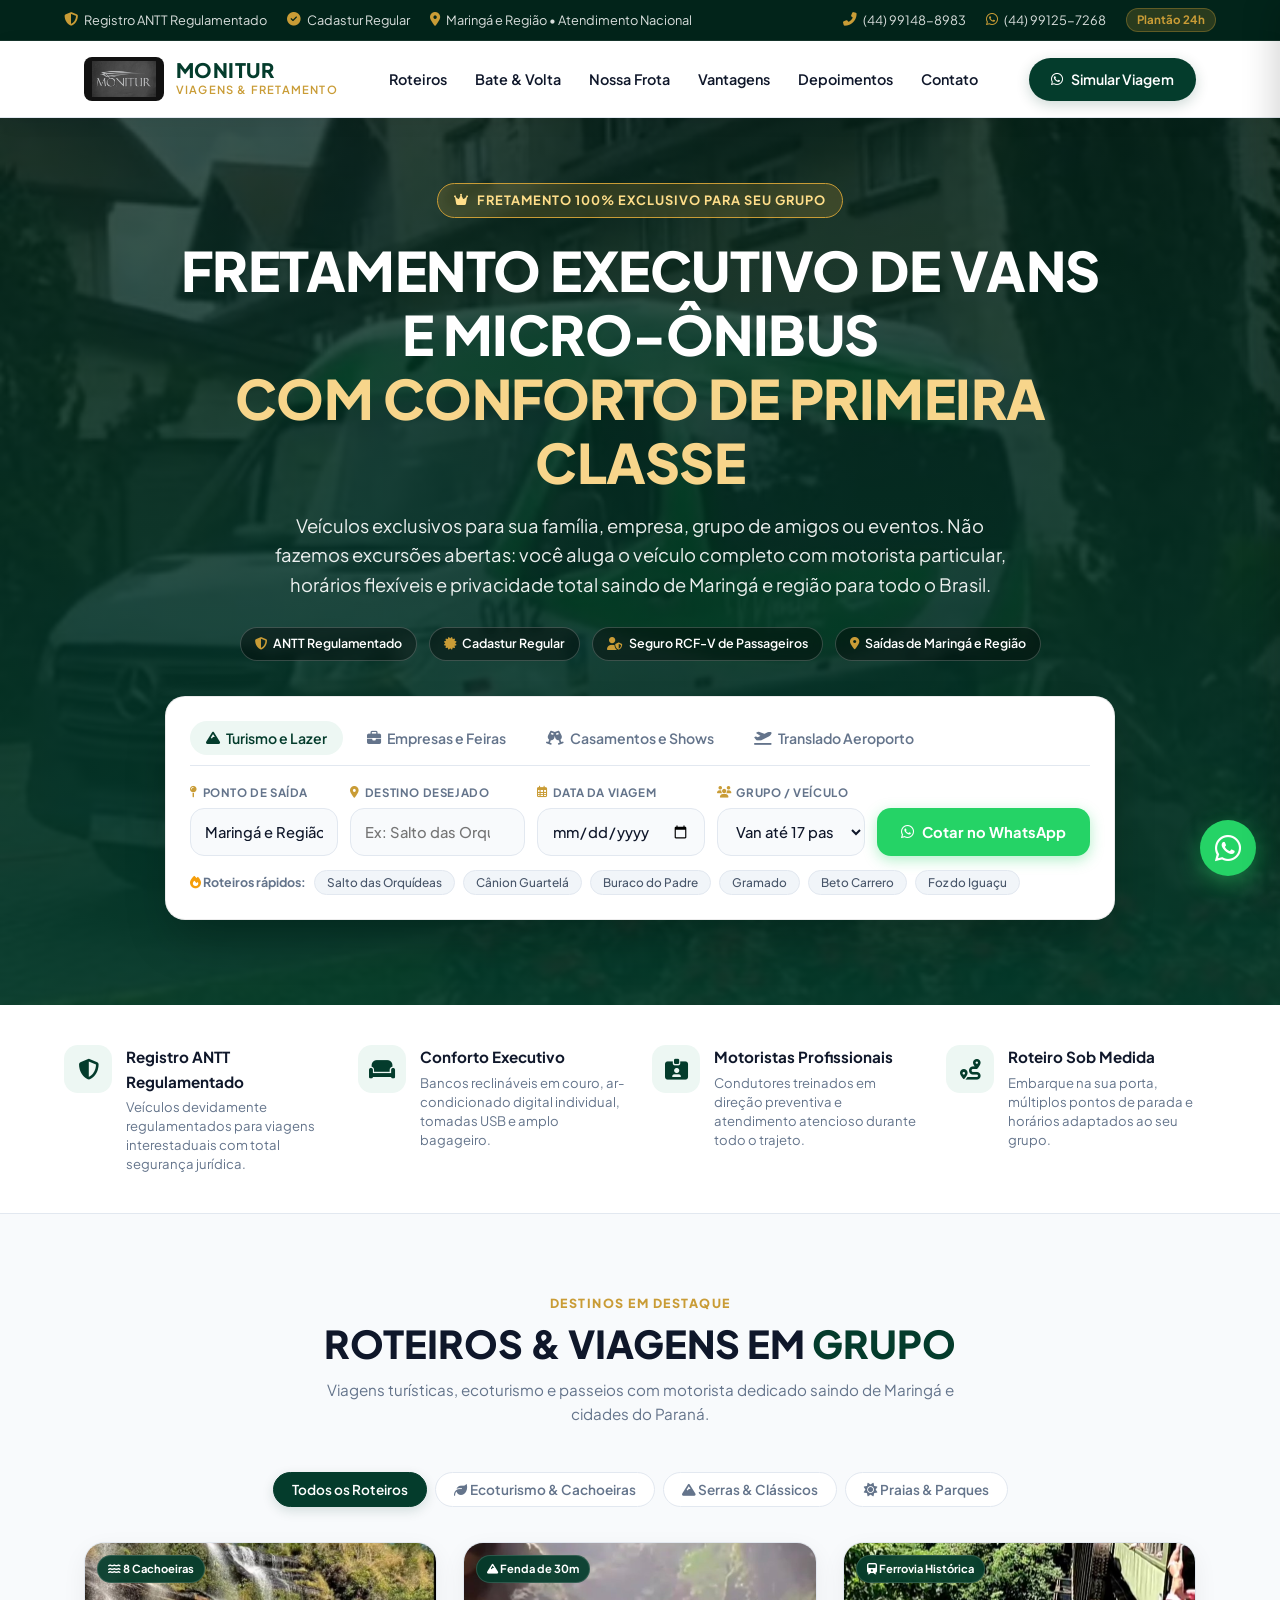
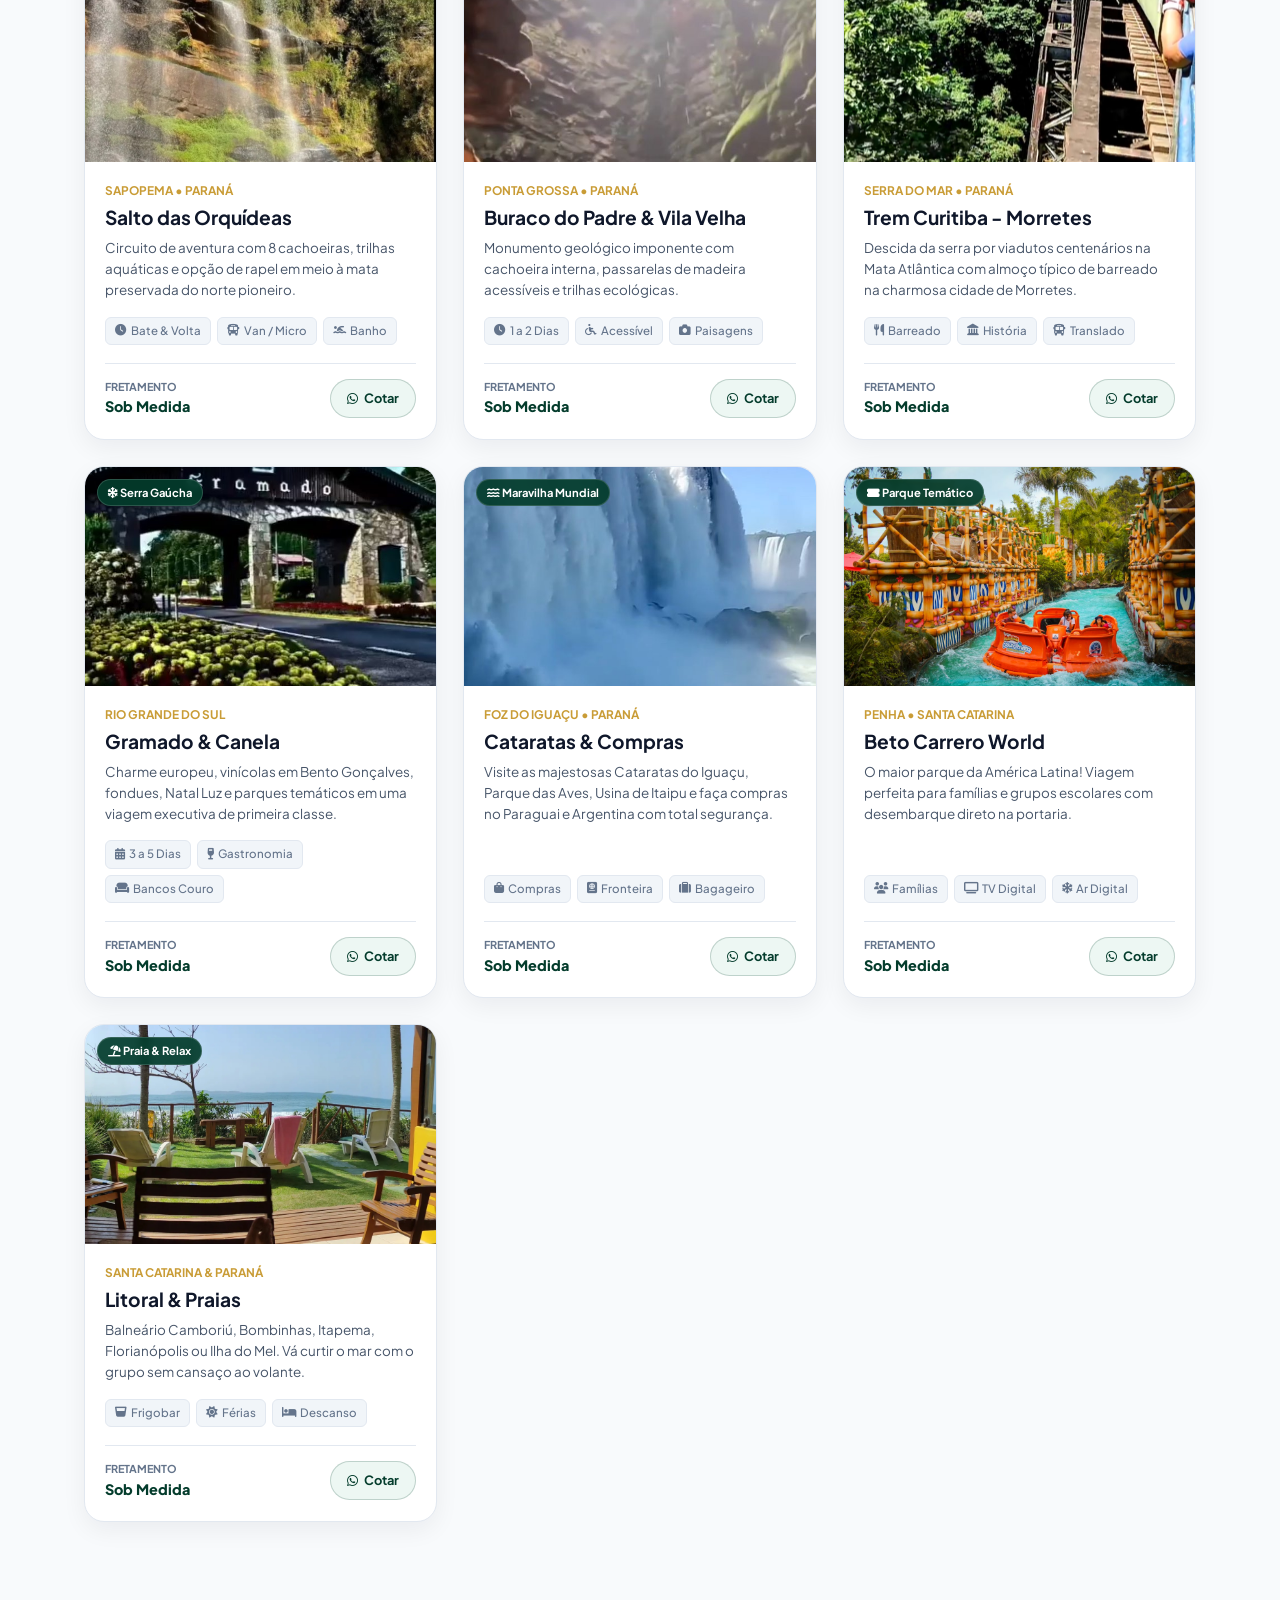
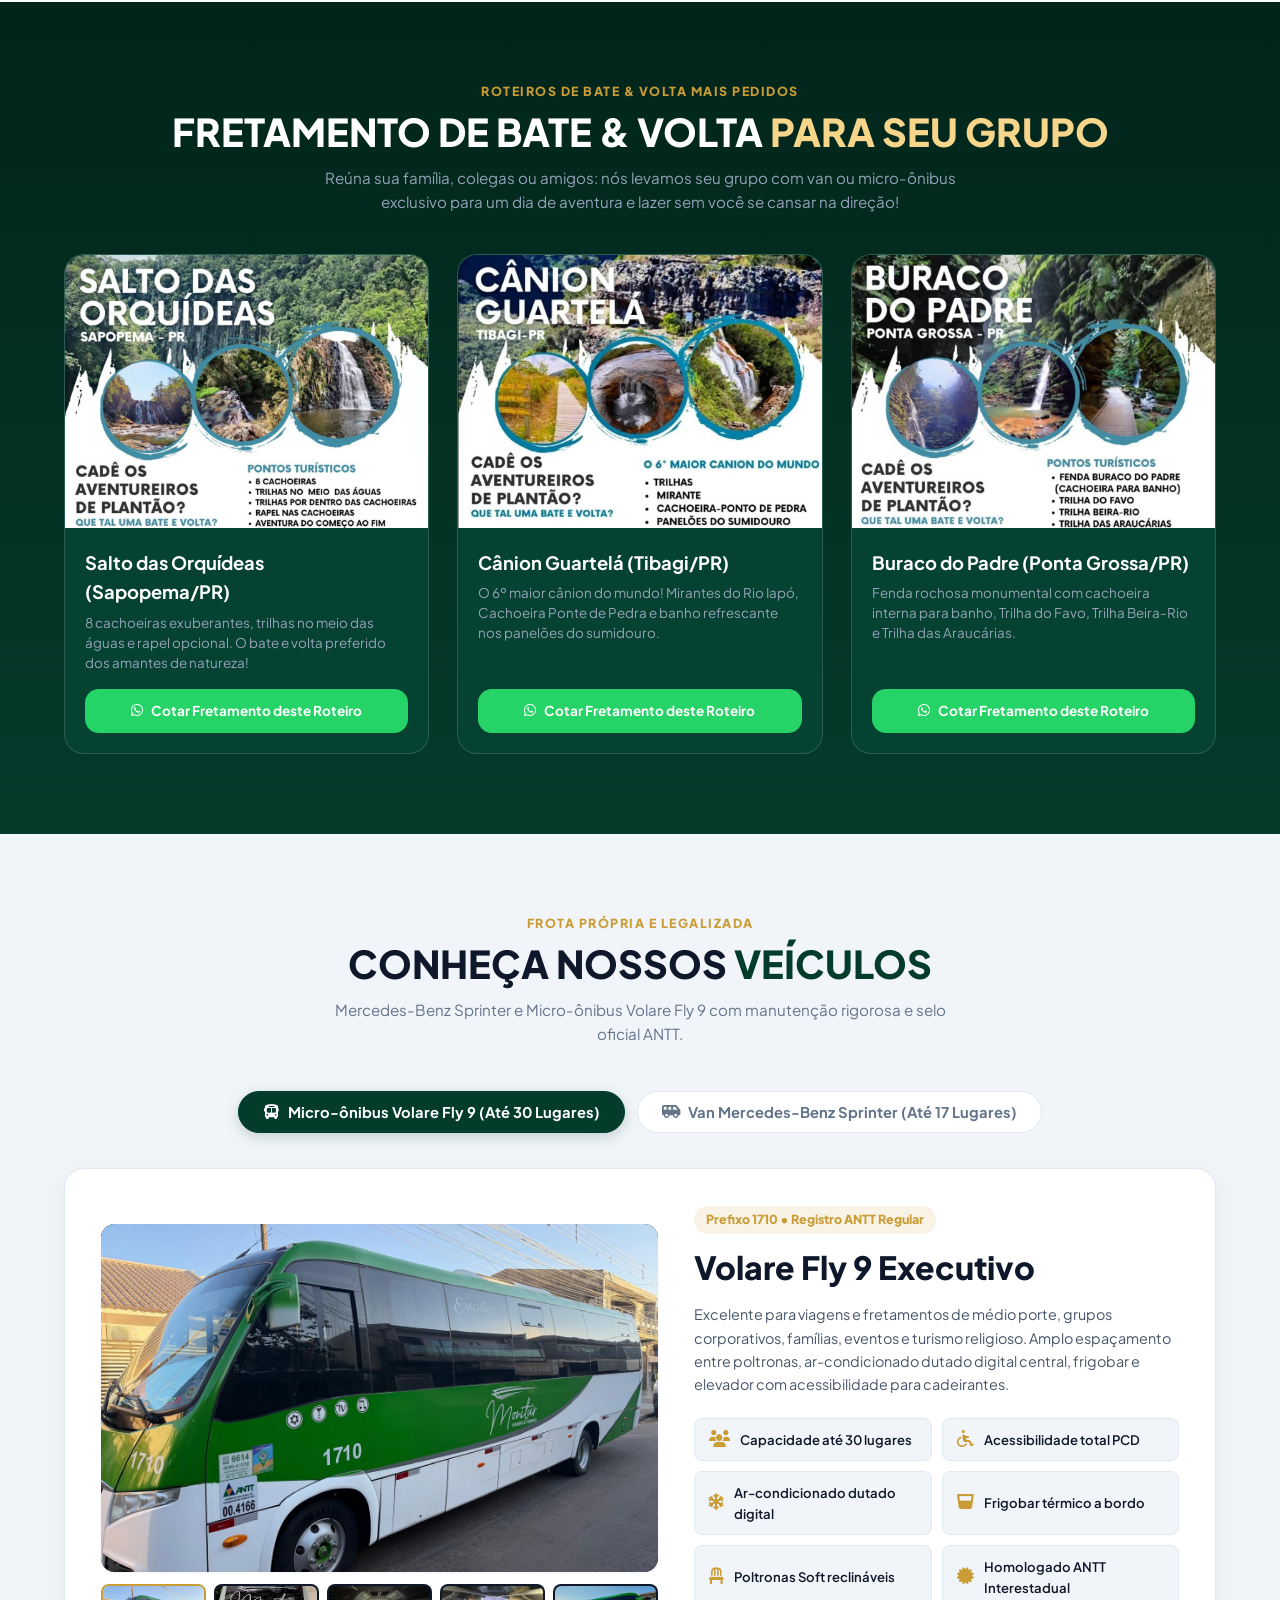
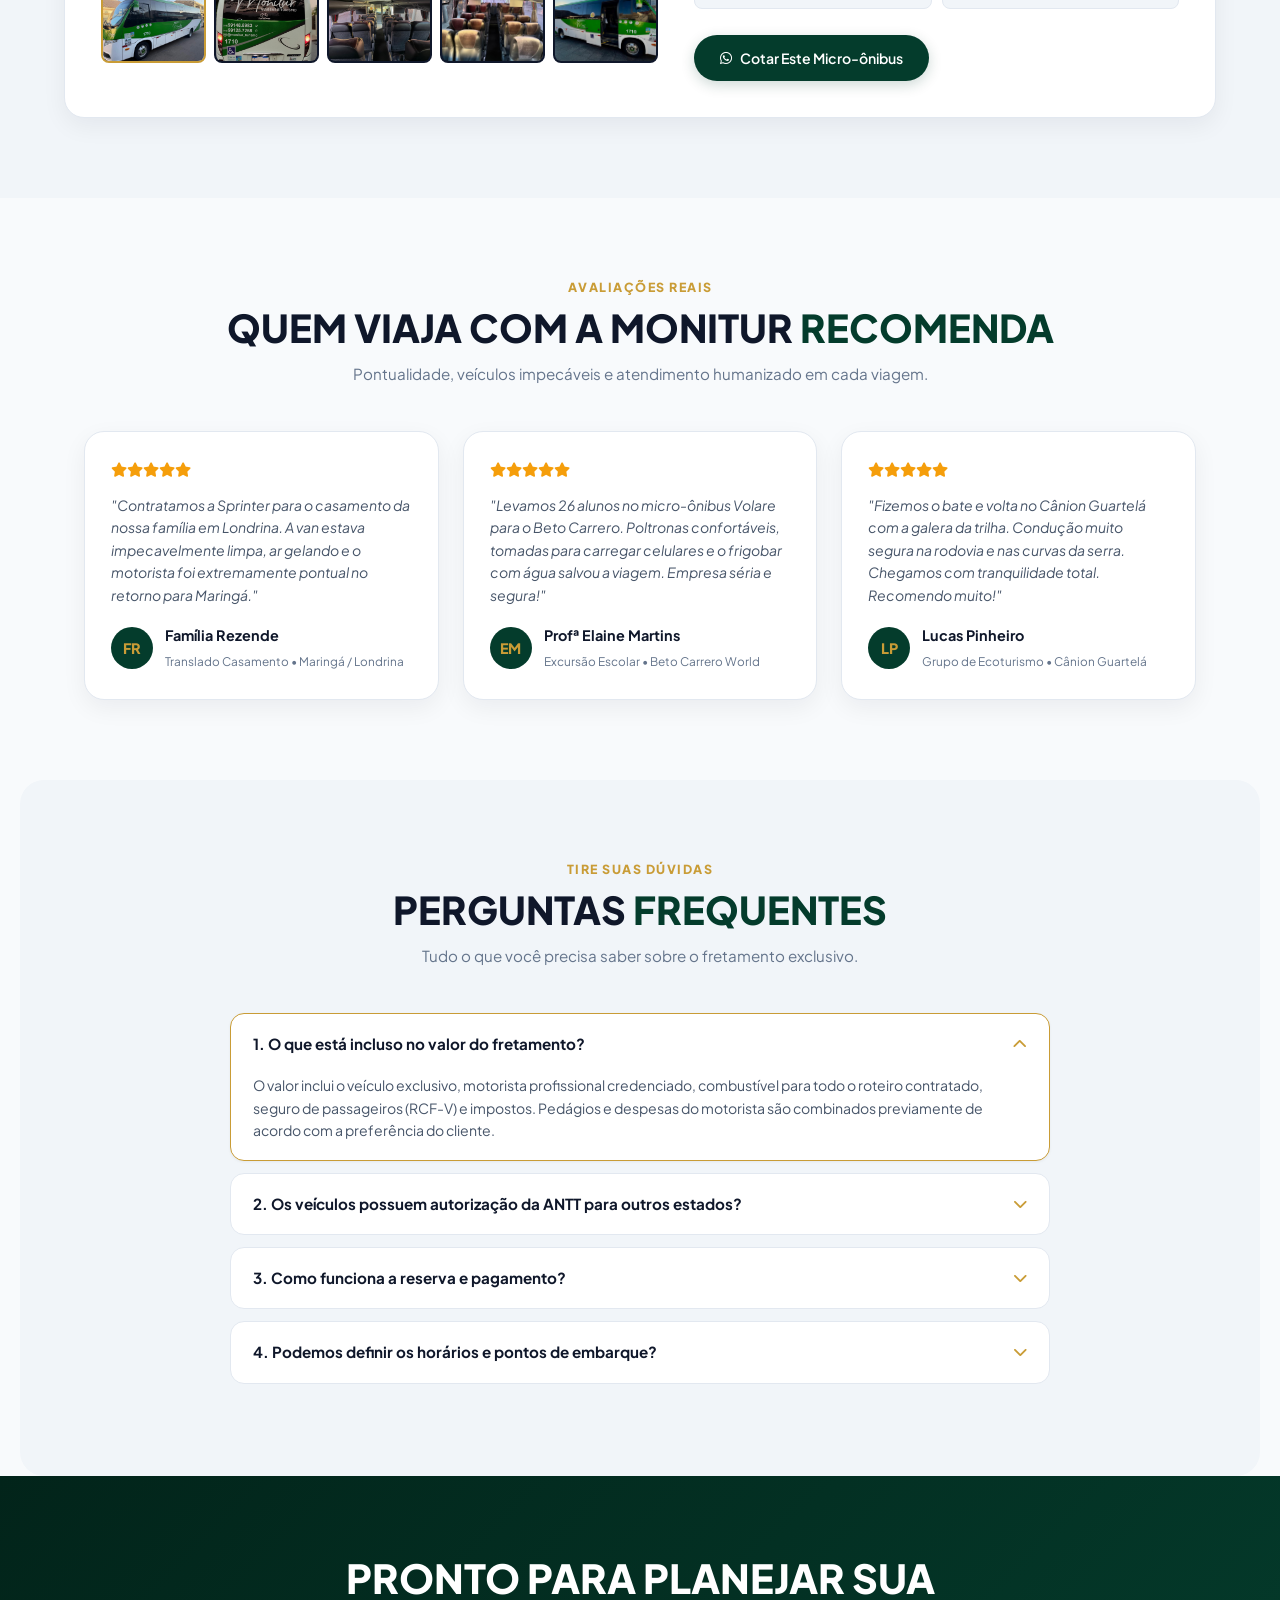
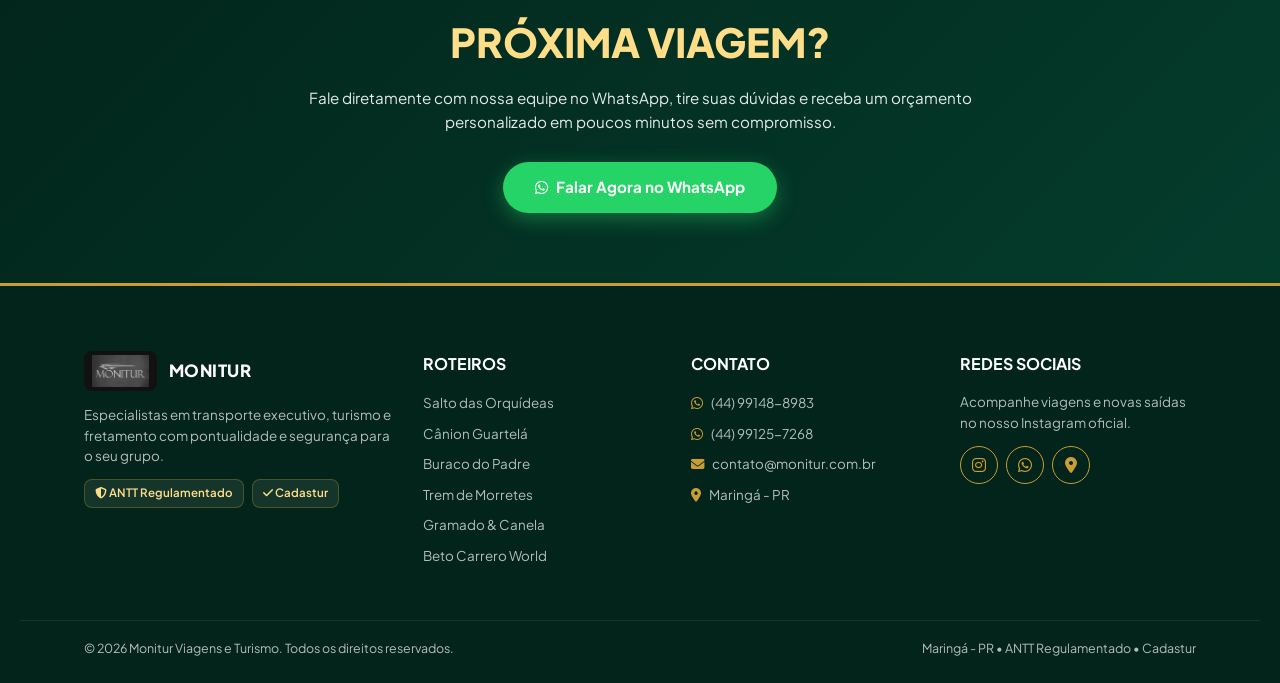
==== commit 0ec567d7: "Corrigir icone do card de Registro ANTT substituindo fa-shield-check por fa-shield-alt" ====
--- a/index.html
+++ b/index.html
@@ -139,7 +139,7 @@
             </p>
 
             <div class="hero-trust-bar">
-                <span class="hero-trust-pill"><i class="fas fa-shield-check"></i> ANTT Regulamentado</span>
+                <span class="hero-trust-pill"><i class="fas fa-shield-alt"></i> ANTT Regulamentado</span>
                 <span class="hero-trust-pill"><i class="fas fa-certificate"></i> Cadastur Regular</span>
                 <span class="hero-trust-pill"><i class="fas fa-user-shield"></i> Seguro RCF-V de Passageiros</span>
                 <span class="hero-trust-pill"><i class="fas fa-map-marker-alt"></i> Saídas de Maringá e Região</span>
@@ -225,7 +225,7 @@
         <div class="features-container">
             <div class="feature-box">
                 <div class="feature-icon-wrapper">
-                    <i class="fas fa-shield-check"></i>
+                    <i class="fas fa-shield-alt"></i>
                 </div>
                 <div class="feature-content">
                     <h4>Registro ANTT Regulamentado</h4>
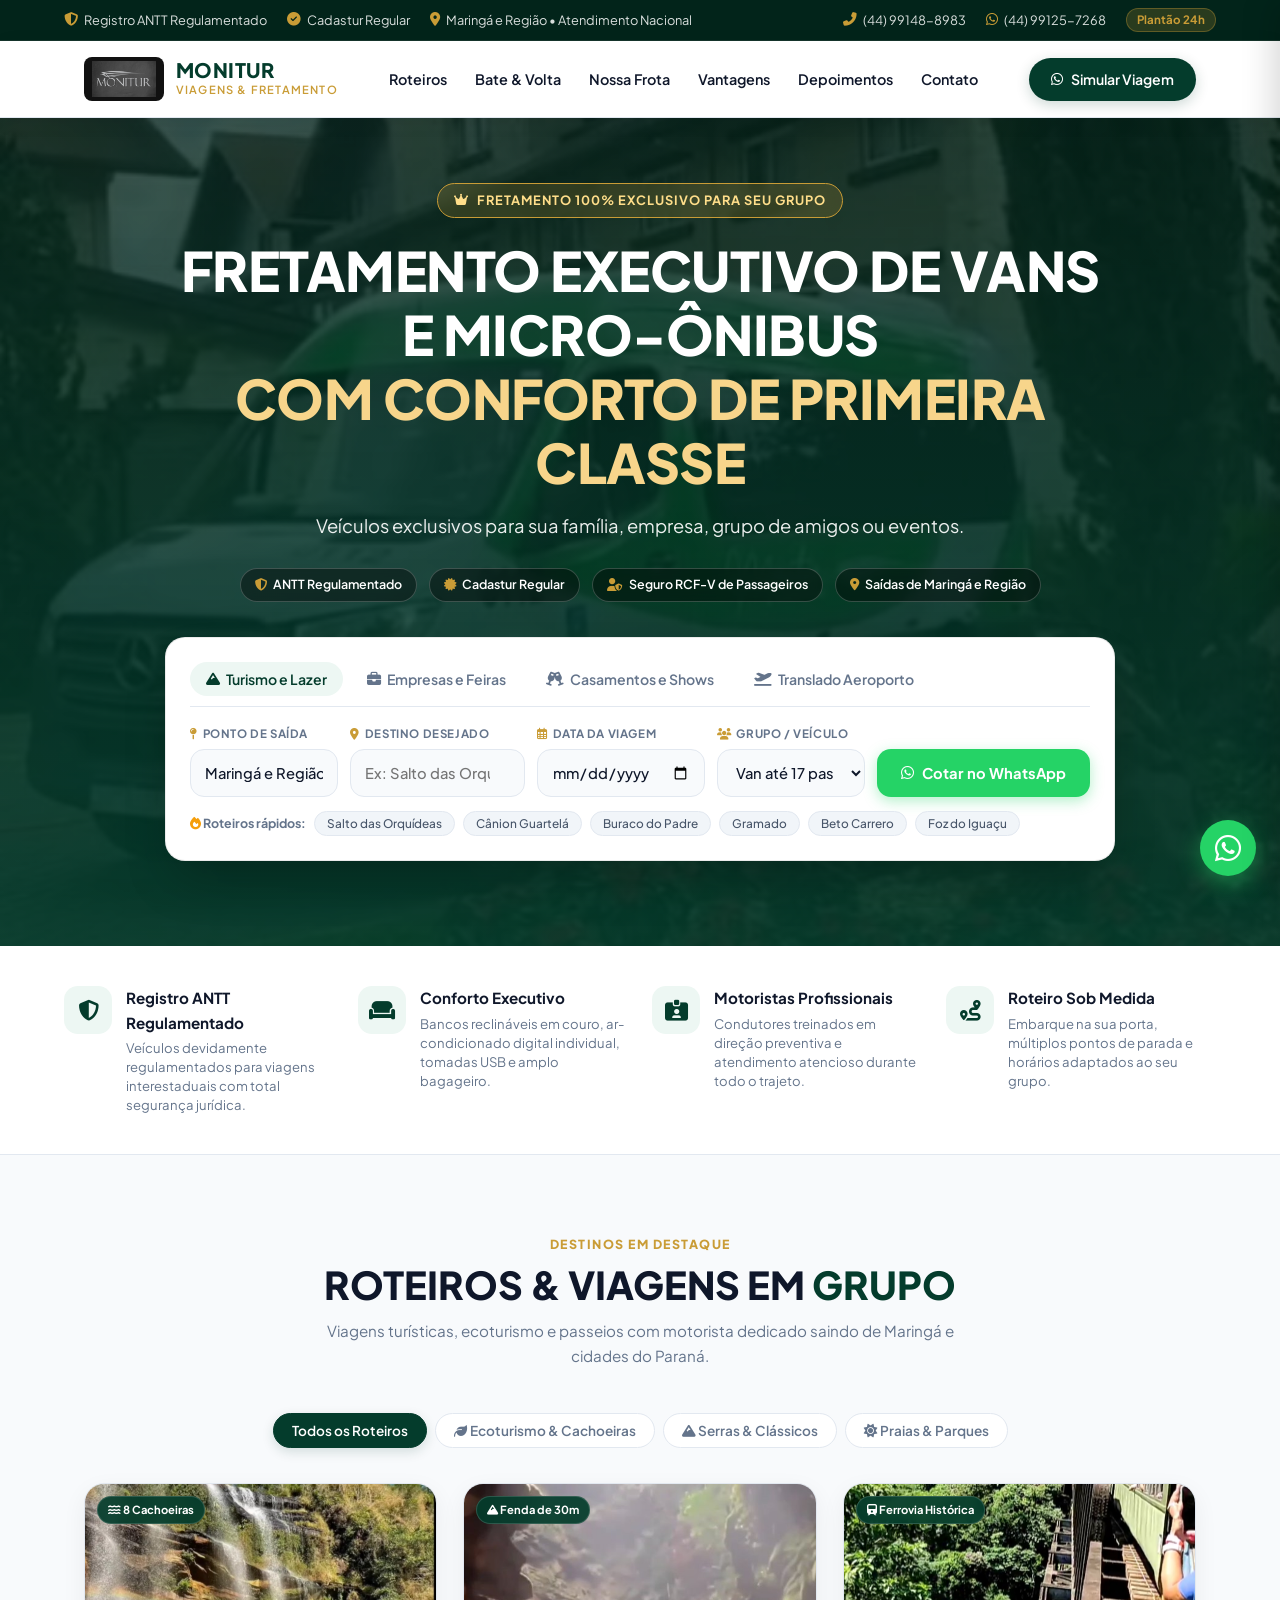
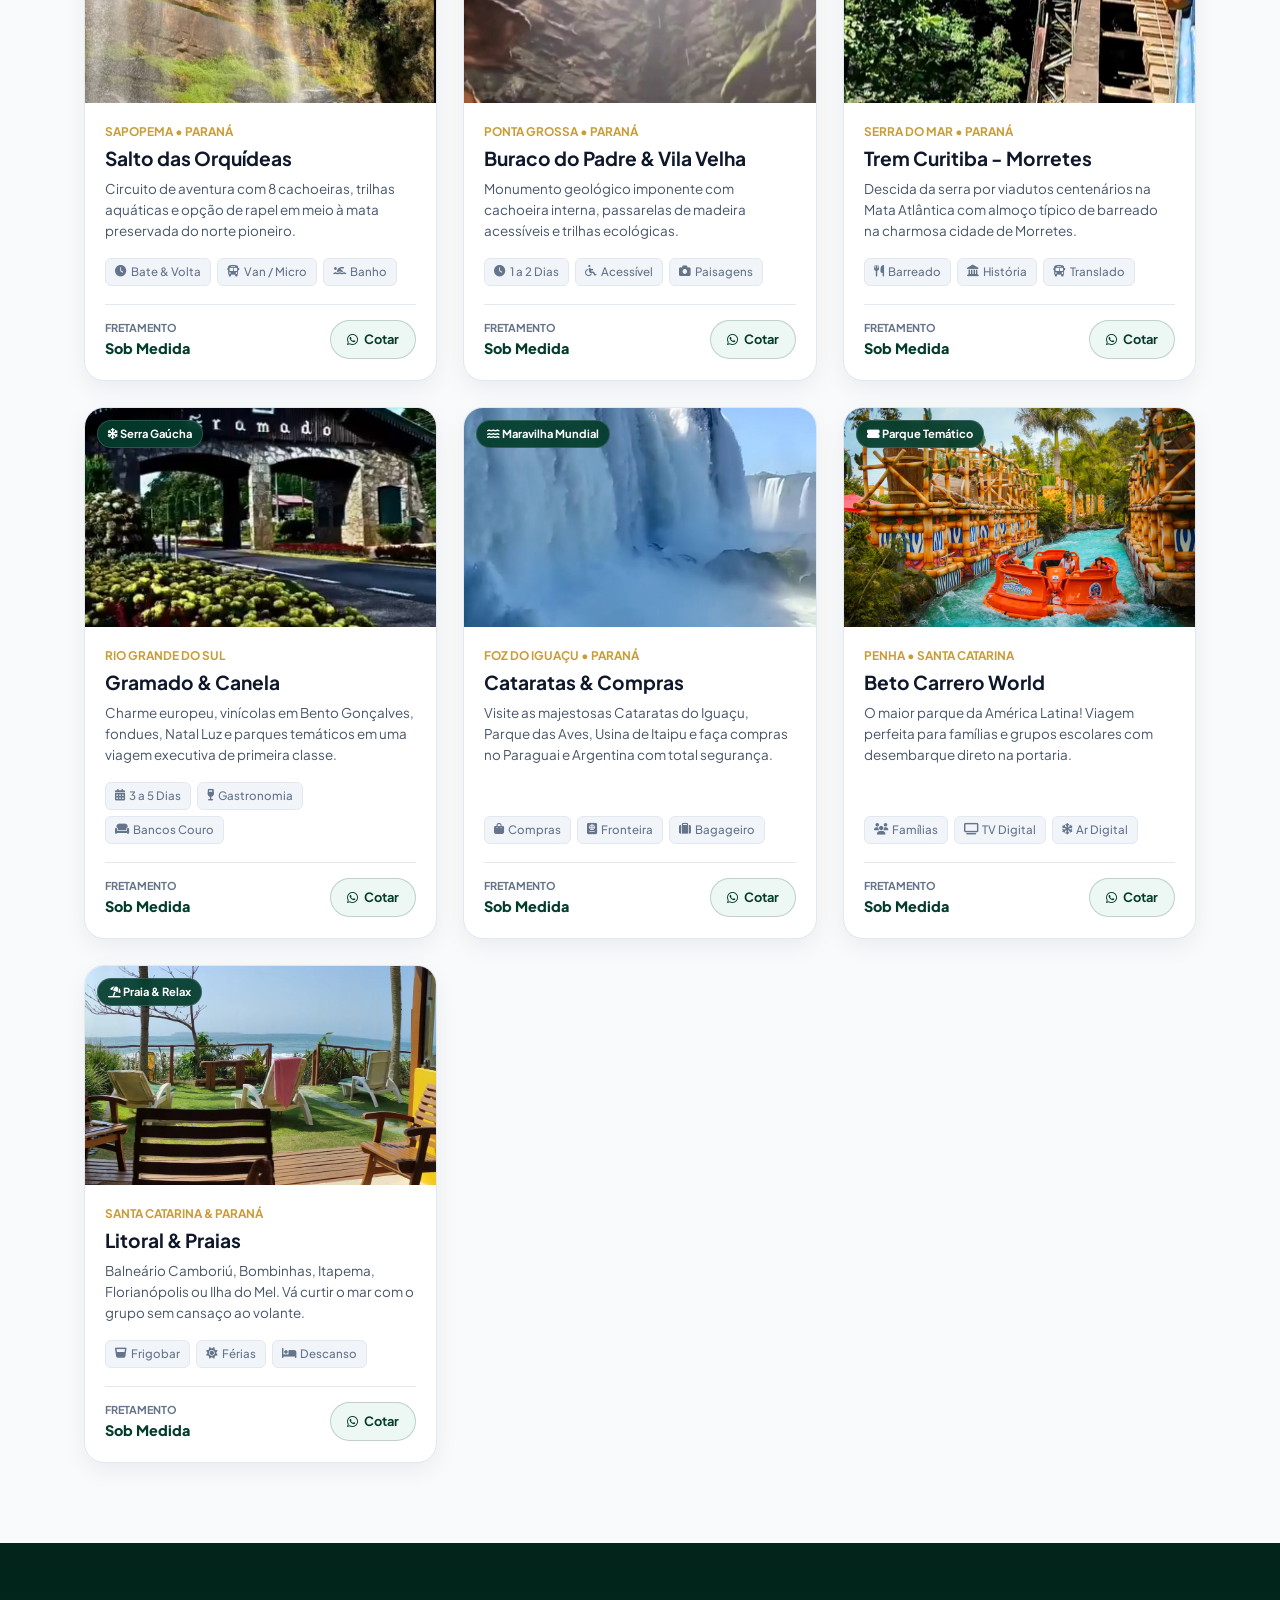
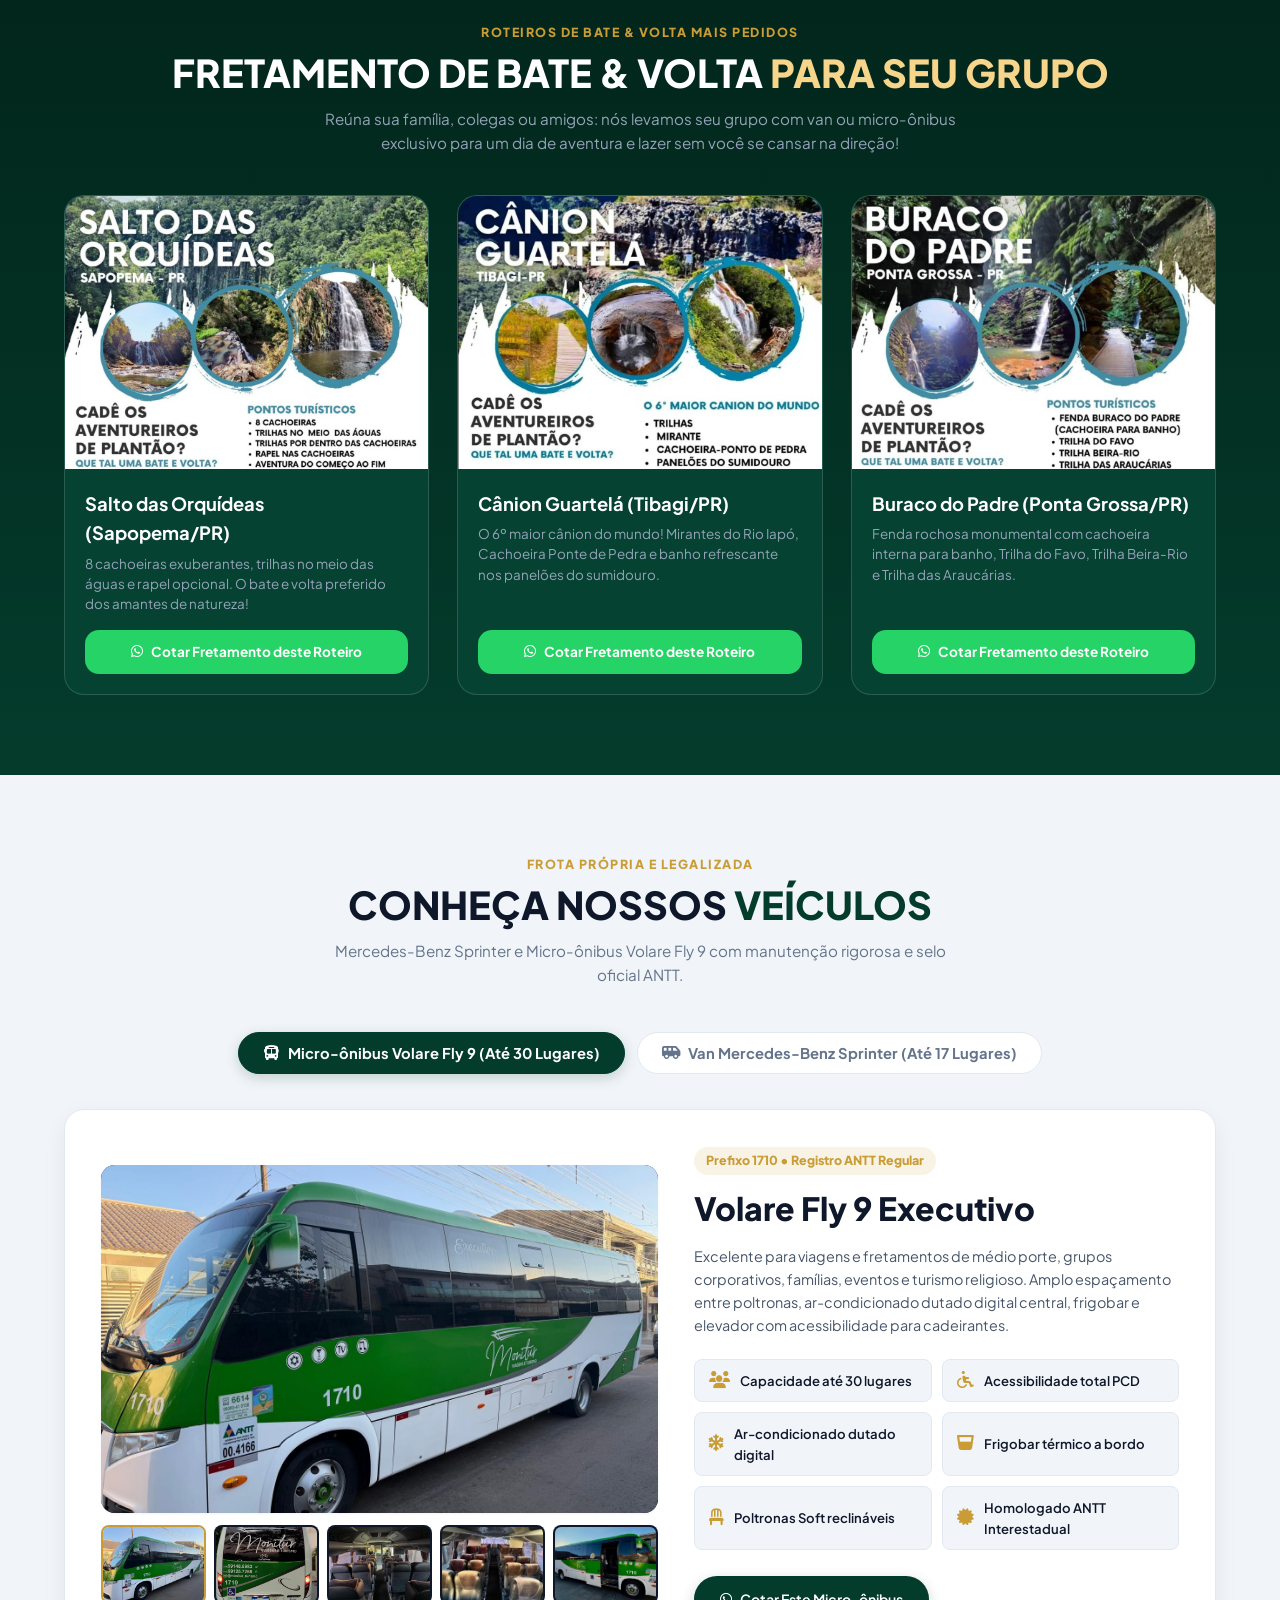
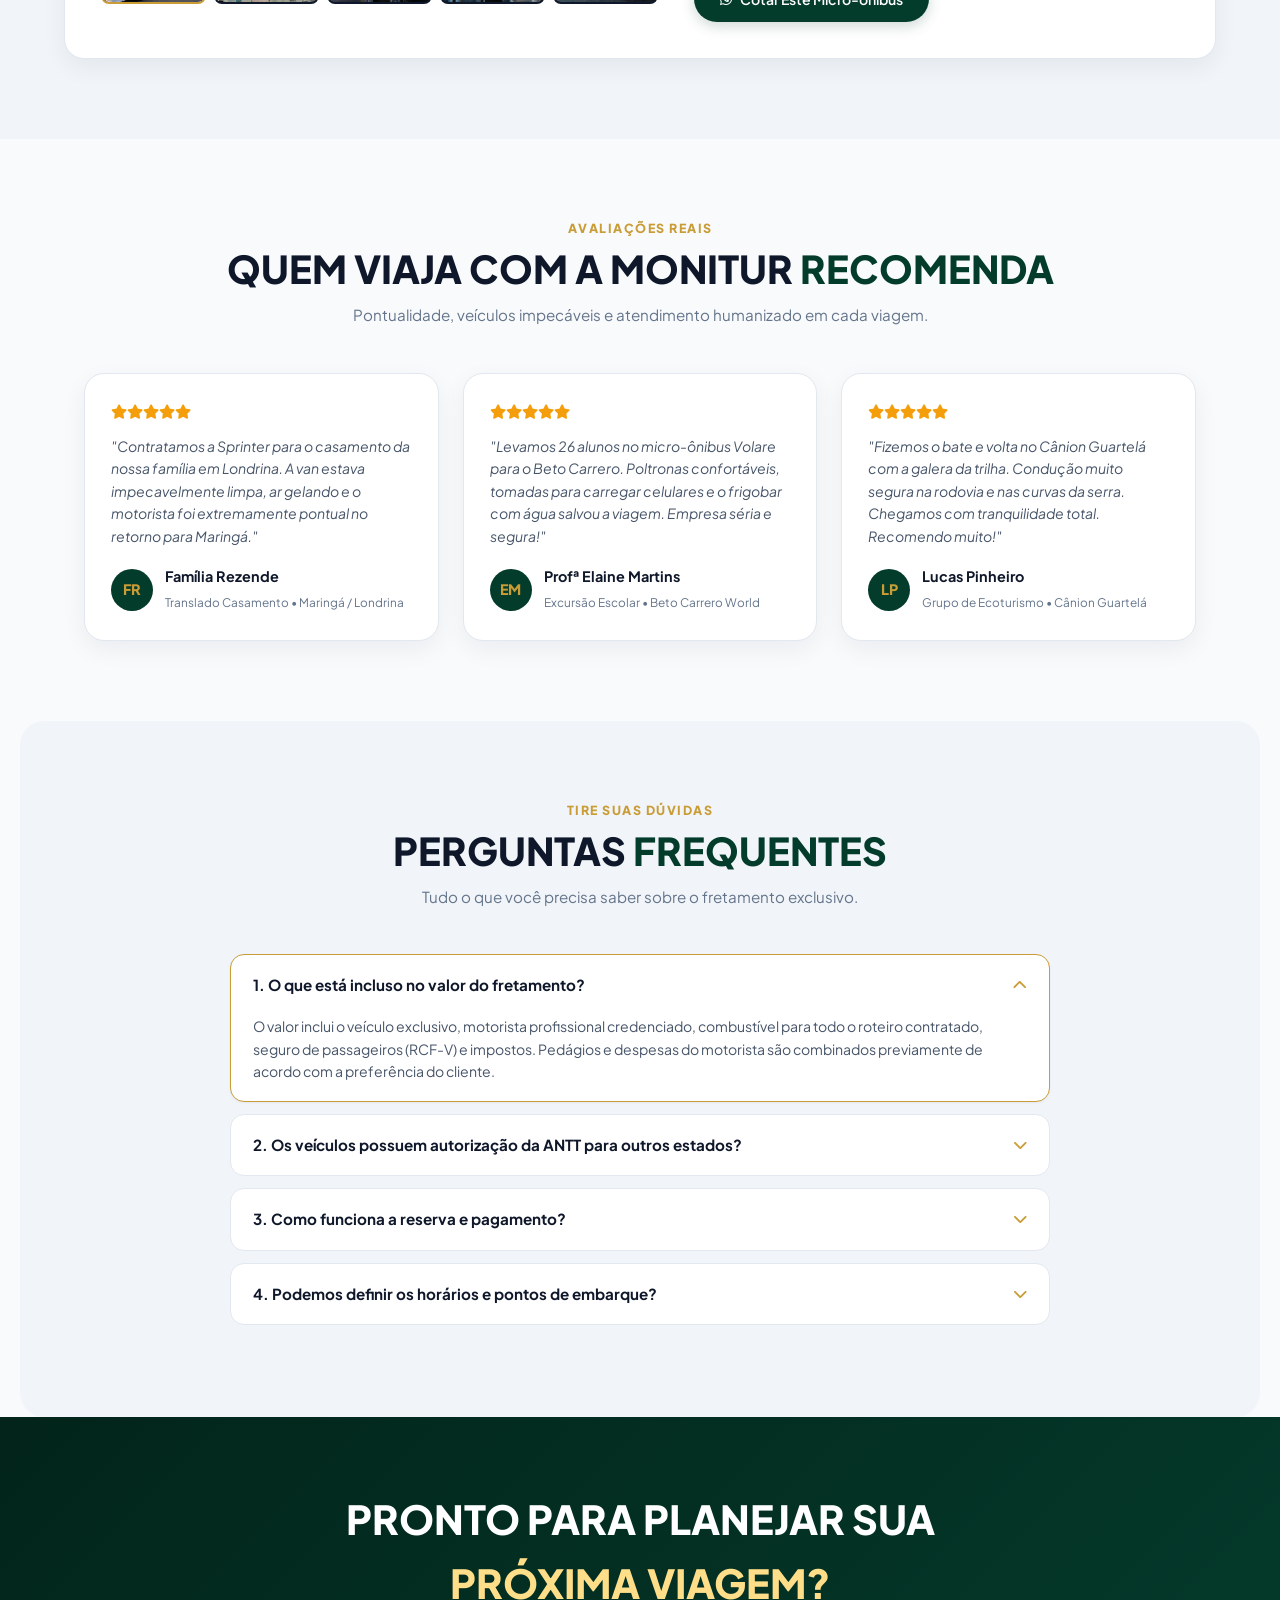
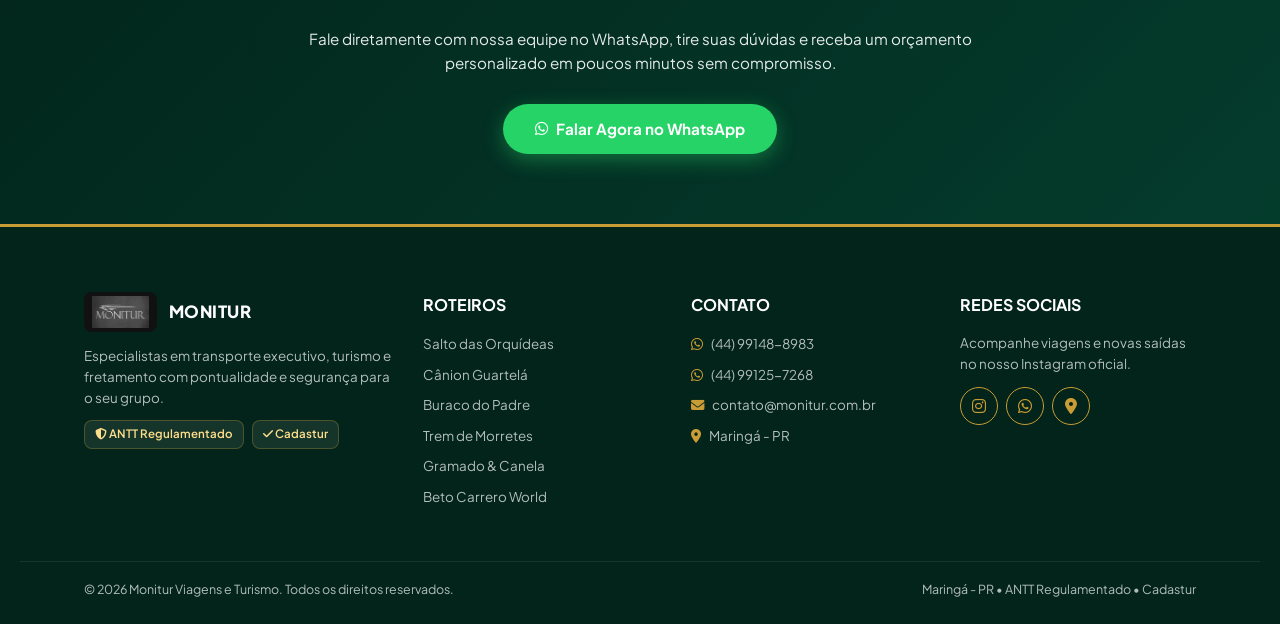
==== commit cfa9875d: "Update vehicle description in index.html Removed a sentence about vehicle rental details." ====
--- a/index.html
+++ b/index.html
@@ -135,7 +135,7 @@
                 <span>COM CONFORTO DE PRIMEIRA CLASSE</span>
             </h1>
             <p class="hero-subtitle">
-                Veículos exclusivos para sua família, empresa, grupo de amigos ou eventos. Não fazemos excursões abertas: você aluga o veículo completo com motorista particular, horários flexíveis e privacidade total saindo de Maringá e região para todo o Brasil.
+                Veículos exclusivos para sua família, empresa, grupo de amigos ou eventos.
             </p>
 
             <div class="hero-trust-bar">
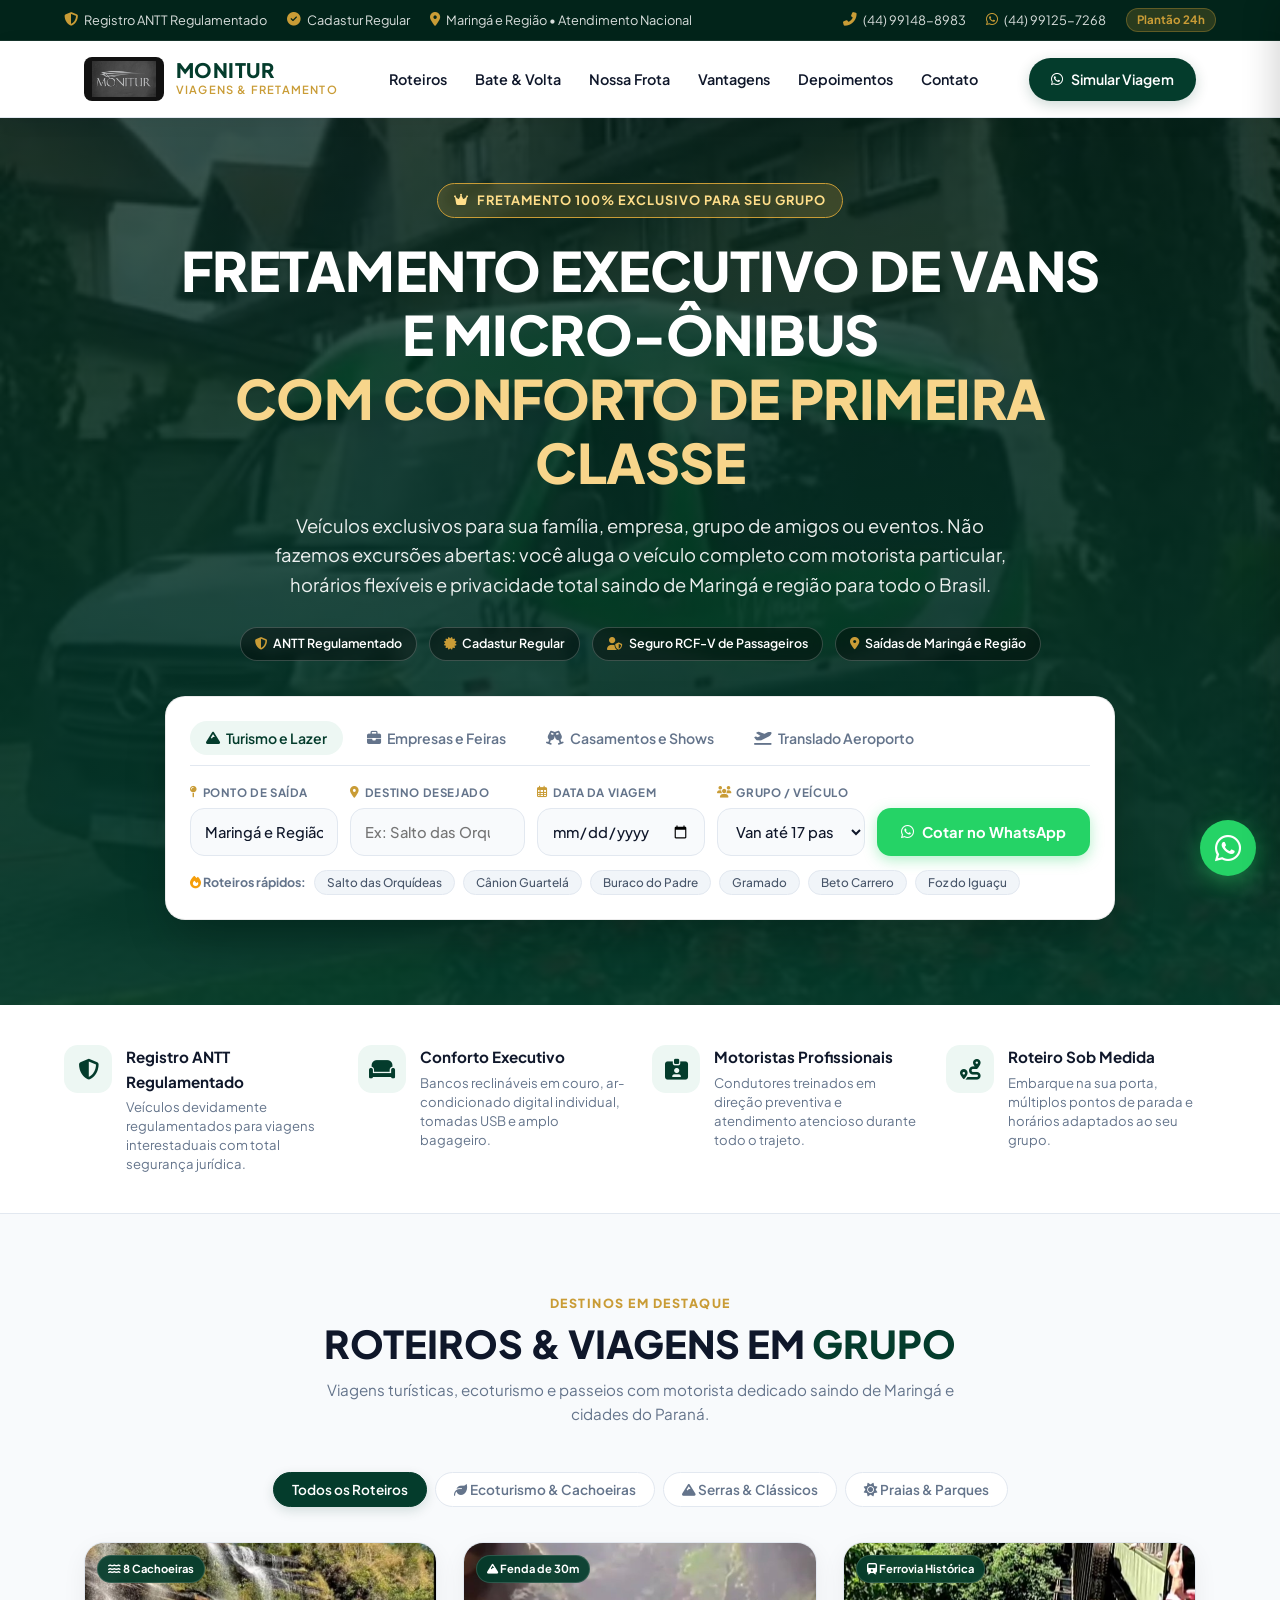
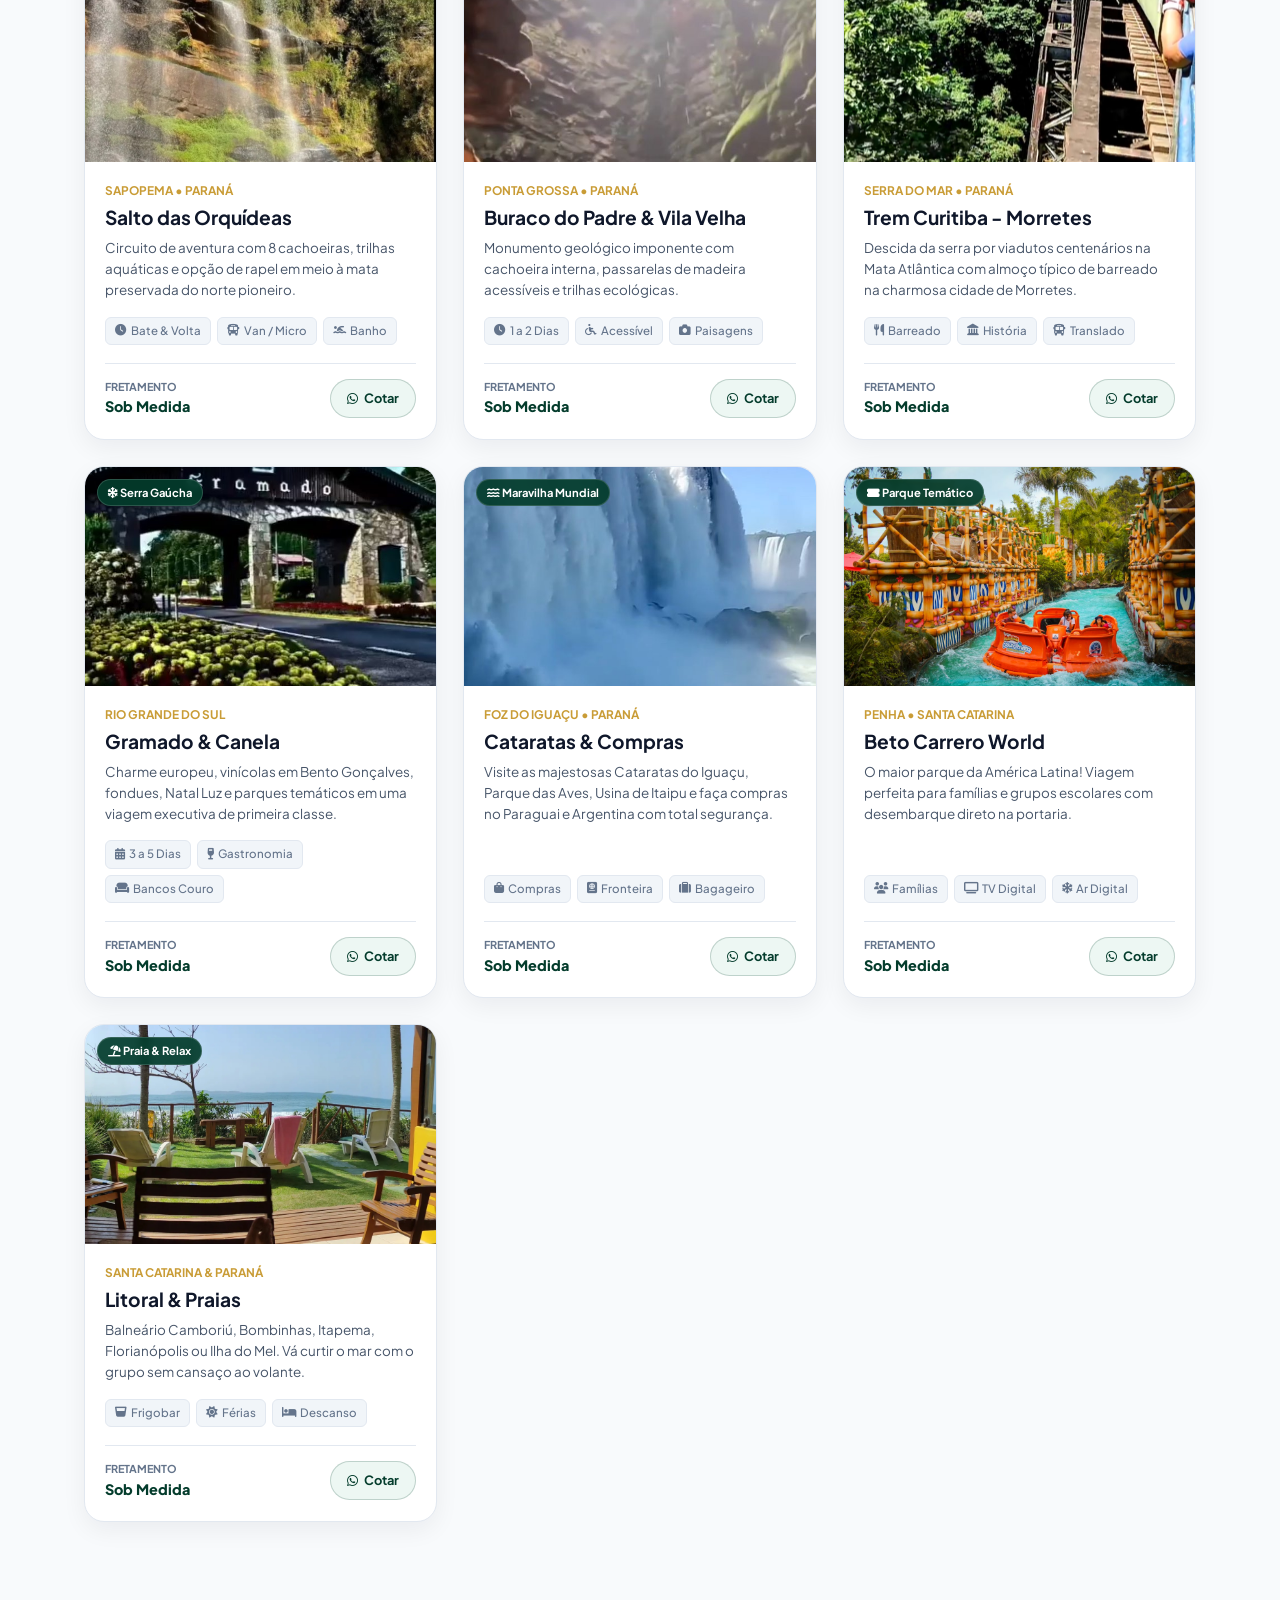
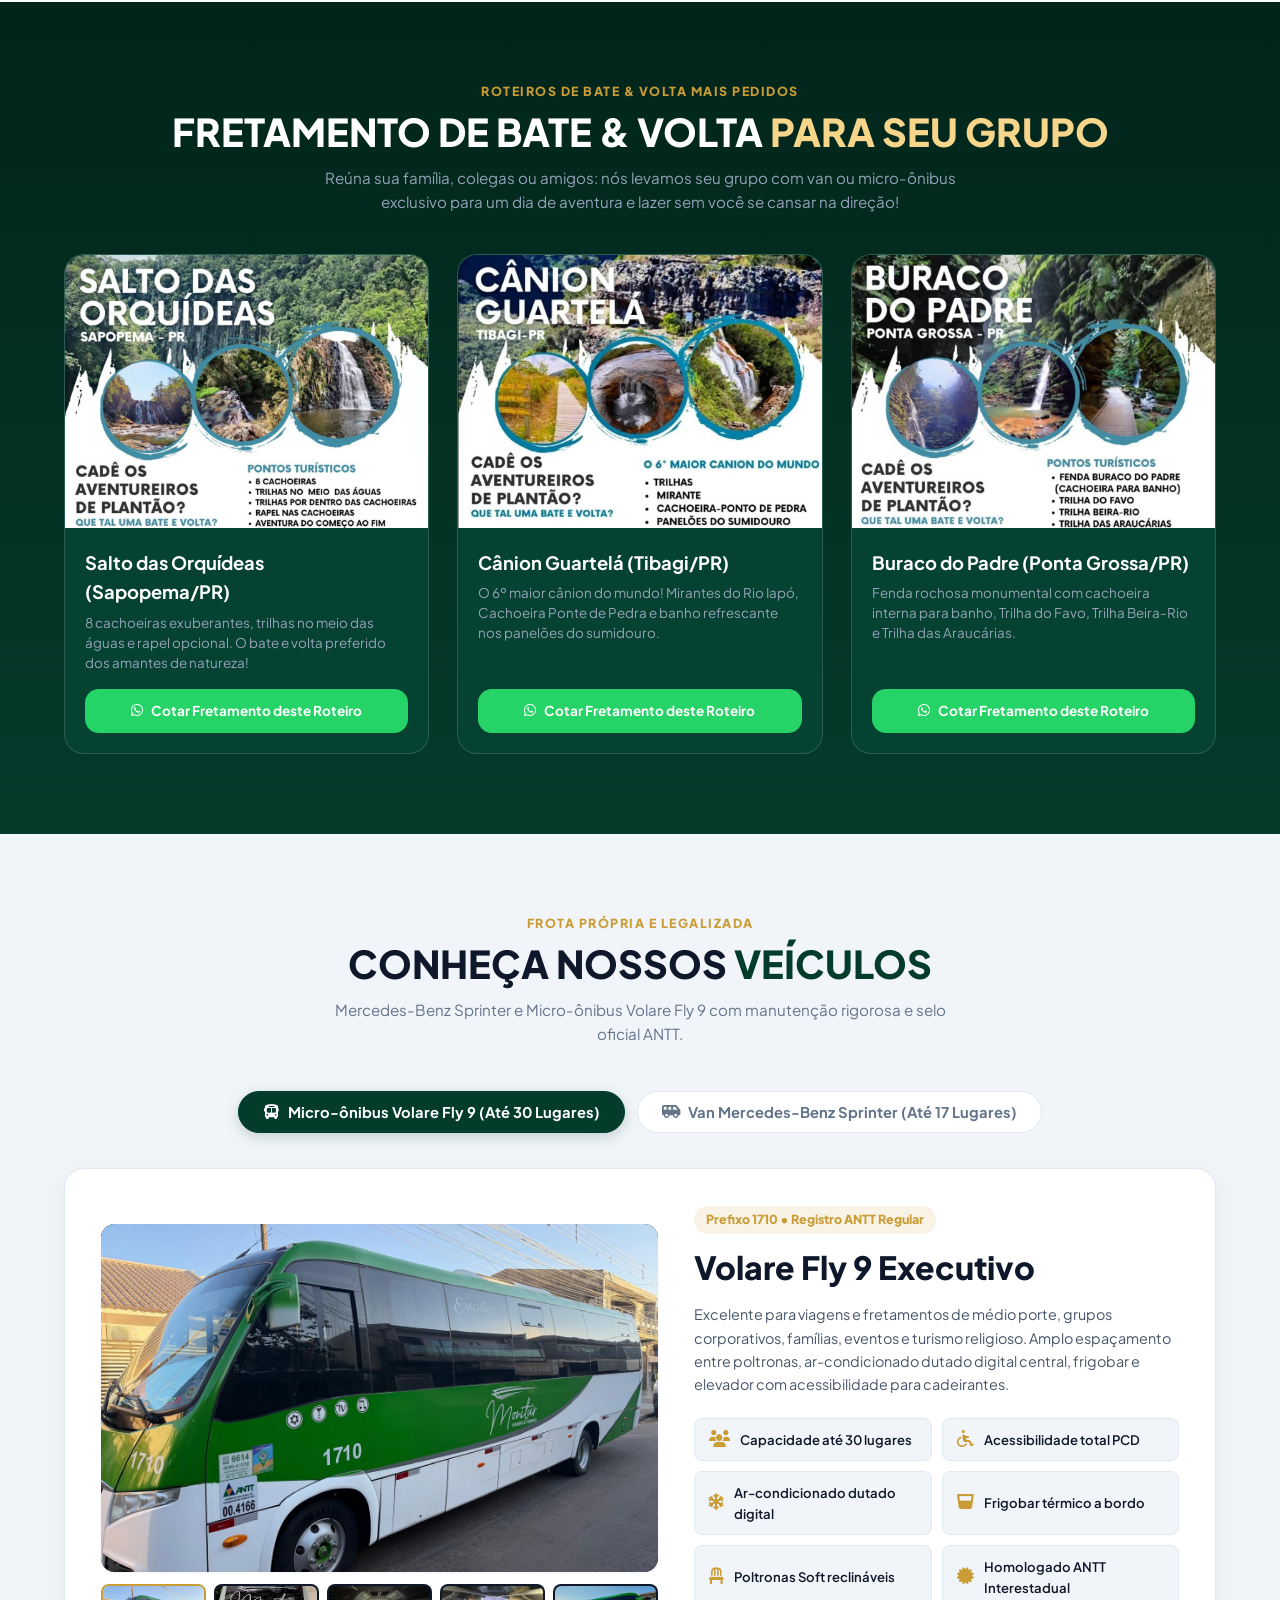
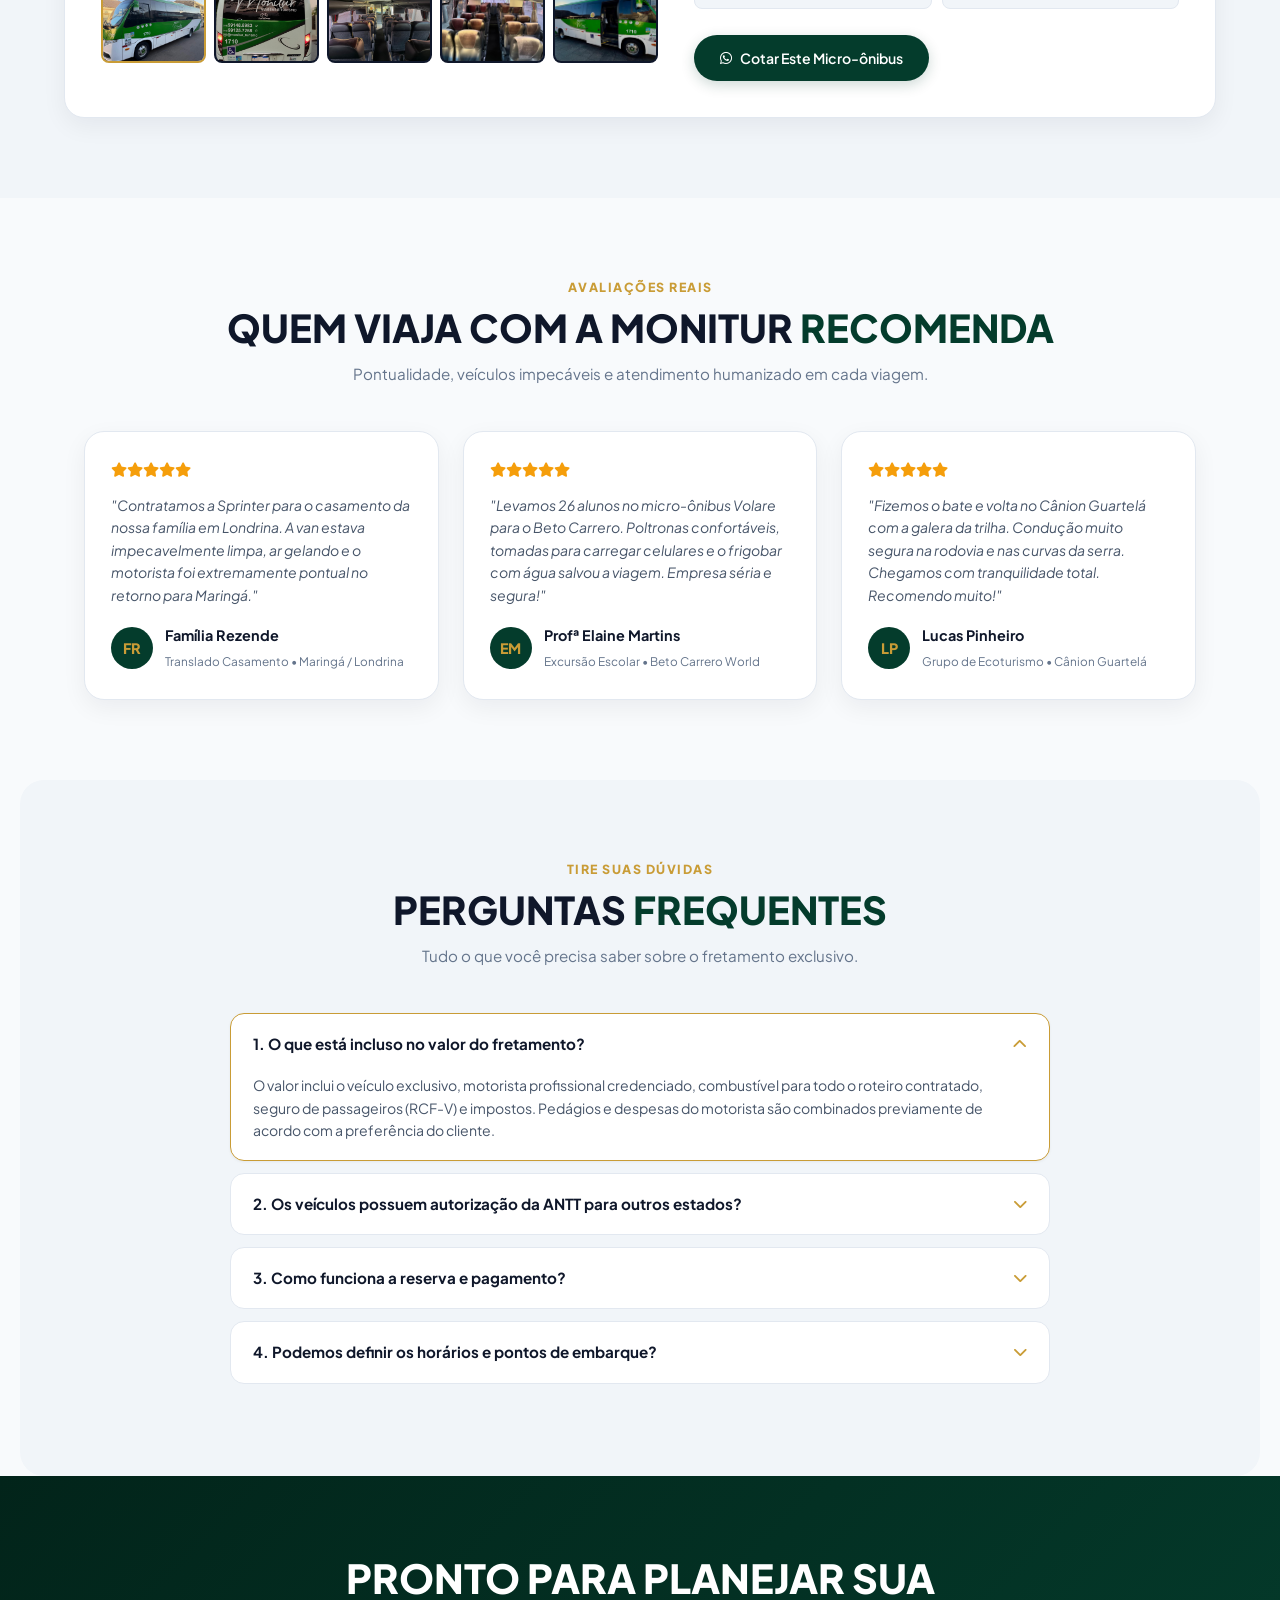
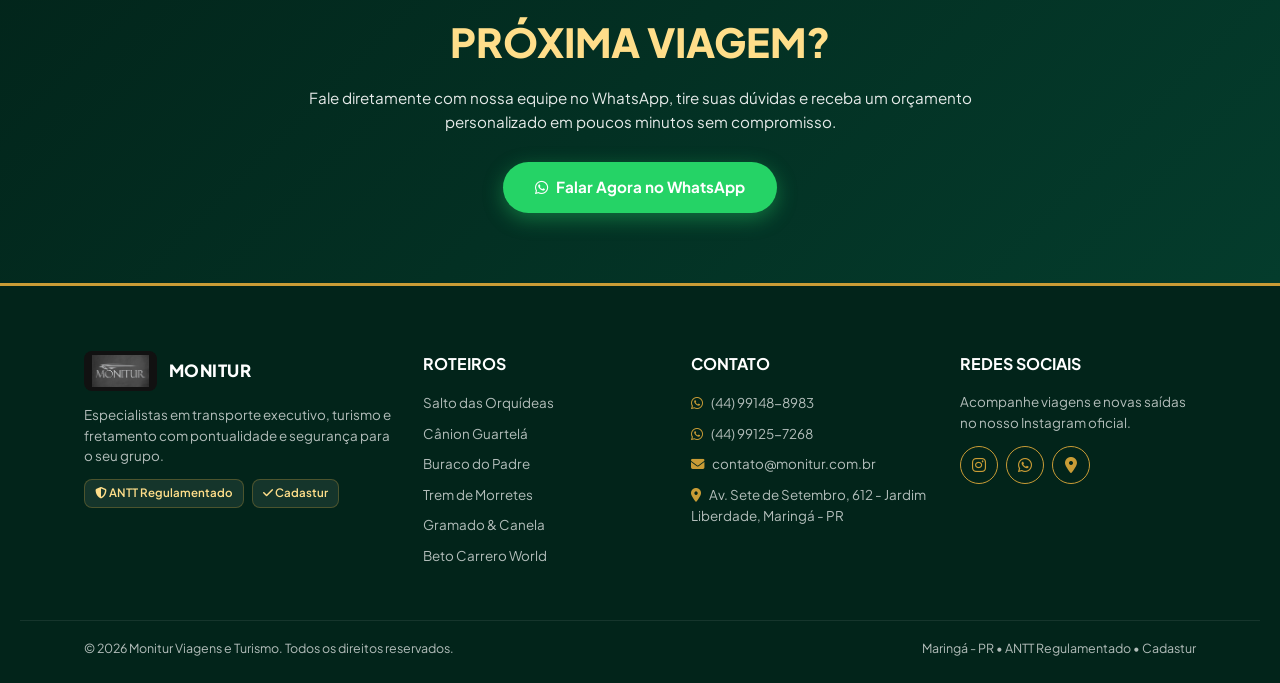
==== commit 279e8e6b: "Update index.html" ====
--- a/index.html
+++ b/index.html
@@ -135,7 +135,7 @@
                 <span>COM CONFORTO DE PRIMEIRA CLASSE</span>
             </h1>
             <p class="hero-subtitle">
-                Veículos exclusivos para sua família, empresa, grupo de amigos ou eventos.
+                Veículos exclusivos para sua família, empresa, grupo de amigos ou eventos. Não fazemos excursões abertas: você aluga o veículo completo com motorista particular, horários flexíveis e privacidade total saindo de Maringá e região para todo o Brasil.
             </p>
 
             <div class="hero-trust-bar">
@@ -802,10 +802,10 @@
             <div class="footer-column-item">
                 <h3>CONTATO</h3>
                 <ul>
-                    <li><i class="fab fa-whatsapp" style="color:var(--accent); margin-right:6px;"></i> (44) 99148-8983</li>
-                    <li><i class="fab fa-whatsapp" style="color:var(--accent); margin-right:6px;"></i> (44) 99125-7268</li>
-                    <li><i class="fas fa-envelope" style="color:var(--accent); margin-right:6px;"></i> contato@monitur.com.br</li>
-                    <li><i class="fas fa-map-marker-alt" style="color:var(--accent); margin-right:6px;"></i> Maringá - PR</li>
+                    <li><a href="https://wa.me/5544991488983" target="_blank" rel="noopener noreferrer" style="color:inherit; text-decoration:none;"><i class="fab fa-whatsapp" style="color:var(--accent); margin-right:6px;"></i> (44) 99148-8983</a></li>
+                    <li><a href="https://wa.me/5544991257268" target="_blank" rel="noopener noreferrer" style="color:inherit; text-decoration:none;"><i class="fab fa-whatsapp" style="color:var(--accent); margin-right:6px;"></i> (44) 99125-7268</a></li>
+                    <li><a href="mailto:contato@monitur.com.br" style="color:inherit; text-decoration:none;"><i class="fas fa-envelope" style="color:var(--accent); margin-right:6px;"></i> contato@monitur.com.br</a></li>
+                    <li><a href="https://www.google.com/maps/search/?api=1&query=Monitur+Transporte+e+Turismo+Maring%C3%A1,+Av.+Sete+de+Setembro,+612+-+Jardim+Liberdade,+Maring%C3%A1+-+PR" target="_blank" rel="noopener noreferrer" style="color:inherit; text-decoration:none;"><i class="fas fa-map-marker-alt" style="color:var(--accent); margin-right:6px;"></i> Av. Sete de Setembro, 612 - Jardim Liberdade, Maringá - PR</a></li>
                 </ul>
             </div>
 
@@ -819,7 +819,7 @@
                     <a href="https://wa.me/5544991488983" class="social-circle-link" target="_blank" aria-label="WhatsApp">
                         <i class="fab fa-whatsapp"></i>
                     </a>
-                    <a href="https://www.google.com/maps/search/Monitur+Turismo" class="social-circle-link" target="_blank" aria-label="Localização">
+                    <a href="https://www.google.com/maps/search/?api=1&query=Monitur+Transporte+e+Turismo+Maring%C3%A1,+Av.+Sete+de+Setembro,+612+-+Jardim+Liberdade,+Maring%C3%A1+-+PR" class="social-circle-link" target="_blank" rel="noopener noreferrer" aria-label="Google Maps">
                         <i class="fas fa-map-marker-alt"></i>
                     </a>
                 </div>
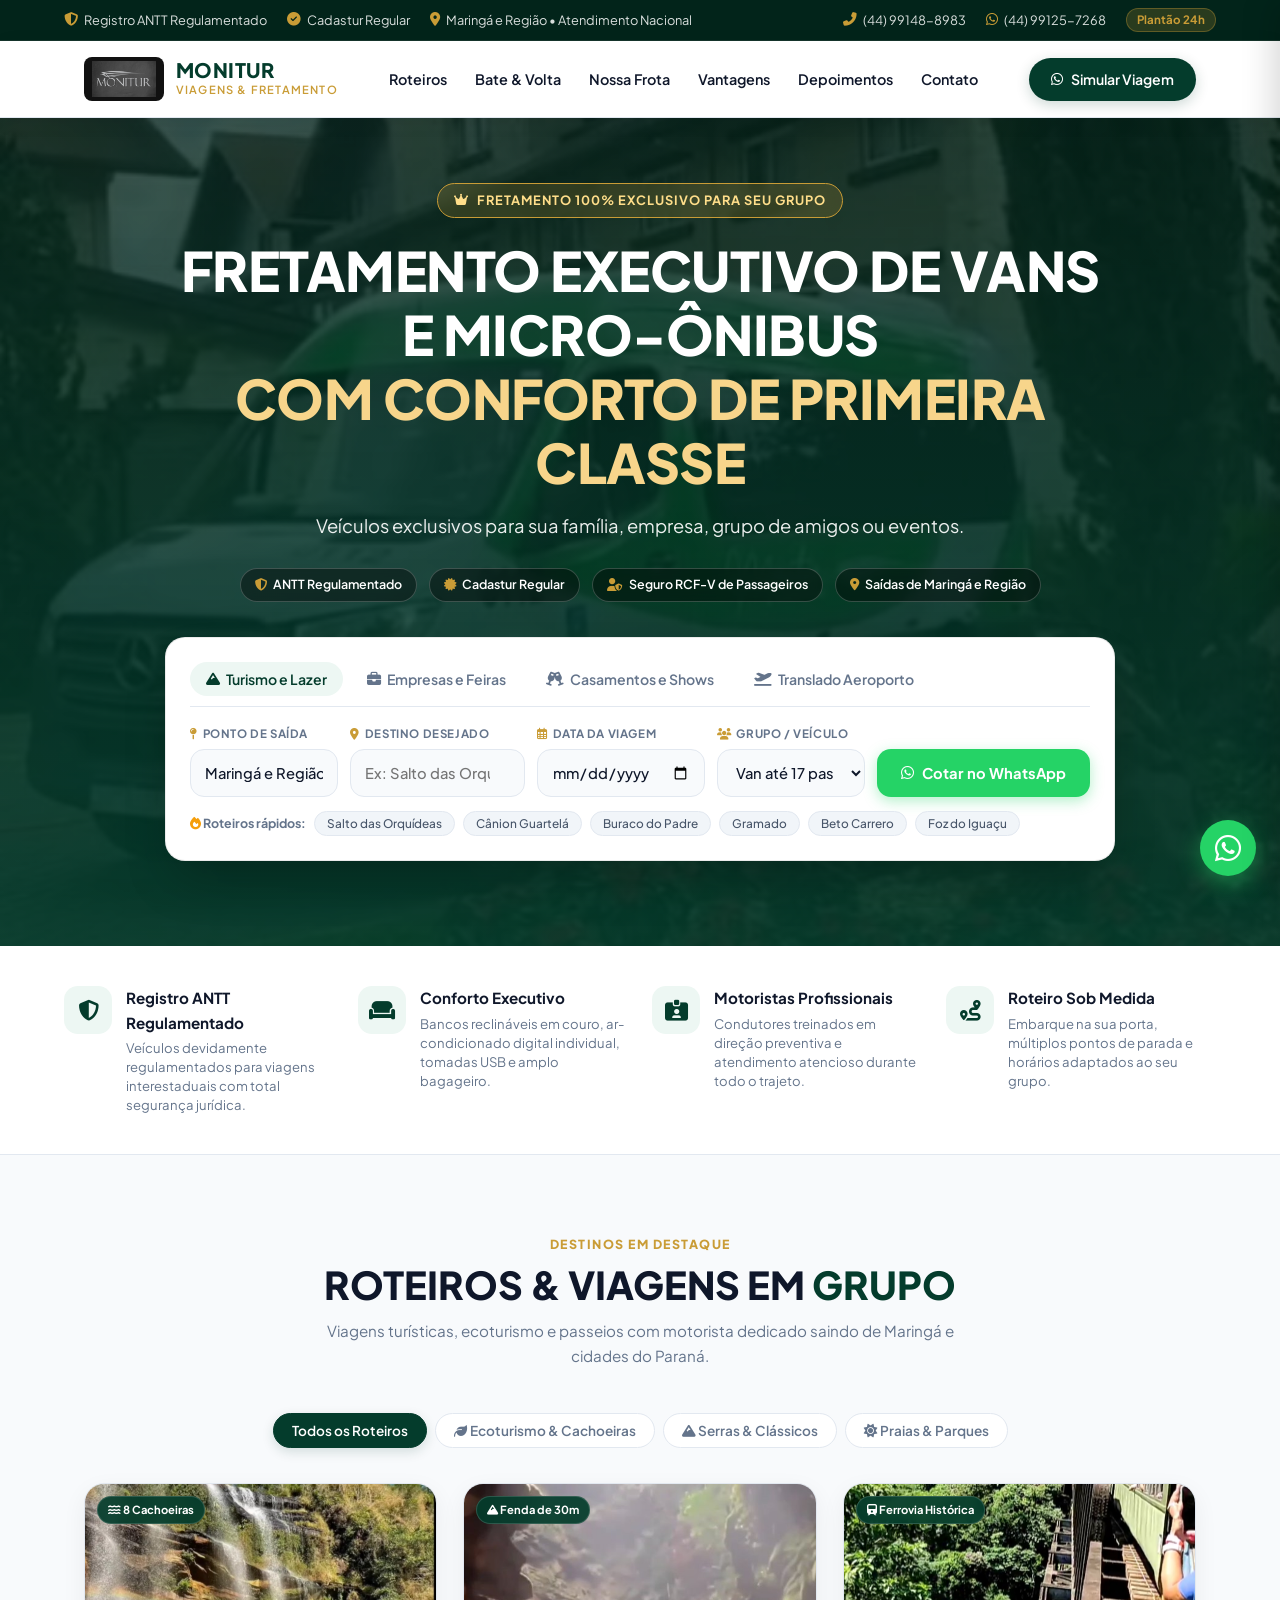
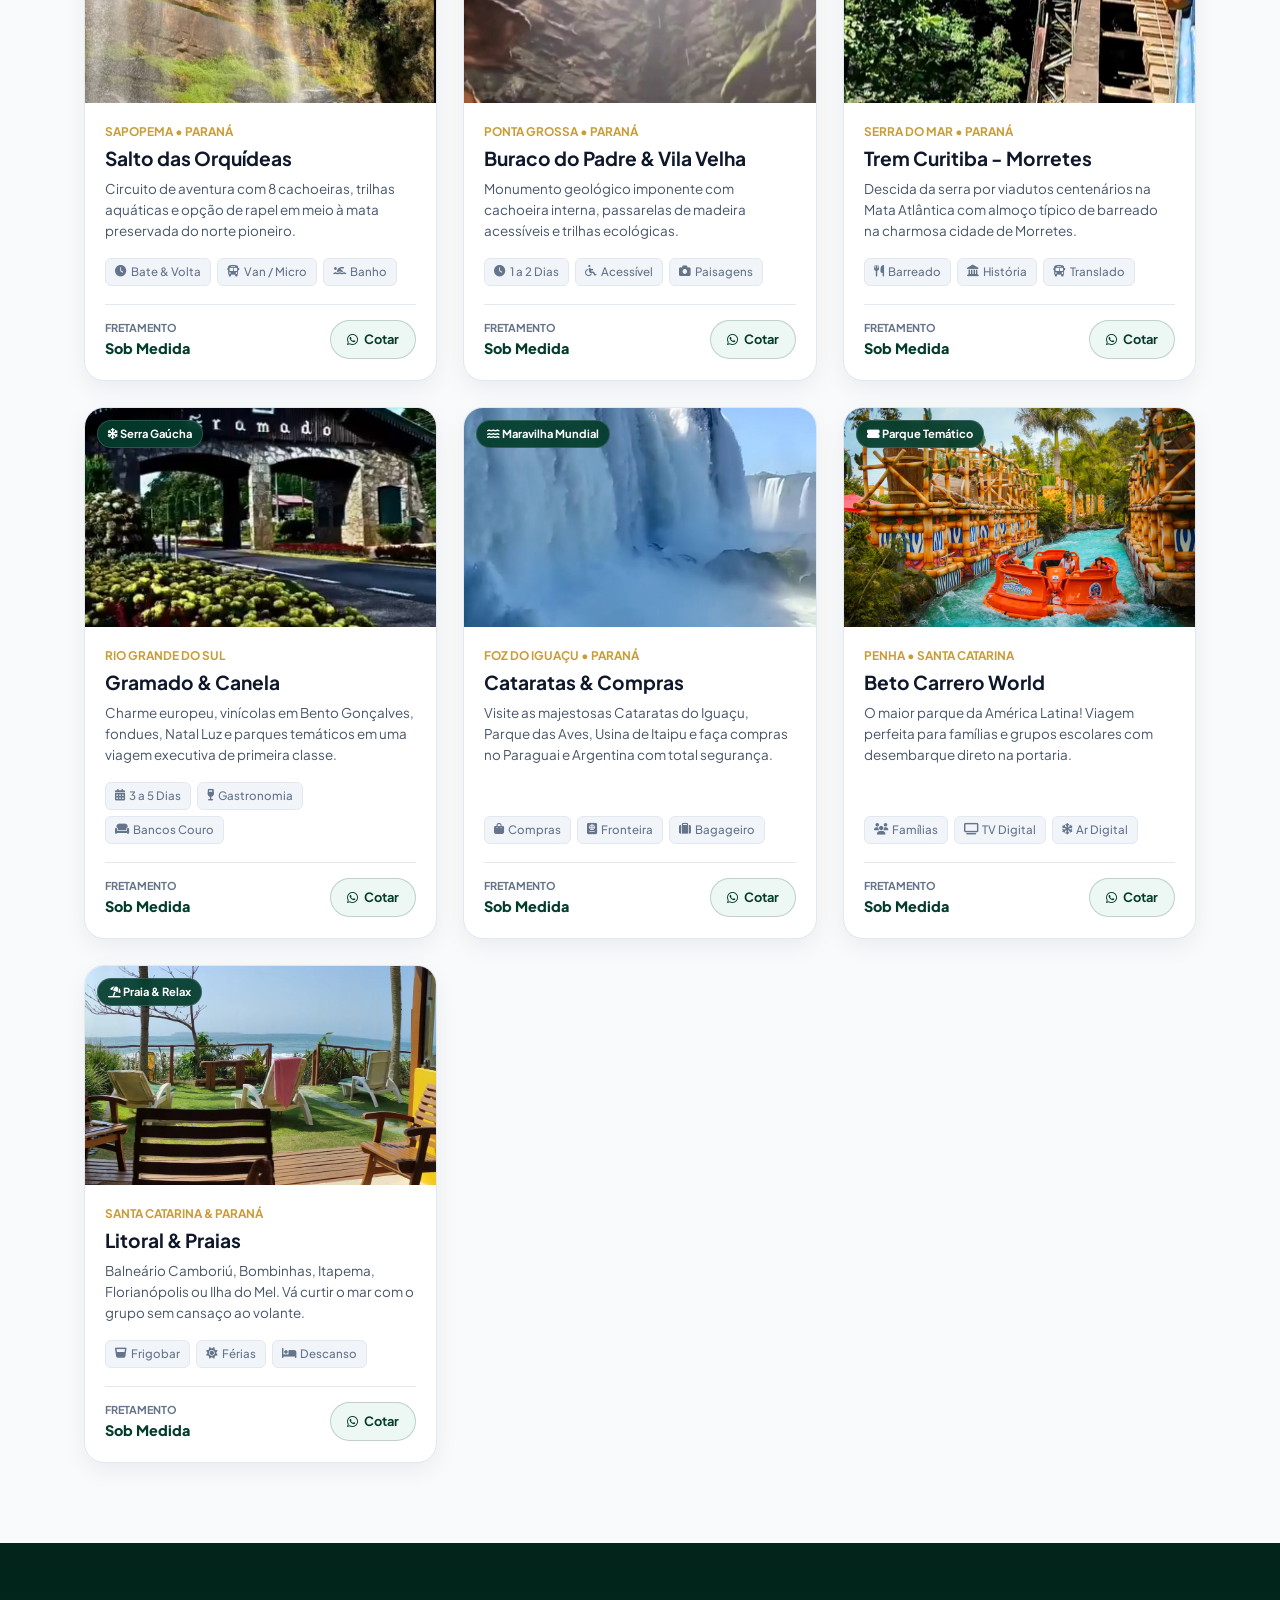
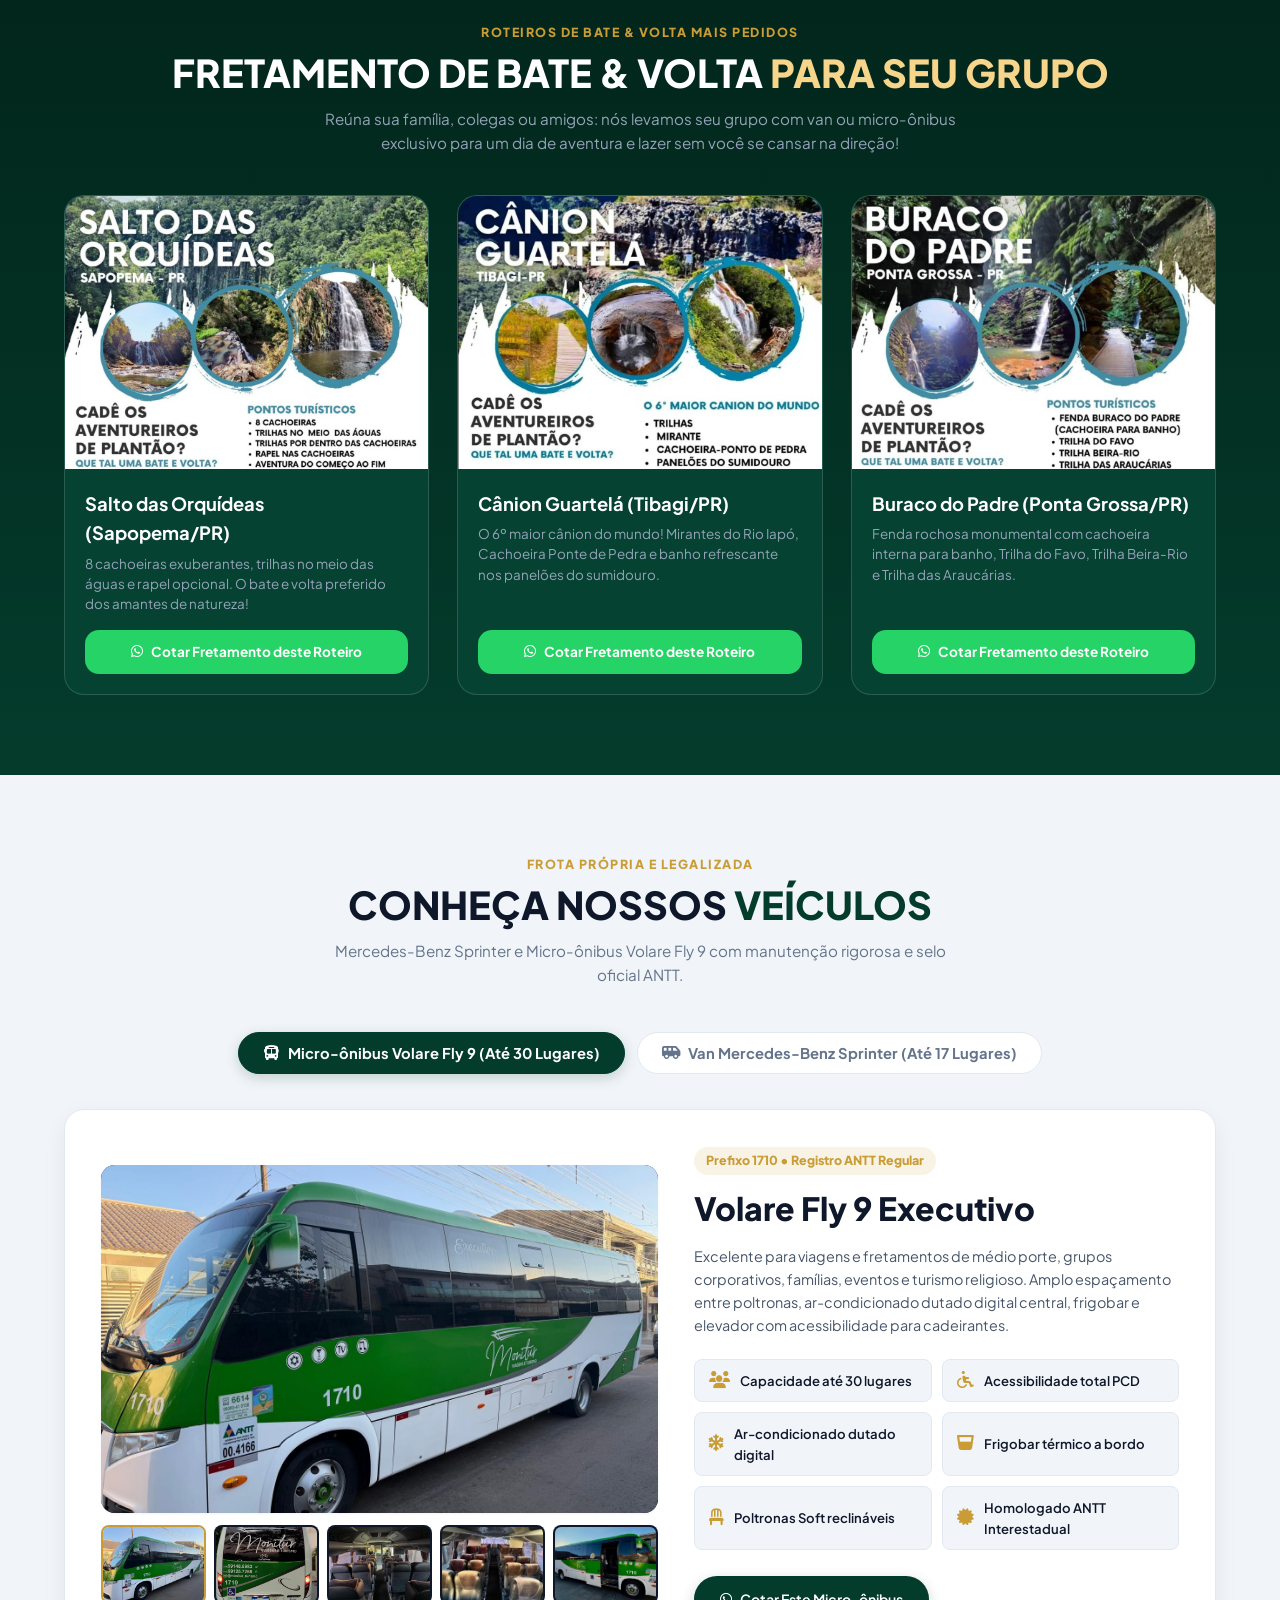
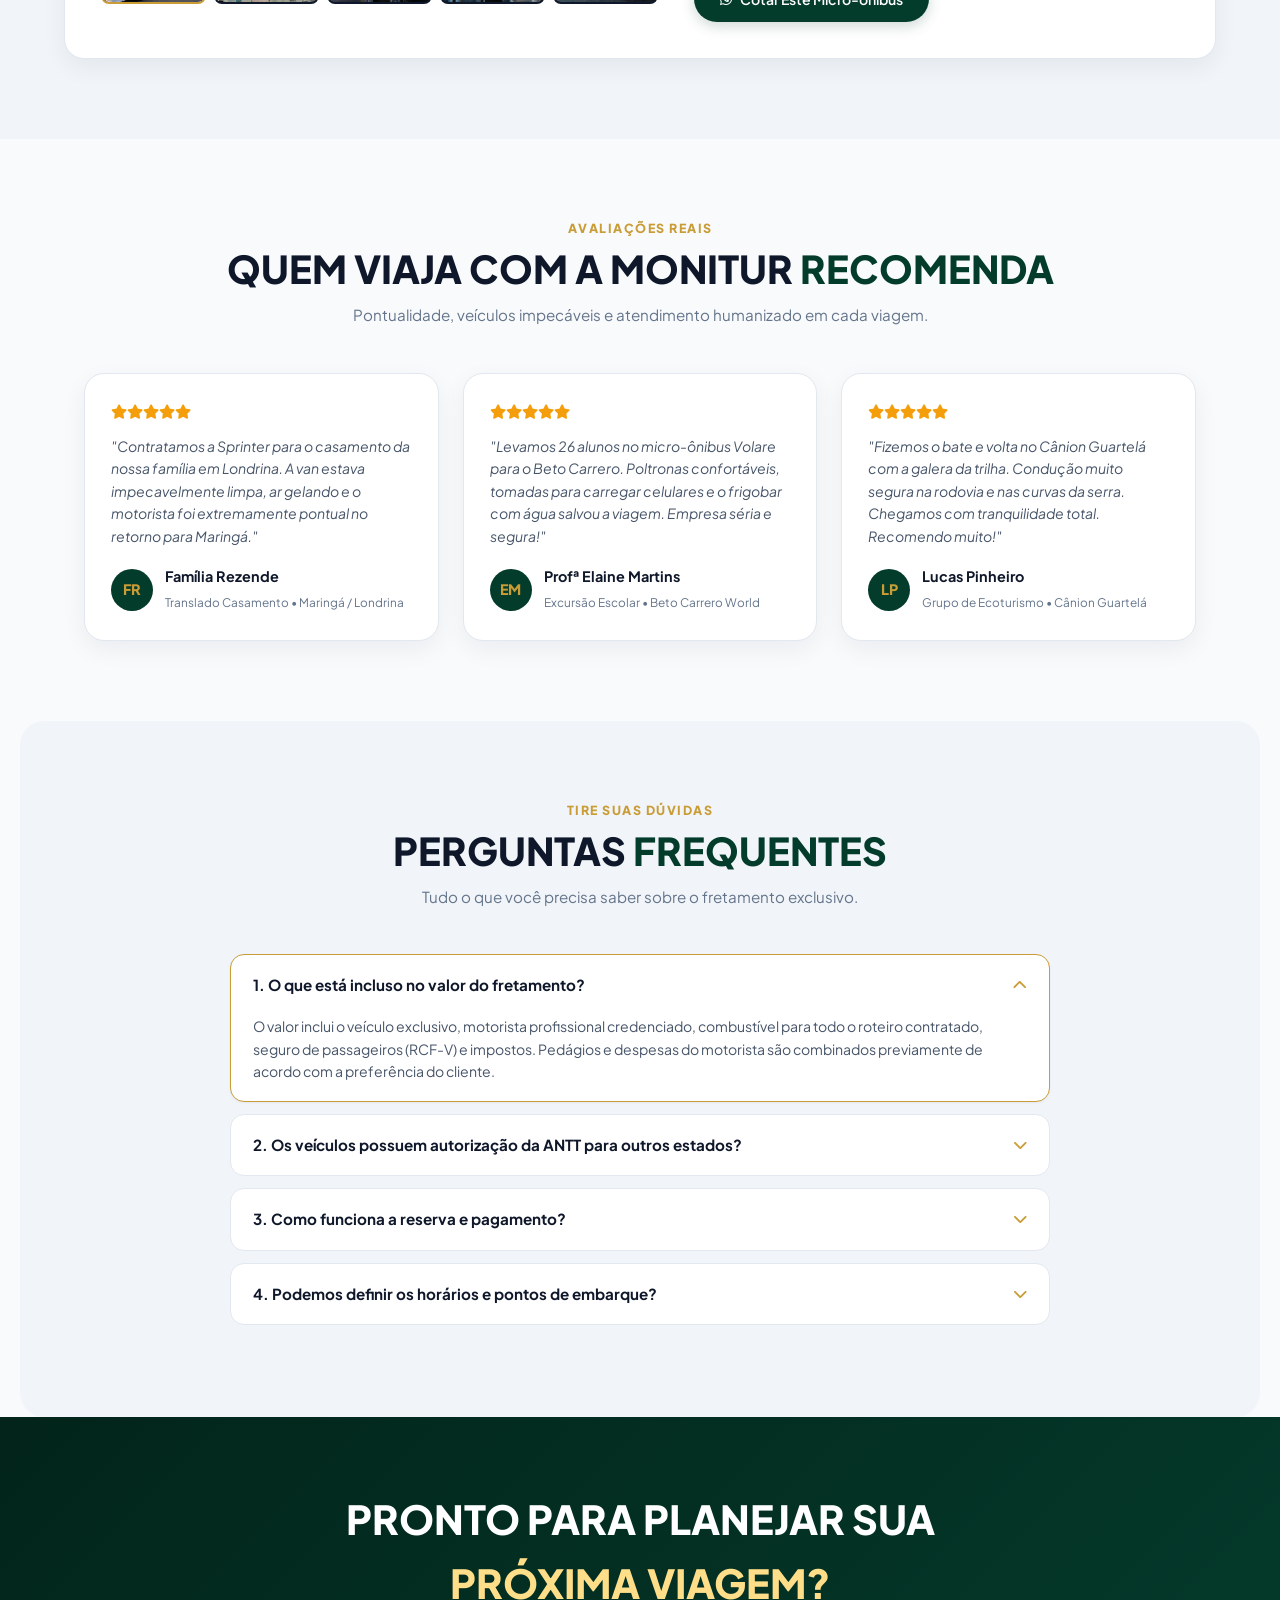
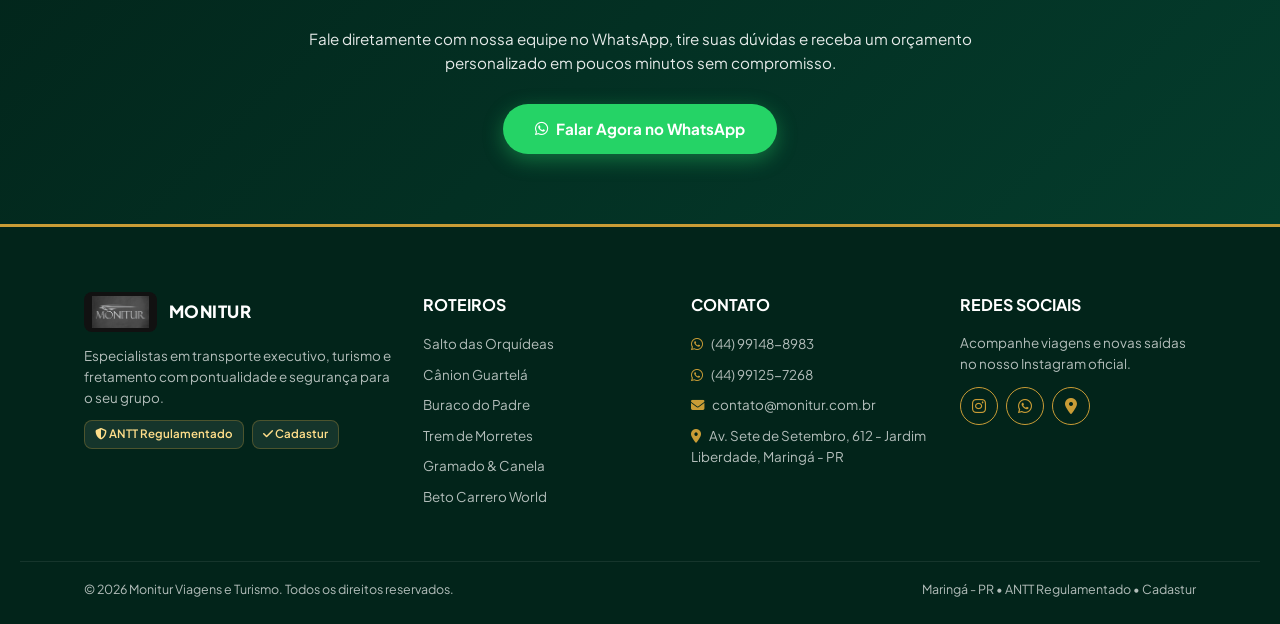
==== commit a59acb52: "Update index.html" ====
--- a/index.html
+++ b/index.html
@@ -135,7 +135,7 @@
                 <span>COM CONFORTO DE PRIMEIRA CLASSE</span>
             </h1>
             <p class="hero-subtitle">
-                Veículos exclusivos para sua família, empresa, grupo de amigos ou eventos. Não fazemos excursões abertas: você aluga o veículo completo com motorista particular, horários flexíveis e privacidade total saindo de Maringá e região para todo o Brasil.
+                Veículos exclusivos para sua família, empresa, grupo de amigos ou eventos.
             </p>
 
             <div class="hero-trust-bar">
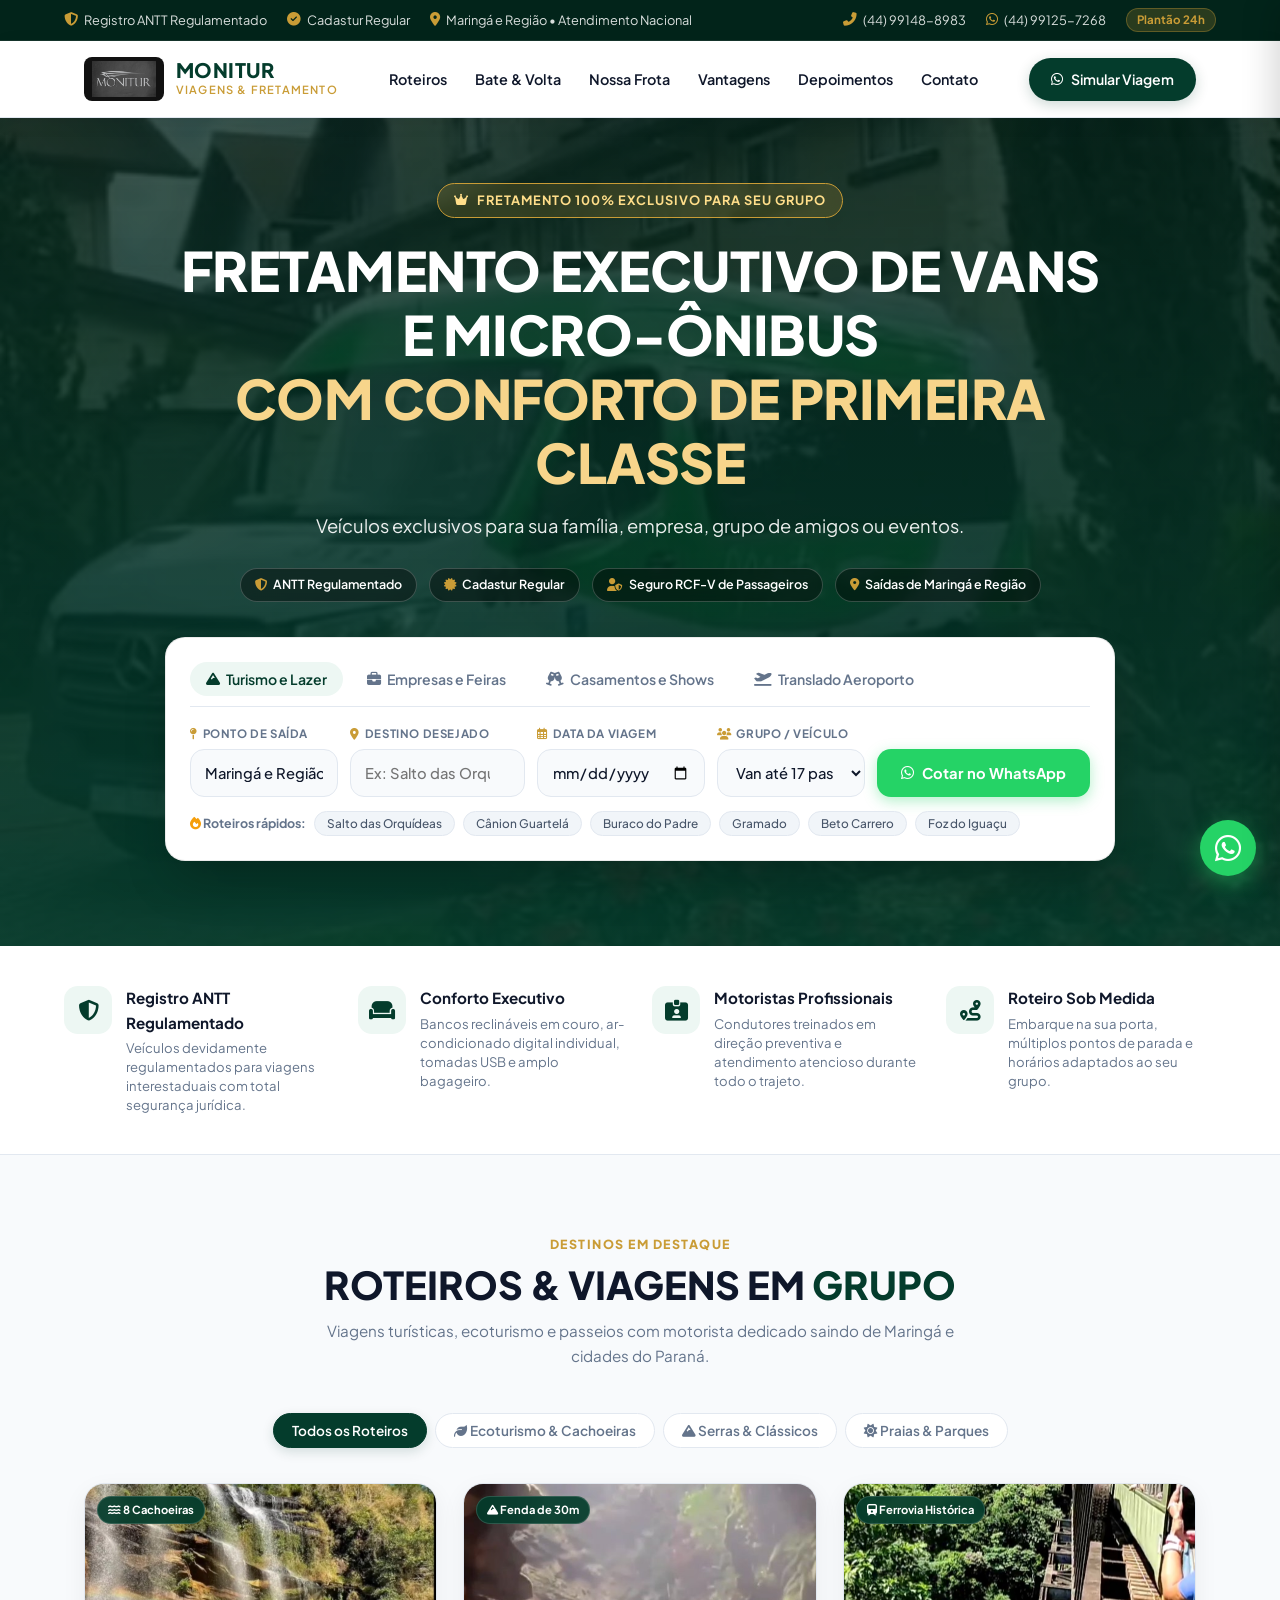
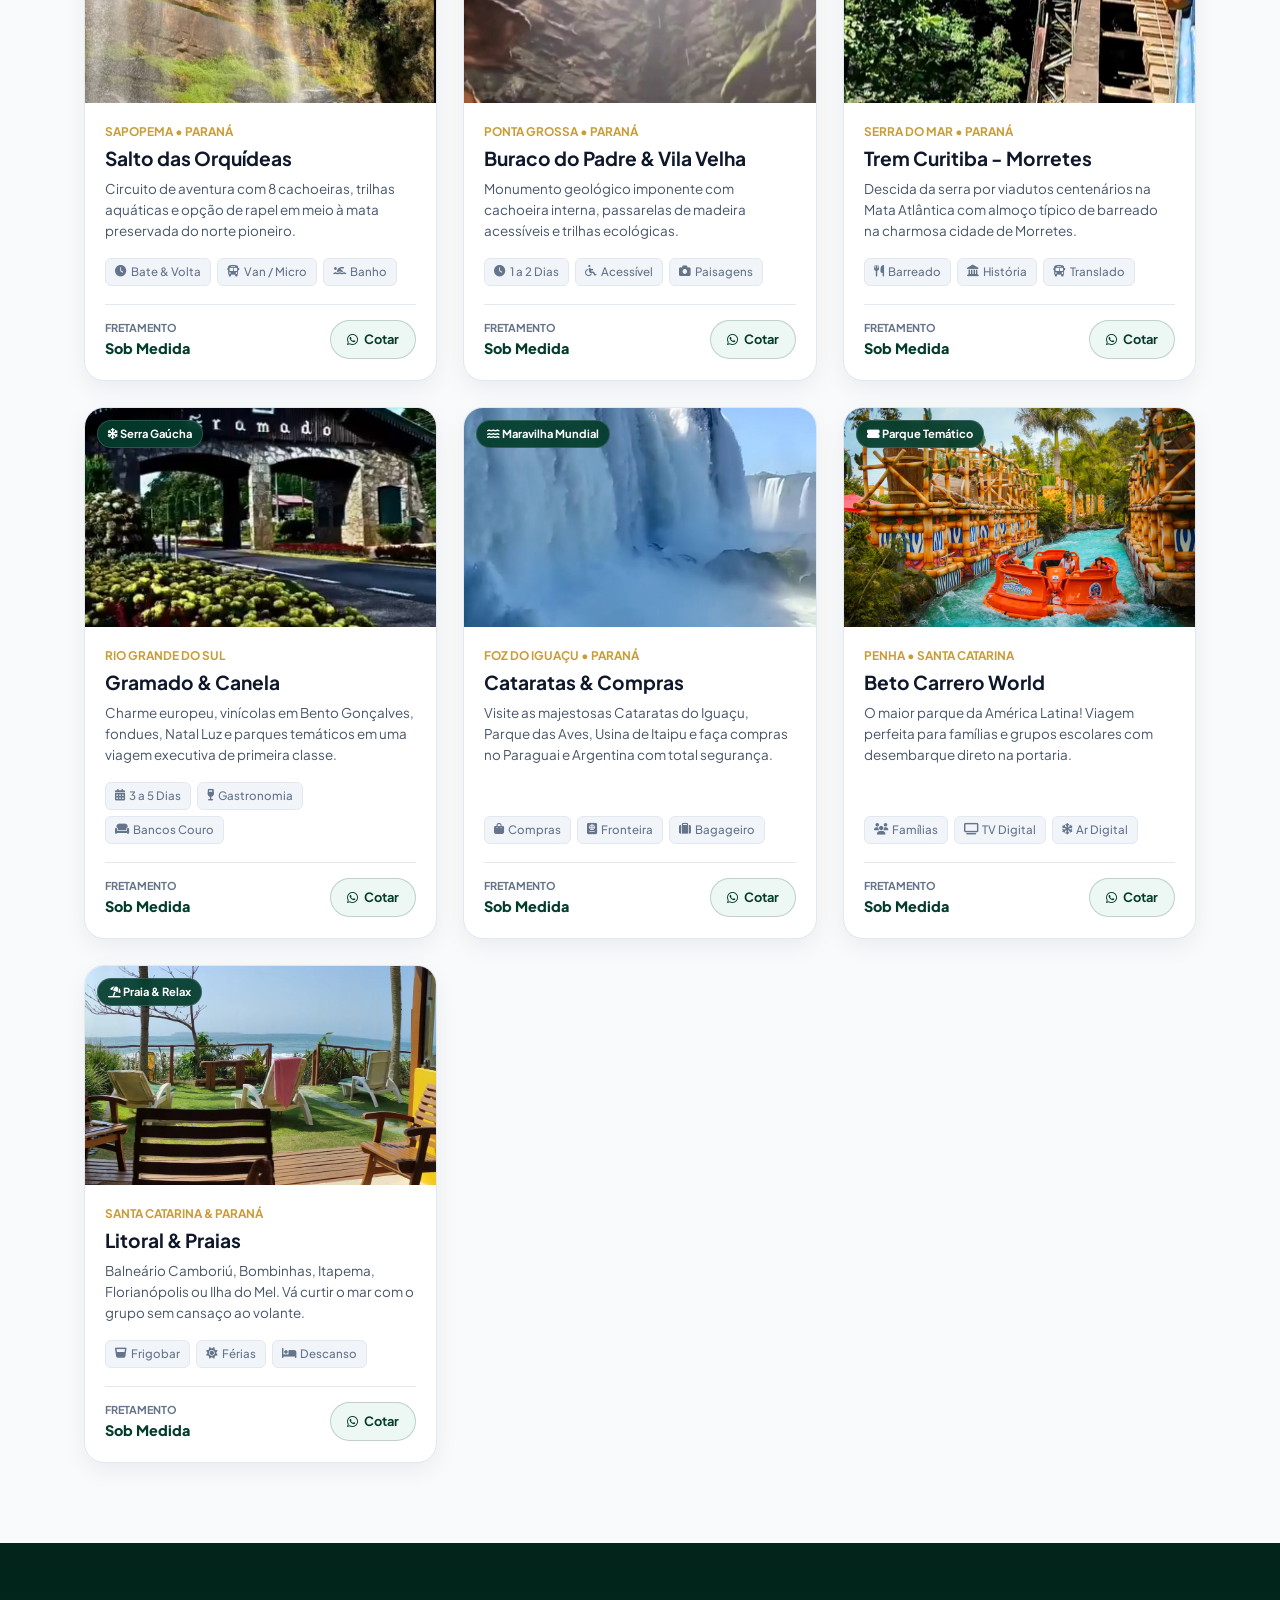
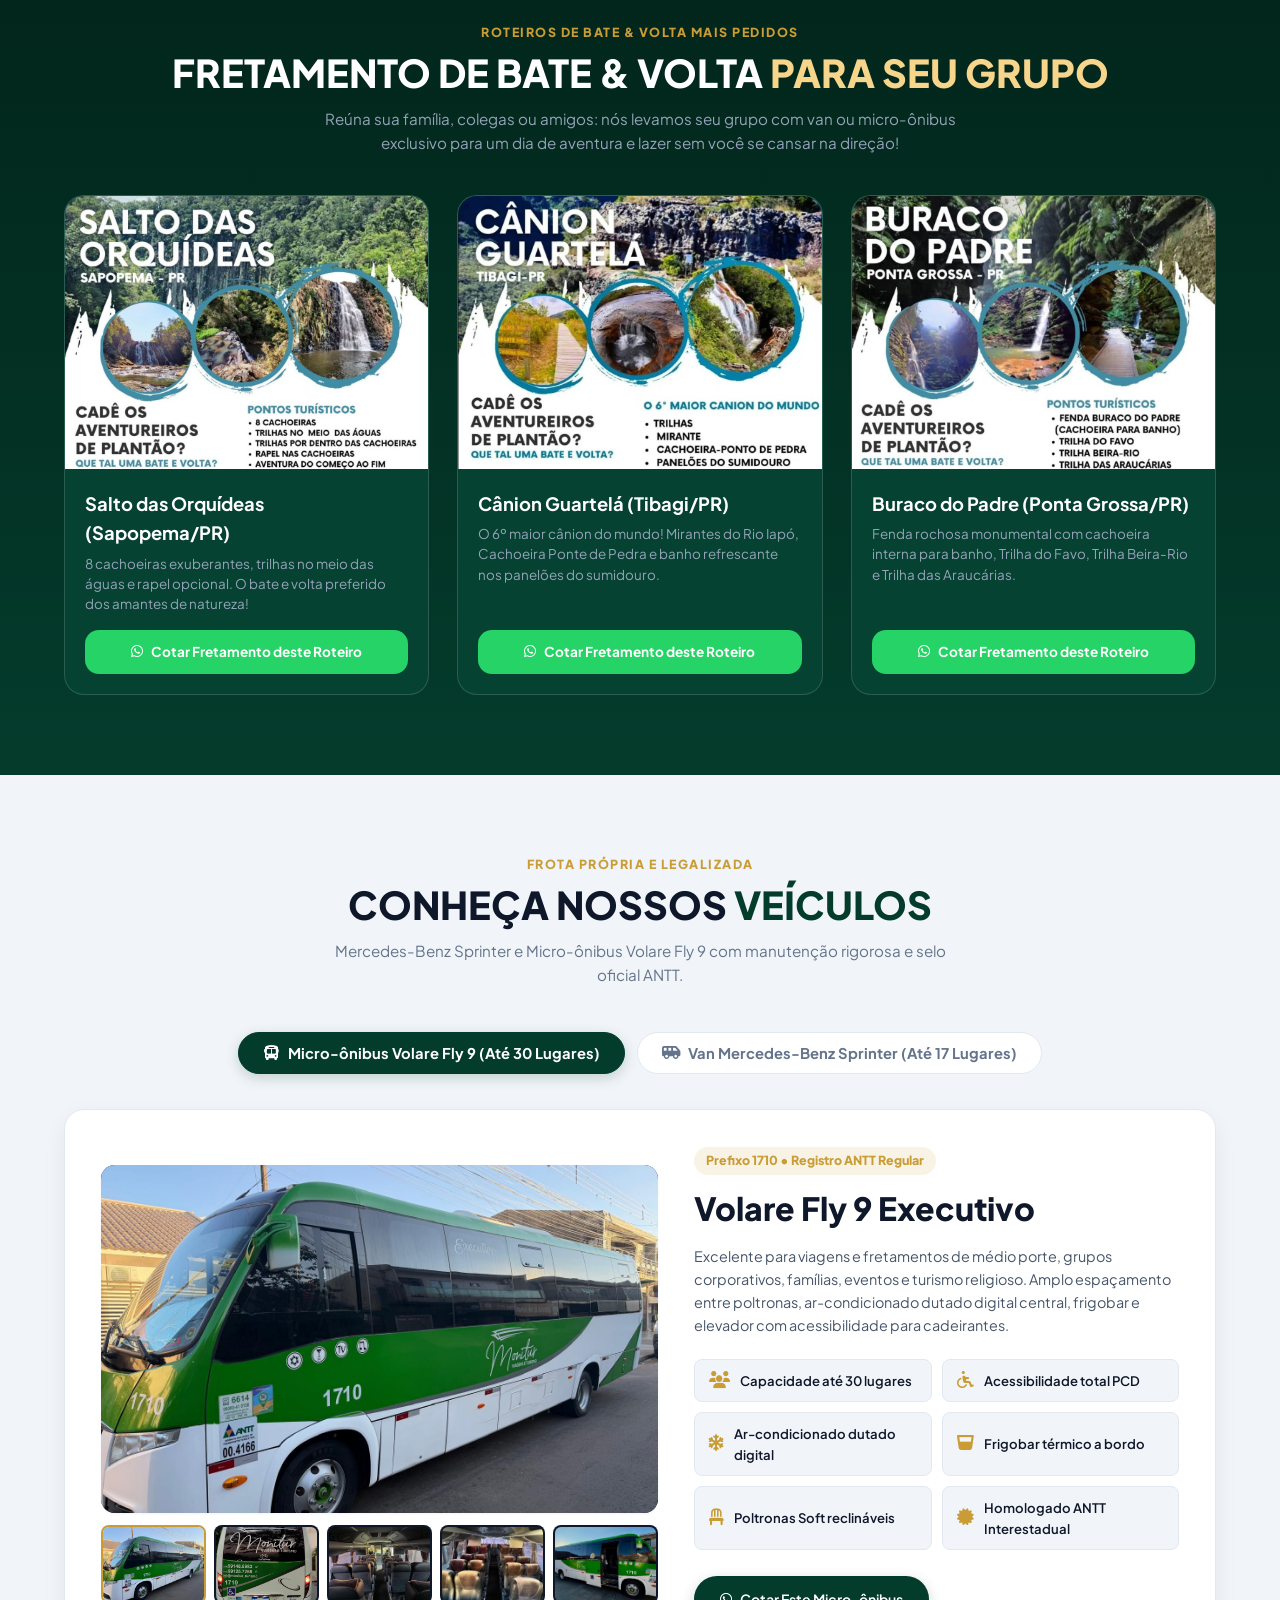
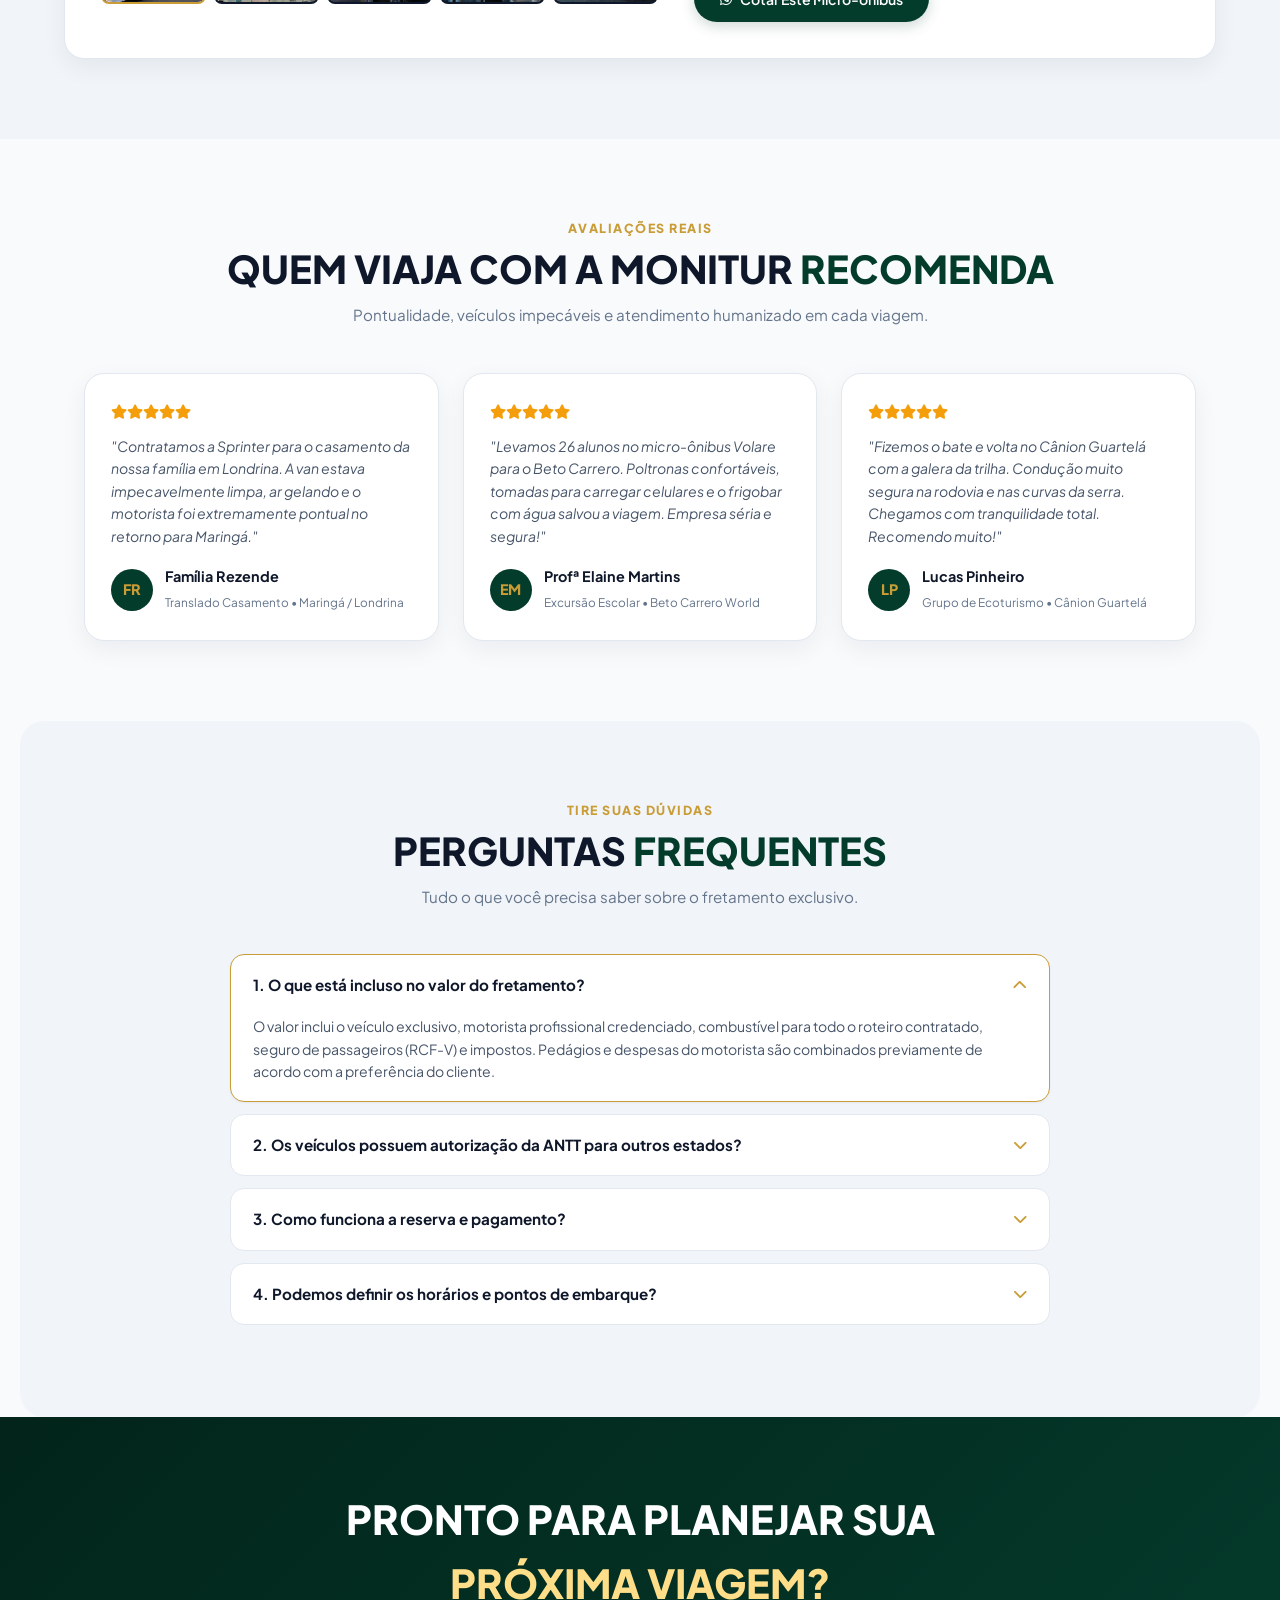
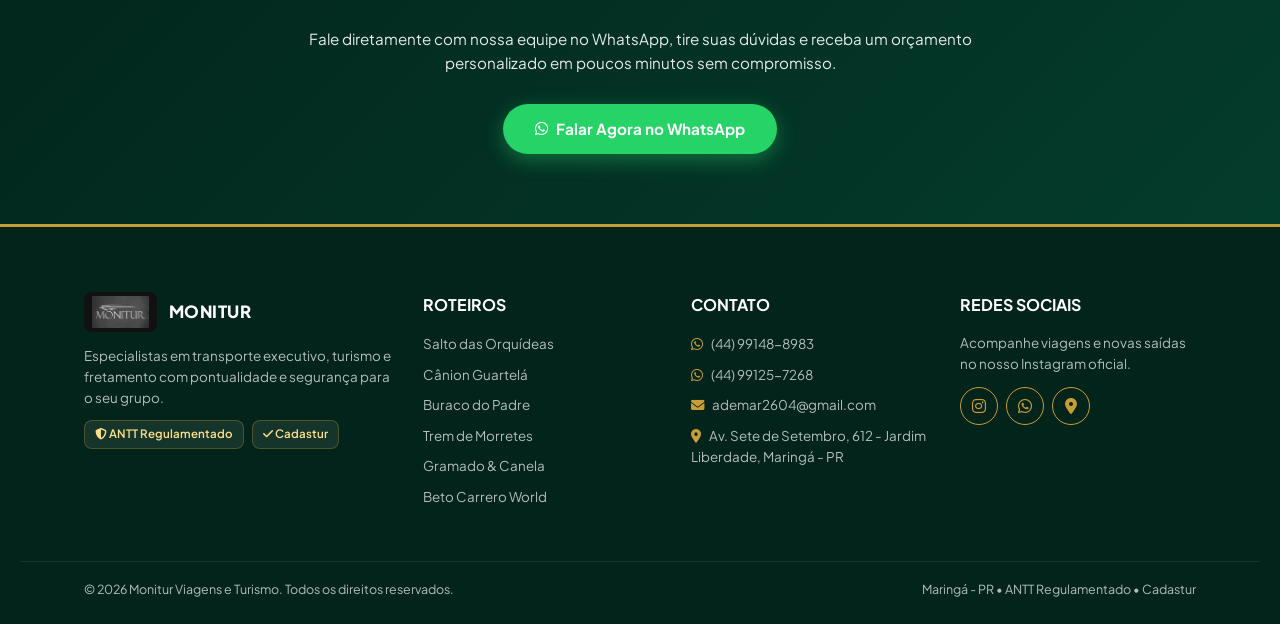
==== commit d0a18e2e: "Update index.html" ====
--- a/index.html
+++ b/index.html
@@ -804,7 +804,7 @@
                 <ul>
                     <li><a href="https://wa.me/5544991488983" target="_blank" rel="noopener noreferrer" style="color:inherit; text-decoration:none;"><i class="fab fa-whatsapp" style="color:var(--accent); margin-right:6px;"></i> (44) 99148-8983</a></li>
                     <li><a href="https://wa.me/5544991257268" target="_blank" rel="noopener noreferrer" style="color:inherit; text-decoration:none;"><i class="fab fa-whatsapp" style="color:var(--accent); margin-right:6px;"></i> (44) 99125-7268</a></li>
-                    <li><a href="mailto:contato@monitur.com.br" style="color:inherit; text-decoration:none;"><i class="fas fa-envelope" style="color:var(--accent); margin-right:6px;"></i> contato@monitur.com.br</a></li>
+                    <li><a href="mailto:contato@monitur.com.br" style="color:inherit; text-decoration:none;"><i class="fas fa-envelope" style="color:var(--accent); margin-right:6px;"></i> ademar2604@gmail.com</a></li>
                     <li><a href="https://www.google.com/maps/search/?api=1&query=Monitur+Transporte+e+Turismo+Maring%C3%A1,+Av.+Sete+de+Setembro,+612+-+Jardim+Liberdade,+Maring%C3%A1+-+PR" target="_blank" rel="noopener noreferrer" style="color:inherit; text-decoration:none;"><i class="fas fa-map-marker-alt" style="color:var(--accent); margin-right:6px;"></i> Av. Sete de Setembro, 612 - Jardim Liberdade, Maringá - PR</a></li>
                 </ul>
             </div>
